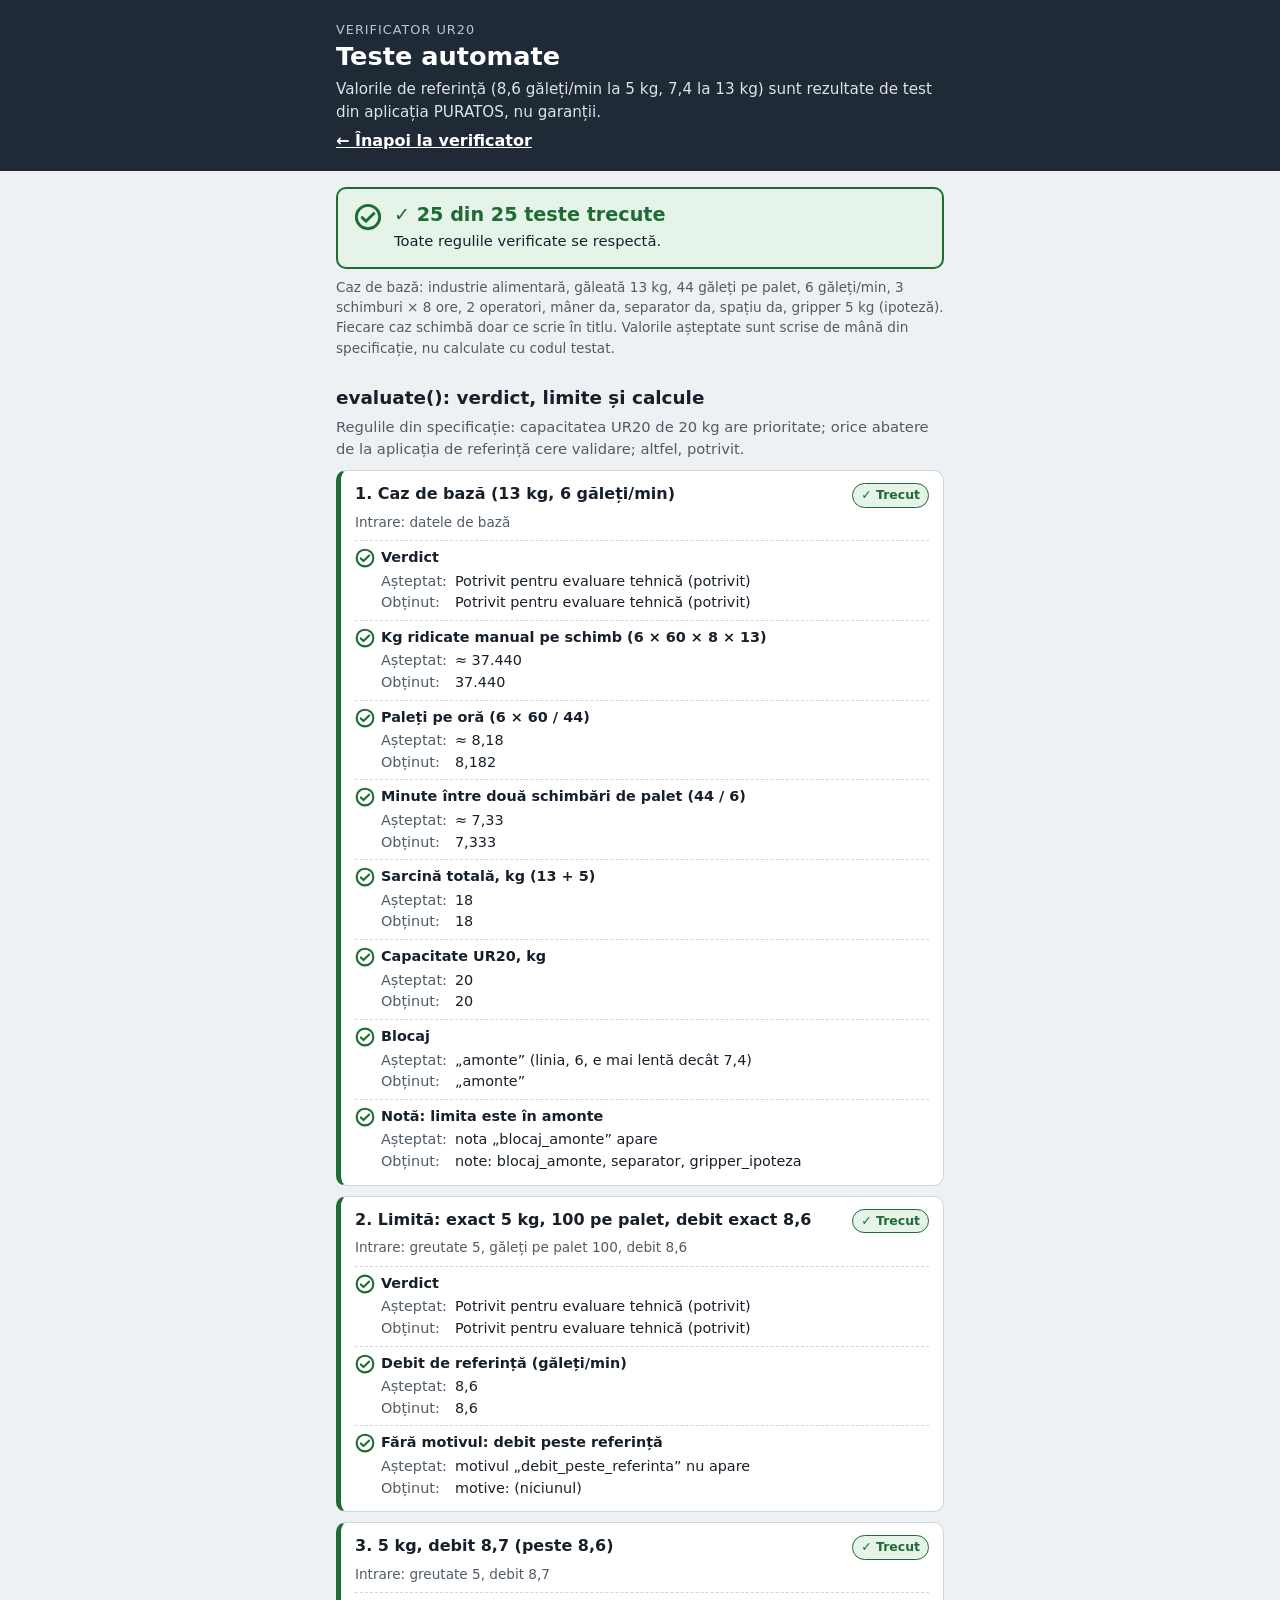
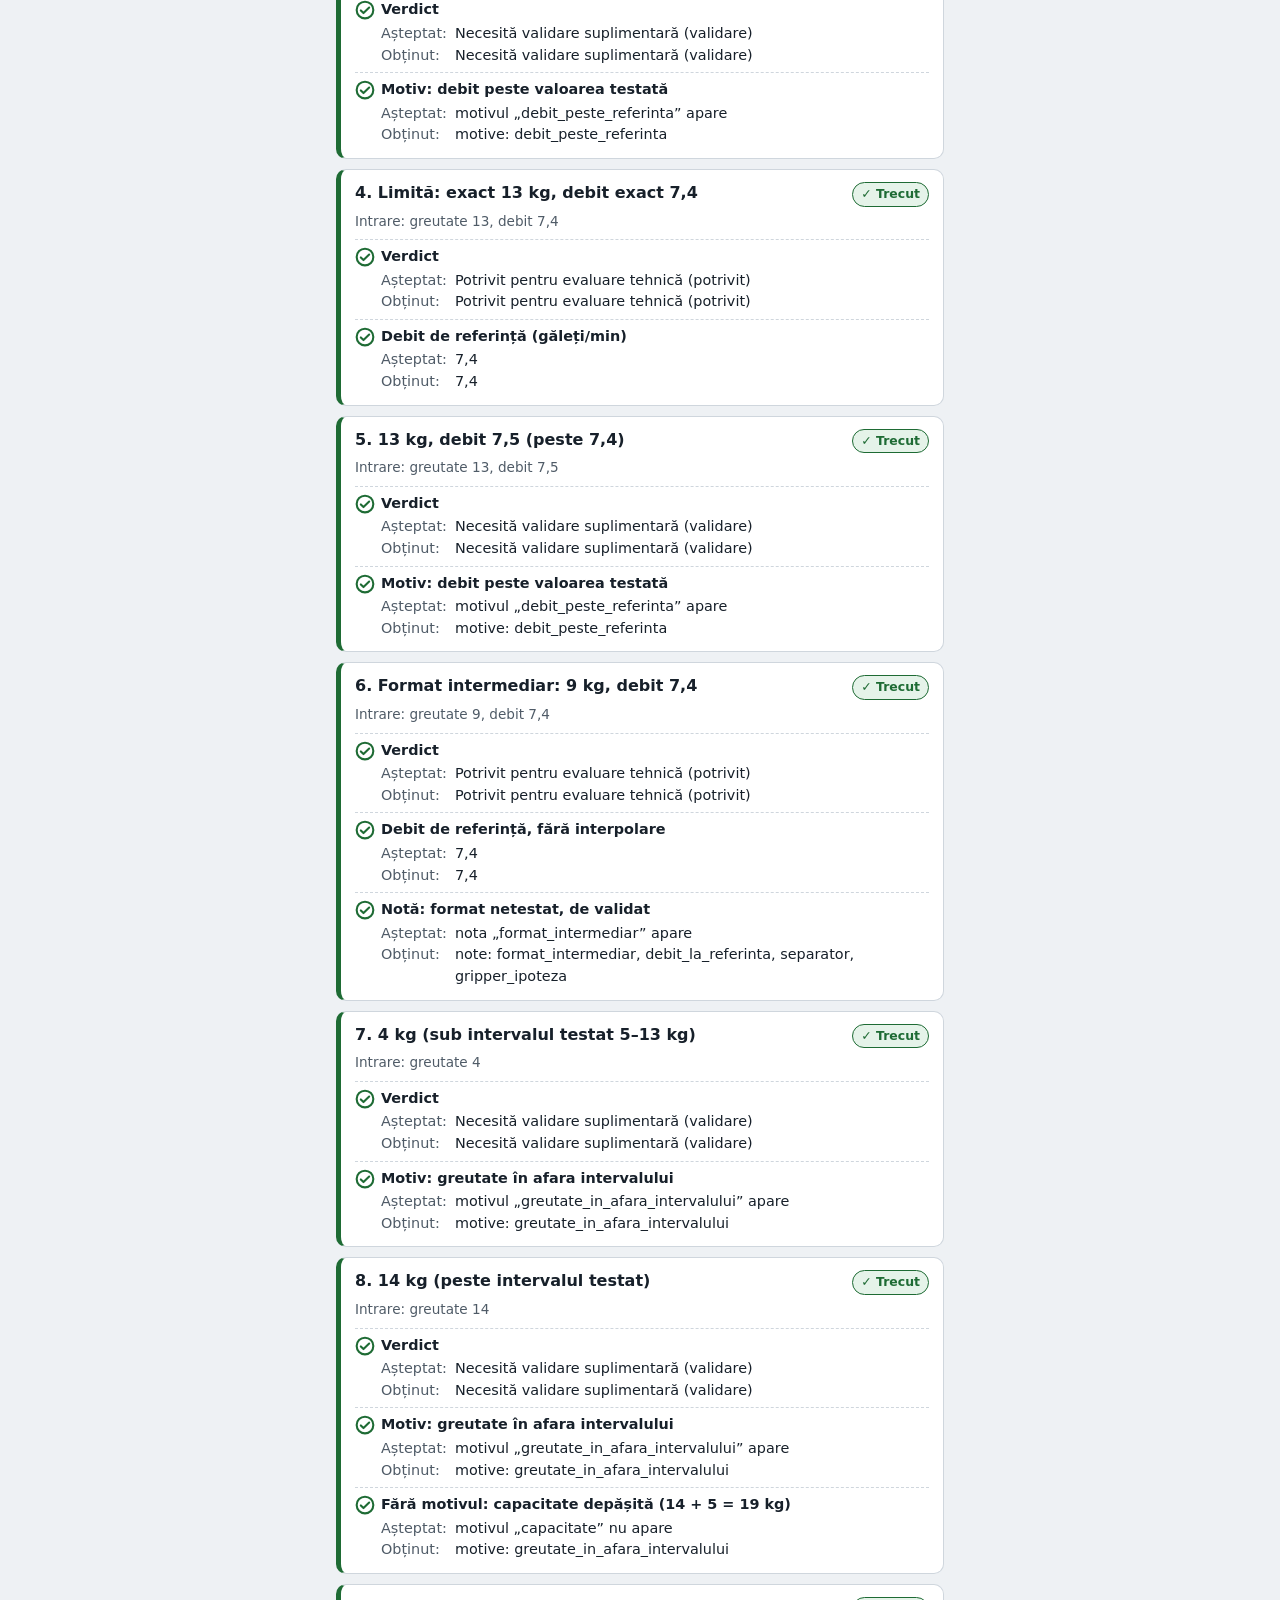
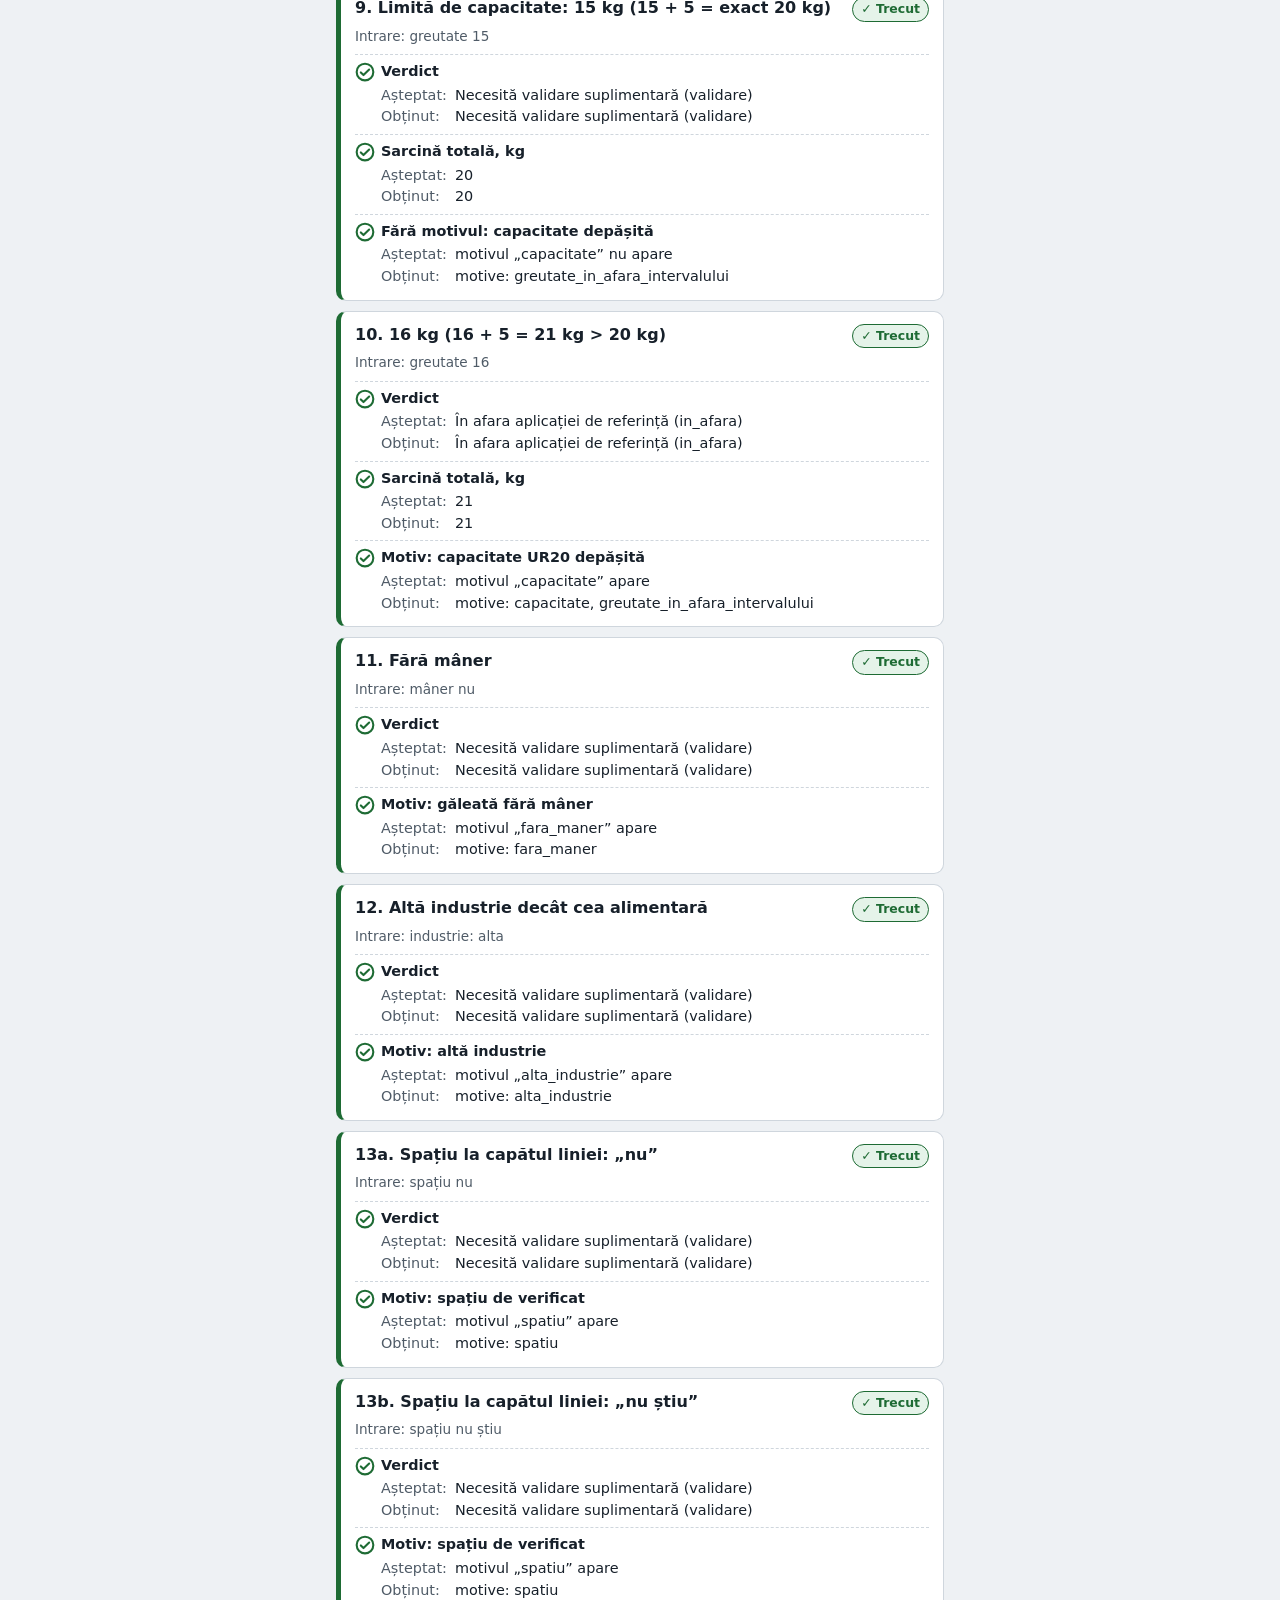
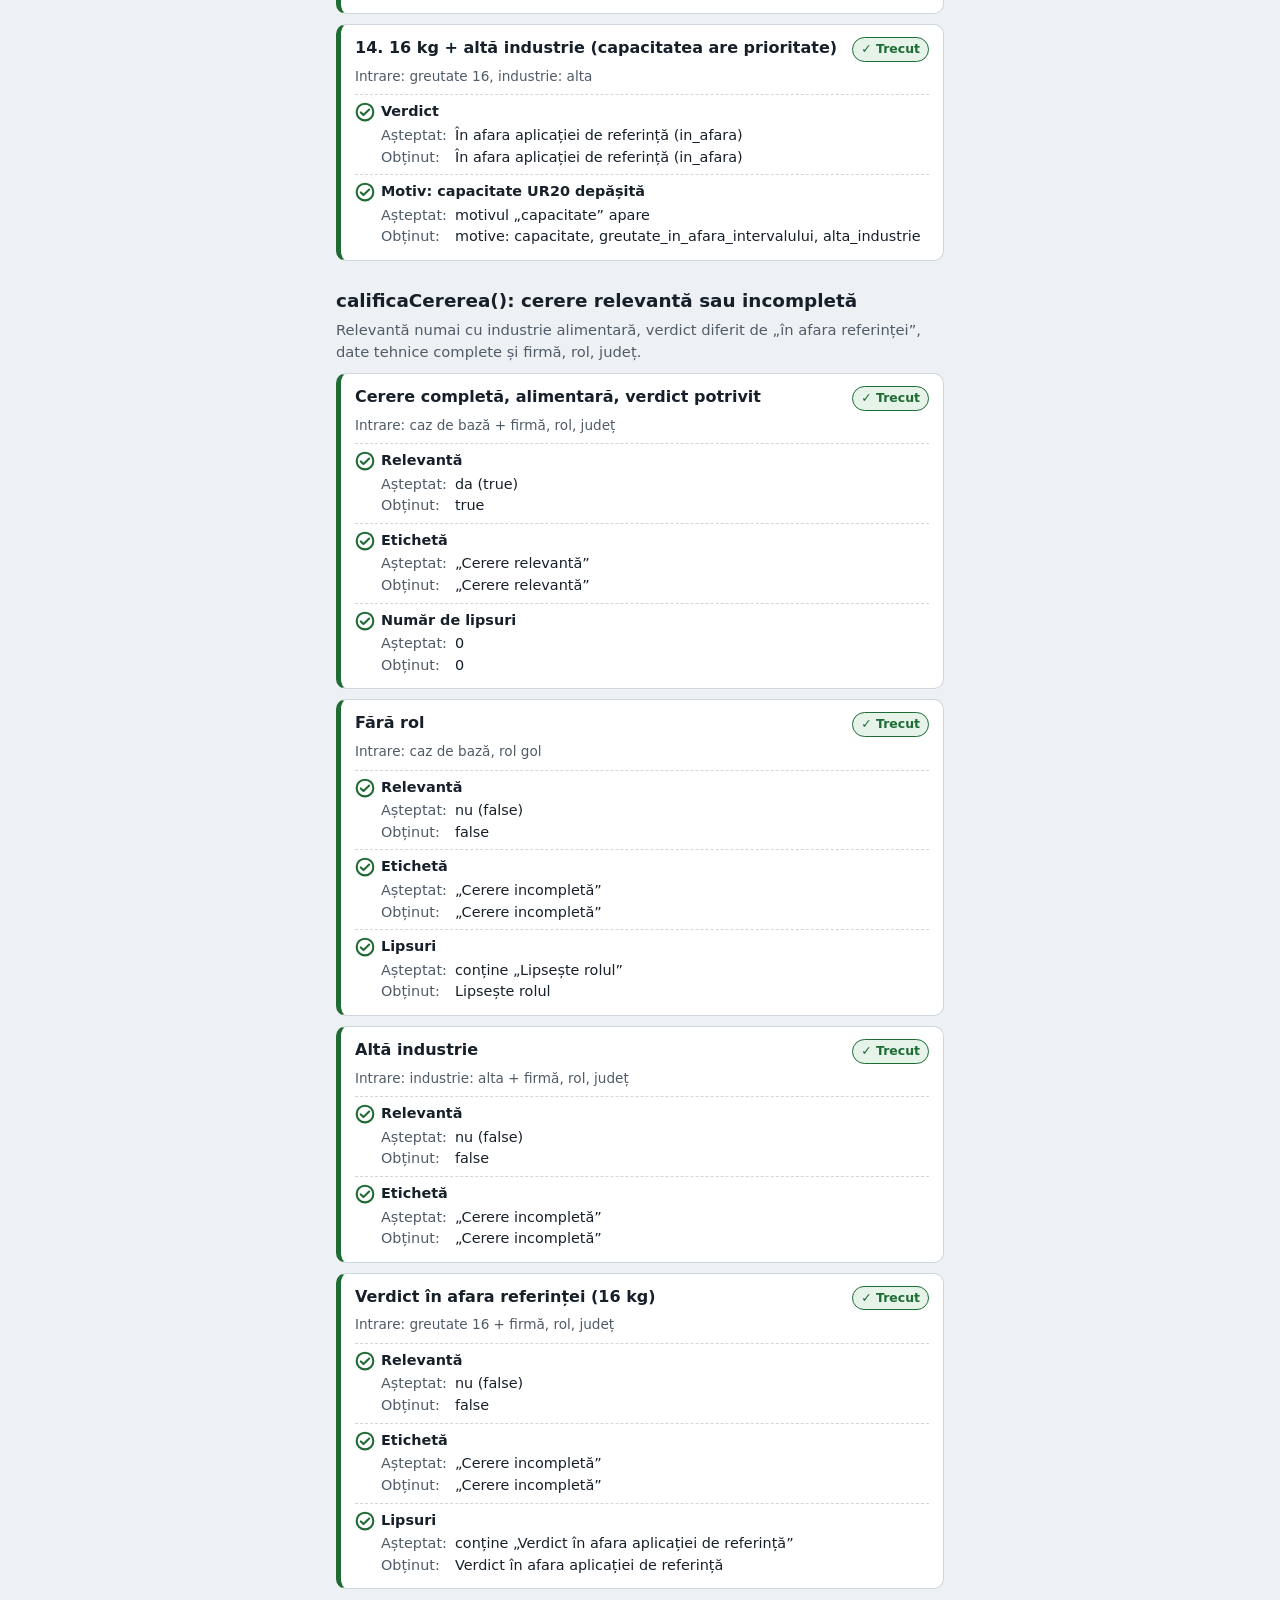
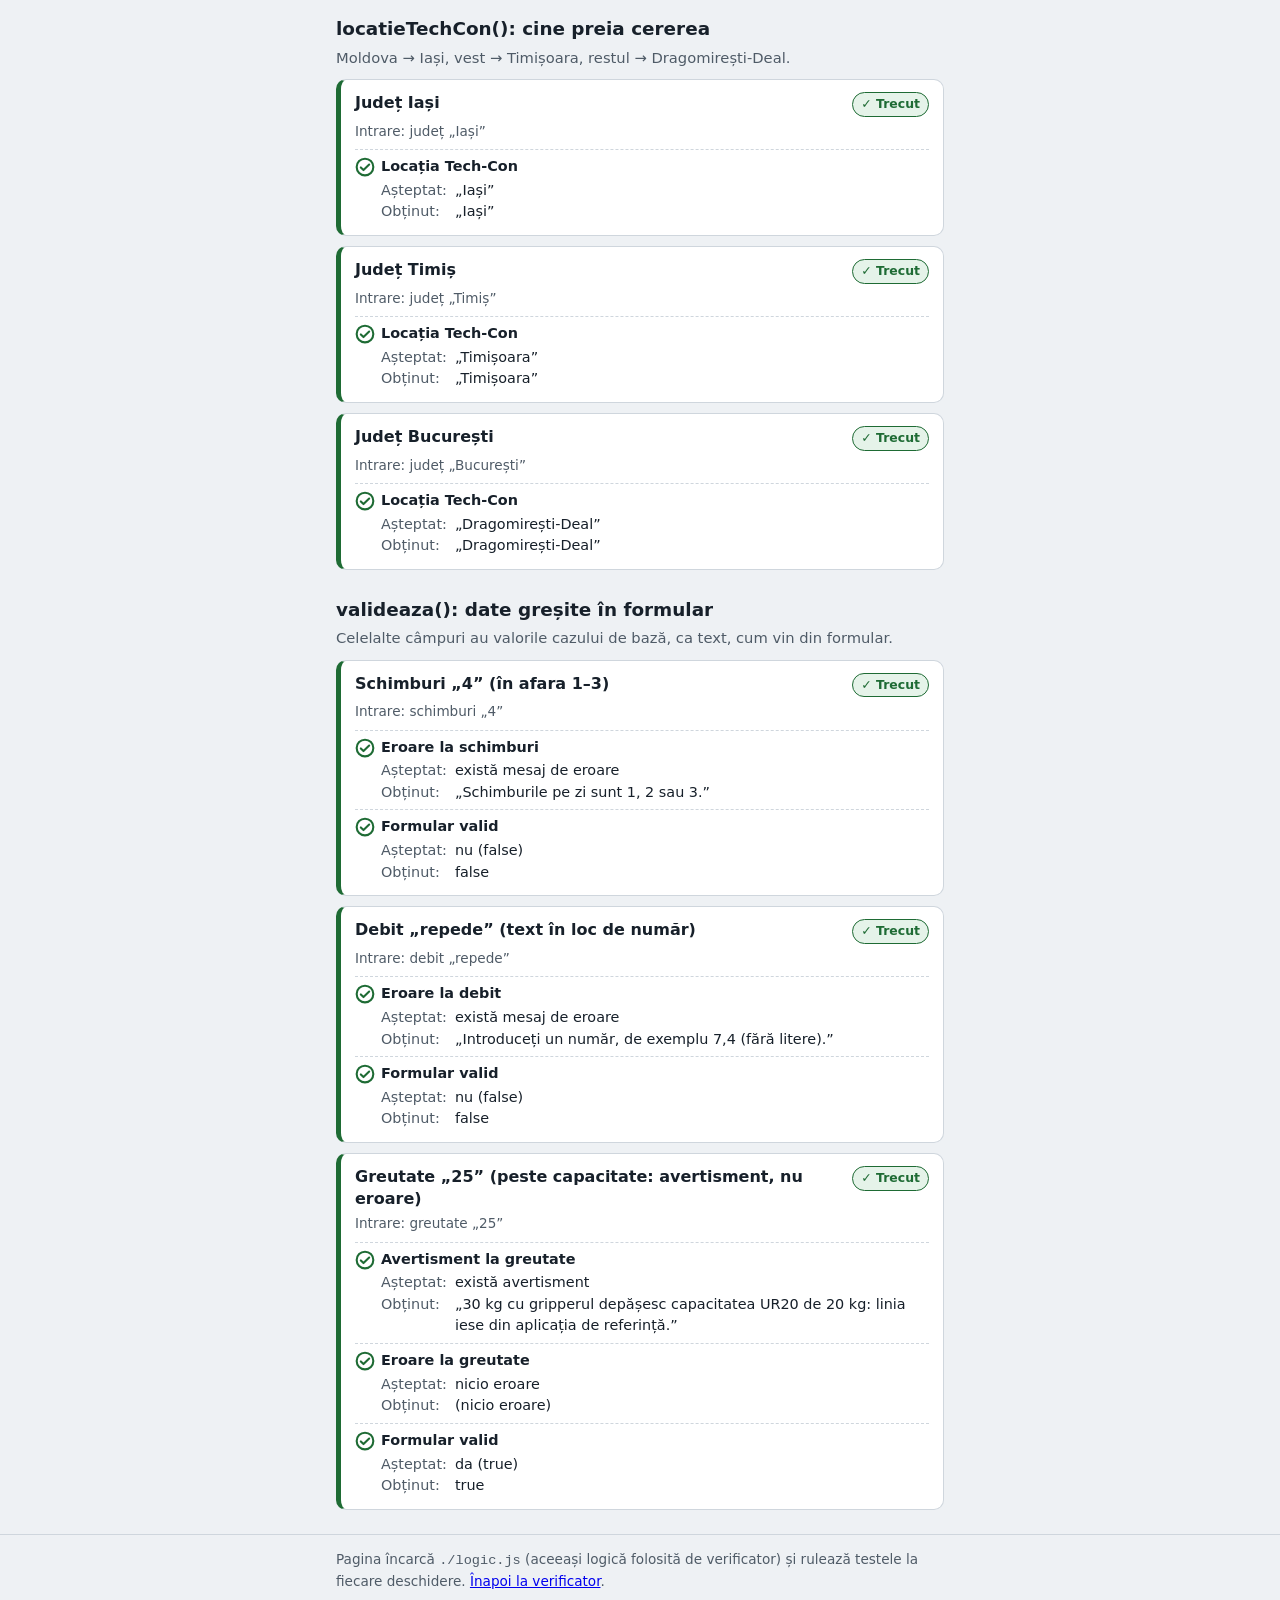
==== test.html @ 5fadcc6b "B5: pagina de teste Co-Authored-By: Claude Fable 5.2 <noreply@anthropic.com> Claude-Session: https:/" ====
<!doctype html>
<html lang="ro">
<head>
<meta charset="utf-8">
<meta name="viewport" content="width=device-width, initial-scale=1, viewport-fit=cover">
<meta name="theme-color" content="#1f2a36">
<meta name="description" content="Teste automate pentru logica Verificatorului UR20: verdicte, limite, calcule, cerere, validare.">
<title>Teste automate — Verificator UR20</title>
<link rel="stylesheet" href="./style.css">
<style>
  .rezumat {
    display: flex; align-items: flex-start; gap: 12px; margin: 16px 0 8px;
    padding: 14px 16px; border-radius: var(--raza, 10px); border: 2px solid var(--linie);
    background: var(--suprafata); font-size: 1.05rem;
  }
  .rezumat strong { display: block; font-size: 1.2rem; line-height: 1.3; }
  .rezumat.ok { border-color: var(--ok); background: var(--ok-fundal); color: var(--ok); }
  .rezumat.picat { border-color: var(--stop); background: var(--stop-fundal); color: var(--stop); }
  .rezumat .detaliu { color: var(--text); font-size: .92rem; margin: 2px 0 0; }
  .ico { flex: none; width: 28px; height: 28px; }
  .ico-mic { flex: none; width: 20px; height: 20px; }
  .grup { margin: 26px 0 0; }
  .grup > h2 { font-size: 1.15rem; margin: 0 0 4px; }
  .grup > p { margin: 0 0 10px; color: var(--text-slab); font-size: .92rem; }
  .teste { list-style: none; margin: 0; padding: 0; display: grid; gap: 10px; }
  .test {
    background: var(--suprafata); border: 1px solid var(--linie); border-left: 5px solid var(--ok);
    border-radius: var(--raza, 10px); padding: 12px 14px; min-width: 0;
  }
  .test.picat { border-left-color: var(--stop); background: var(--stop-fundal); }
  .test-cap { display: flex; gap: 8px; align-items: flex-start; }
  .test-cap h3 { margin: 0; font-size: 1rem; line-height: 1.35; flex: 1; min-width: 0; }
  .stare { flex: none; font-size: .78rem; font-weight: 700; padding: 2px 8px; border-radius: 99px; white-space: nowrap; }
  .stare.ok { background: var(--ok-fundal); color: var(--ok); border: 1px solid var(--ok); }
  .stare.picat { background: var(--stop); color: #fff; }
  .intrare { margin: 4px 0 8px; font-size: .85rem; color: var(--text-slab); }
  .verificari { list-style: none; margin: 0; padding: 0; display: grid; gap: 6px; }
  .verificare { border-top: 1px dashed var(--linie); padding-top: 6px; font-size: .9rem; display: flex; gap: 6px; }
  .verificare .ico-mic { margin-top: 1px; }
  .verificare.ok .ico-mic { color: var(--ok); }
  .verificare.picat .ico-mic { color: var(--stop); }
  .verificare dl { margin: 0; flex: 1; min-width: 0; display: grid; grid-template-columns: auto 1fr; column-gap: 8px; }
  .verificare .ce { grid-column: 1 / -1; font-weight: 600; margin-bottom: 2px; }
  .verificare dt { color: var(--text-slab); }
  .verificare dd { margin: 0; min-width: 0; overflow-wrap: anywhere; }
  .verificare.picat dd.obtinut { color: var(--stop); font-weight: 700; }
  .inapoi { display: inline-block; margin: 6px 0 0; color: #fff; font-weight: 600; }
  .antet a.inapoi:focus-visible { outline: 3px solid #fff; outline-offset: 2px; }
  .avertizare { margin: 0; color: #dbe2e9; font-size: .95rem; }
  main.continut { padding-bottom: 24px; }
</style>
</head>
<body>
<header class="antet">
  <div class="continut">
    <p class="supratitlu">Verificator UR20</p>
    <h1>Teste automate</h1>
    <p class="avertizare">Valorile de referință (8,6 găleți/min la 5 kg, 7,4 la 13 kg) sunt rezultate de test din aplicația PURATOS, nu garanții.</p>
    <a class="inapoi" href="./index.html">← Înapoi la verificator</a>
  </div>
</header>

<main class="continut">
  <div id="rezumat" class="rezumat" role="status" aria-live="polite">
    <strong>Testele rulează…</strong>
  </div>
  <p class="intrare">Caz de bază: industrie alimentară, găleată 13 kg, 44 găleți pe palet, 6 găleți/min, 3 schimburi × 8 ore, 2 operatori, mâner da, separator da, spațiu da, gripper 5 kg (ipoteză). Fiecare caz schimbă doar ce scrie în titlu. Valorile așteptate sunt scrise de mână din specificație, nu calculate cu codul testat.</p>
  <div id="grupuri"></div>
</main>

<footer class="subsol">
  <div class="continut">
    <p>Pagina încarcă <code>./logic.js</code> (aceeași logică folosită de verificator) și rulează testele la fiecare deschidere. <a href="./index.html">Înapoi la verificator</a>.</p>
  </div>
</footer>

<script src="./logic.js"></script>
<script>
(function () {
  'use strict';

  var ICO_OK = '<svg viewBox="0 0 24 24" aria-hidden="true" fill="none" stroke="currentColor" stroke-width="2.5" stroke-linecap="round" stroke-linejoin="round"><circle cx="12" cy="12" r="10"/><path d="M7 12.5l3.2 3.2L17 9"/></svg>';
  var ICO_PICAT = '<svg viewBox="0 0 24 24" aria-hidden="true" fill="none" stroke="currentColor" stroke-width="2.5" stroke-linecap="round" stroke-linejoin="round"><circle cx="12" cy="12" r="10"/><path d="M8.5 8.5l7 7M15.5 8.5l-7 7"/></svg>';

  /* Texte de verdict, scrise de mână din specificație (PLAN.md, B3). */
  var VERDICTE = {
    potrivit: 'Potrivit pentru evaluare tehnică',
    validare: 'Necesită validare suplimentară',
    in_afara: 'În afara aplicației de referință'
  };

  function baza() {
    return {
      industrie: 'alimentar', greutateKg: 13, galetiPePalet: 44, debitGaletiMin: 6,
      schimburiPeZi: 3, orePeSchimb: 8, operatori: 2,
      maner: true, separator: true, spatiu: 'da', greutateGripperKg: 5
    };
  }
  function cu(schimbari) {
    var o = baza();
    for (var k in schimbari) if (Object.prototype.hasOwnProperty.call(schimbari, k)) o[k] = schimbari[k];
    return o;
  }
  function brutBaza(schimbari) {
    var o = {
      industrie: 'alimentar', greutate: '13', 'galeti-palet': '44', debit: '6', schimburi: '3', ore: '8',
      operatori: '2', maner: 'da', separator: 'da', spatiu: 'da', gripper: '5'
    };
    for (var k in schimbari || {}) o[k] = schimbari[k];
    return o;
  }
  function areCod(lista, cod) {
    return (lista || []).some(function (x) { return x && x.cod === cod; });
  }

  /* ---------- tipuri de verificări ---------- */
  function verdict(cod) {
    return {
      ce: 'Verdict', asteptat: VERDICTE[cod] + ' (' + cod + ')',
      obtine: function (r) { return r.verdictText + ' (' + r.verdict + ')'; },
      trece: function (r) { return r.verdict === cod && r.verdictText === VERDICTE[cod]; }
    };
  }
  function aprox(ce, asteptat, cale, toleranta) {
    var t = toleranta == null ? 0.01 : toleranta;
    return {
      ce: ce, asteptat: '≈ ' + nr(asteptat),
      obtine: function (r) { var v = cale(r); return typeof v === 'number' ? nr(v) : String(v); },
      trece: function (r) { var v = cale(r); return typeof v === 'number' && Math.abs(v - asteptat) <= t; }
    };
  }
  function exact(ce, asteptat, cale, afisare) {
    return {
      ce: ce, asteptat: afisare || afis(asteptat),
      obtine: function (r) { return afis(cale(r)); },
      trece: function (r) { return cale(r) === asteptat; }
    };
  }
  function adevarat(ce, asteptatText, obtinutText, conditie) {
    return {
      ce: ce, asteptat: asteptatText,
      obtine: function (r) { return obtinutText(r); },
      trece: conditie
    };
  }
  function cuMotiv(cod, descriere) {
    return adevarat('Motiv: ' + descriere, 'motivul „' + cod + '” apare',
      function (r) { return 'motive: ' + coduri(r.motive); },
      function (r) { return areCod(r.motive, cod); });
  }
  function faraMotiv(cod, descriere) {
    return adevarat('Fără motivul: ' + descriere, 'motivul „' + cod + '” nu apare',
      function (r) { return 'motive: ' + coduri(r.motive); },
      function (r) { return !areCod(r.motive, cod); });
  }
  function cuNota(cod, descriere) {
    return adevarat('Notă: ' + descriere, 'nota „' + cod + '” apare',
      function (r) { return 'note: ' + coduri(r.note); },
      function (r) { return areCod(r.note, cod); });
  }
  function coduri(lista) {
    var c = (lista || []).map(function (x) { return x.cod; });
    return c.length ? c.join(', ') : '(niciunul)';
  }
  function nr(n) { return Number(n).toLocaleString('ro-RO', { maximumFractionDigits: 3 }); }
  function afis(v) {
    if (v === undefined) return '(lipsă)';
    if (typeof v === 'number') return nr(v);
    if (typeof v === 'string') return '„' + v + '”';
    return JSON.stringify(v);
  }

  /* ---------- cazurile ---------- */
  var L = window.UR20Logic;
  var ev = function (input) { return function () { return L.evaluate(input); }; };

  var GRUPURI = [
    {
      titlu: 'evaluate(): verdict, limite și calcule',
      text: 'Regulile din specificație: capacitatea UR20 de 20 kg are prioritate; orice abatere de la aplicația de referință cere validare; altfel, potrivit.',
      teste: [
        { nume: '1. Caz de bază (13 kg, 6 găleți/min)', intrare: 'datele de bază', ruleaza: ev(baza()), verificari: [
          verdict('potrivit'),
          aprox('Kg ridicate manual pe schimb (6 × 60 × 8 × 13)', 37440, function (r) { return r.calcule.kgPeSchimb; }, 0.001),
          aprox('Paleți pe oră (6 × 60 / 44)', 8.18, function (r) { return r.calcule.paletiPeOra; }),
          aprox('Minute între două schimbări de palet (44 / 6)', 7.33, function (r) { return r.calcule.minuteIntrePaleti; }),
          exact('Sarcină totală, kg (13 + 5)', 18, function (r) { return r.calcule.sarcinaTotalaKg; }),
          exact('Capacitate UR20, kg', 20, function (r) { return r.calcule.capacitateKg; }),
          exact('Blocaj', 'amonte', function (r) { return r.blocaj; }, '„amonte” (linia, 6, e mai lentă decât 7,4)'),
          cuNota('blocaj_amonte', 'limita este în amonte')
        ] },
        { nume: '2. Limită: exact 5 kg, 100 pe palet, debit exact 8,6', intrare: 'greutate 5, găleți pe palet 100, debit 8,6',
          ruleaza: ev(cu({ greutateKg: 5, galetiPePalet: 100, debitGaletiMin: 8.6 })), verificari: [
          verdict('potrivit'),
          exact('Debit de referință (găleți/min)', 8.6, function (r) { return r.calcule.debitReferinta; }),
          faraMotiv('debit_peste_referinta', 'debit peste referință')
        ] },
        { nume: '3. 5 kg, debit 8,7 (peste 8,6)', intrare: 'greutate 5, debit 8,7',
          ruleaza: ev(cu({ greutateKg: 5, debitGaletiMin: 8.7 })), verificari: [
          verdict('validare'), cuMotiv('debit_peste_referinta', 'debit peste valoarea testată')
        ] },
        { nume: '4. Limită: exact 13 kg, debit exact 7,4', intrare: 'greutate 13, debit 7,4',
          ruleaza: ev(cu({ greutateKg: 13, debitGaletiMin: 7.4 })), verificari: [
          verdict('potrivit'),
          exact('Debit de referință (găleți/min)', 7.4, function (r) { return r.calcule.debitReferinta; })
        ] },
        { nume: '5. 13 kg, debit 7,5 (peste 7,4)', intrare: 'greutate 13, debit 7,5',
          ruleaza: ev(cu({ debitGaletiMin: 7.5 })), verificari: [
          verdict('validare'), cuMotiv('debit_peste_referinta', 'debit peste valoarea testată')
        ] },
        { nume: '6. Format intermediar: 9 kg, debit 7,4', intrare: 'greutate 9, debit 7,4',
          ruleaza: ev(cu({ greutateKg: 9, debitGaletiMin: 7.4 })), verificari: [
          verdict('potrivit'),
          exact('Debit de referință, fără interpolare', 7.4, function (r) { return r.calcule.debitReferinta; }),
          cuNota('format_intermediar', 'format netestat, de validat')
        ] },
        { nume: '7. 4 kg (sub intervalul testat 5–13 kg)', intrare: 'greutate 4',
          ruleaza: ev(cu({ greutateKg: 4 })), verificari: [
          verdict('validare'), cuMotiv('greutate_in_afara_intervalului', 'greutate în afara intervalului')
        ] },
        { nume: '8. 14 kg (peste intervalul testat)', intrare: 'greutate 14',
          ruleaza: ev(cu({ greutateKg: 14 })), verificari: [
          verdict('validare'), cuMotiv('greutate_in_afara_intervalului', 'greutate în afara intervalului'),
          faraMotiv('capacitate', 'capacitate depășită (14 + 5 = 19 kg)')
        ] },
        { nume: '9. Limită de capacitate: 15 kg (15 + 5 = exact 20 kg)', intrare: 'greutate 15',
          ruleaza: ev(cu({ greutateKg: 15 })), verificari: [
          verdict('validare'),
          exact('Sarcină totală, kg', 20, function (r) { return r.calcule.sarcinaTotalaKg; }),
          faraMotiv('capacitate', 'capacitate depășită')
        ] },
        { nume: '10. 16 kg (16 + 5 = 21 kg > 20 kg)', intrare: 'greutate 16',
          ruleaza: ev(cu({ greutateKg: 16 })), verificari: [
          verdict('in_afara'),
          exact('Sarcină totală, kg', 21, function (r) { return r.calcule.sarcinaTotalaKg; }),
          cuMotiv('capacitate', 'capacitate UR20 depășită')
        ] },
        { nume: '11. Fără mâner', intrare: 'mâner nu',
          ruleaza: ev(cu({ maner: false })), verificari: [
          verdict('validare'), cuMotiv('fara_maner', 'găleată fără mâner')
        ] },
        { nume: '12. Altă industrie decât cea alimentară', intrare: 'industrie: alta',
          ruleaza: ev(cu({ industrie: 'alta' })), verificari: [
          verdict('validare'), cuMotiv('alta_industrie', 'altă industrie')
        ] },
        { nume: '13a. Spațiu la capătul liniei: „nu”', intrare: 'spațiu nu',
          ruleaza: ev(cu({ spatiu: 'nu' })), verificari: [
          verdict('validare'), cuMotiv('spatiu', 'spațiu de verificat')
        ] },
        { nume: '13b. Spațiu la capătul liniei: „nu știu”', intrare: 'spațiu nu știu',
          ruleaza: ev(cu({ spatiu: 'nu_stiu' })), verificari: [
          verdict('validare'), cuMotiv('spatiu', 'spațiu de verificat')
        ] },
        { nume: '14. 16 kg + altă industrie (capacitatea are prioritate)', intrare: 'greutate 16, industrie: alta',
          ruleaza: ev(cu({ greutateKg: 16, industrie: 'alta' })), verificari: [
          verdict('in_afara'), cuMotiv('capacitate', 'capacitate UR20 depășită')
        ] }
      ]
    },
    {
      titlu: 'calificaCererea(): cerere relevantă sau incompletă',
      text: 'Relevantă numai cu industrie alimentară, verdict diferit de „în afara referinței”, date tehnice complete și firmă, rol, județ.',
      teste: (function () {
        var contact = { firma: 'Firma Demo SRL', rol: 'Director de producție', judet: 'Ilfov' };
        function cc(input, c) { return function () { return L.calificaCererea(input, L.evaluate(input), c); }; }
        function eticheta(t) { return exact('Etichetă', t, function (r) { return r.eticheta; }); }
        function lipsa(text) {
          return adevarat('Lipsuri', 'conține „' + text + '”',
            function (r) { return r.lipsuri.length ? r.lipsuri.join('; ') : '(nicio lipsă)'; },
            function (r) { return r.lipsuri.indexOf(text) !== -1; });
        }
        return [
          { nume: 'Cerere completă, alimentară, verdict potrivit', intrare: 'caz de bază + firmă, rol, județ', ruleaza: cc(baza(), contact), verificari: [
            exact('Relevantă', true, function (r) { return r.relevanta; }, 'da (true)'),
            eticheta('Cerere relevantă'),
            exact('Număr de lipsuri', 0, function (r) { return r.lipsuri.length; })
          ] },
          { nume: 'Fără rol', intrare: 'caz de bază, rol gol', ruleaza: cc(baza(), { firma: contact.firma, rol: '', judet: contact.judet }), verificari: [
            exact('Relevantă', false, function (r) { return r.relevanta; }, 'nu (false)'),
            eticheta('Cerere incompletă'), lipsa('Lipsește rolul')
          ] },
          { nume: 'Altă industrie', intrare: 'industrie: alta + firmă, rol, județ', ruleaza: cc(cu({ industrie: 'alta' }), contact), verificari: [
            exact('Relevantă', false, function (r) { return r.relevanta; }, 'nu (false)'),
            eticheta('Cerere incompletă')
          ] },
          { nume: 'Verdict în afara referinței (16 kg)', intrare: 'greutate 16 + firmă, rol, județ', ruleaza: cc(cu({ greutateKg: 16 }), contact), verificari: [
            exact('Relevantă', false, function (r) { return r.relevanta; }, 'nu (false)'),
            eticheta('Cerere incompletă'), lipsa('Verdict în afara aplicației de referință')
          ] }
        ];
      })()
    },
    {
      titlu: 'locatieTechCon(): cine preia cererea',
      text: 'Moldova → Iași, vest → Timișoara, restul → Dragomirești-Deal.',
      teste: [
        ['Iași', 'Iași'], ['Timiș', 'Timișoara'], ['București', 'Dragomirești-Deal']
      ].map(function (p) {
        return { nume: 'Județ ' + p[0], intrare: 'județ „' + p[0] + '”',
          ruleaza: function () { return L.locatieTechCon(p[0]); },
          verificari: [exact('Locația Tech-Con', p[1], function (r) { return r; })] };
      })
    },
    {
      titlu: 'valideaza(): date greșite în formular',
      text: 'Celelalte câmpuri au valorile cazului de bază, ca text, cum vin din formular.',
      teste: [
        { nume: 'Schimburi „4” (în afara 1–3)', intrare: 'schimburi „4”', ruleaza: function () { return L.valideaza(brutBaza({ schimburi: '4' })); }, verificari: [
          adevarat('Eroare la schimburi', 'există mesaj de eroare', function (r) { return r.erori.schimburi ? '„' + r.erori.schimburi + '”' : '(fără eroare)'; }, function (r) { return !!r.erori.schimburi; }),
          exact('Formular valid', false, function (r) { return r.ok; }, 'nu (false)')
        ] },
        { nume: 'Debit „repede” (text în loc de număr)', intrare: 'debit „repede”', ruleaza: function () { return L.valideaza(brutBaza({ debit: 'repede' })); }, verificari: [
          adevarat('Eroare la debit', 'există mesaj de eroare', function (r) { return r.erori.debit ? '„' + r.erori.debit + '”' : '(fără eroare)'; }, function (r) { return !!r.erori.debit; }),
          exact('Formular valid', false, function (r) { return r.ok; }, 'nu (false)')
        ] },
        { nume: 'Greutate „25” (peste capacitate: avertisment, nu eroare)', intrare: 'greutate „25”', ruleaza: function () { return L.valideaza(brutBaza({ greutate: '25' })); }, verificari: [
          adevarat('Avertisment la greutate', 'există avertisment', function (r) { return r.avertismente.greutate ? '„' + r.avertismente.greutate + '”' : '(fără avertisment)'; }, function (r) { return !!r.avertismente.greutate; }),
          adevarat('Eroare la greutate', 'nicio eroare', function (r) { return r.erori.greutate ? '„' + r.erori.greutate + '”' : '(nicio eroare)'; }, function (r) { return !r.erori.greutate; }),
          exact('Formular valid', true, function (r) { return r.ok; }, 'da (true)')
        ] }
      ]
    }
  ];

  /* ---------- rulare ---------- */
  function ruleazaTest(t) {
    var rez = { nume: t.nume, trecut: true, verificari: [] };
    var r, eroare = null;
    try { r = t.ruleaza(); } catch (e) { eroare = e; }
    t.verificari.forEach(function (v) {
      var linie = { ce: v.ce, asteptat: v.asteptat, obtinut: '', trecut: false };
      if (eroare) {
        linie.obtinut = 'Eroare la rulare: ' + (eroare && eroare.message ? eroare.message : String(eroare));
      } else {
        try { linie.obtinut = v.obtine(r); } catch (e) { linie.obtinut = 'Eroare: ' + e.message; }
        try { linie.trecut = v.trece(r) === true; } catch (e2) { linie.trecut = false; linie.obtinut += ' (eroare: ' + e2.message + ')'; }
      }
      if (!linie.trecut) rez.trecut = false;
      rez.verificari.push(linie);
    });
    return rez;
  }

  function el(tag, cls, text) {
    var e = document.createElement(tag);
    if (cls) e.className = cls;
    if (text != null) e.textContent = text;
    return e;
  }

  var rezumat = document.getElementById('rezumat');
  var container = document.getElementById('grupuri');

  if (!L || typeof L.evaluate !== 'function') {
    rezumat.className = 'rezumat picat';
    rezumat.innerHTML = '<span class="ico">' + ICO_PICAT + '</span><div><strong>Logica nu s-a încărcat</strong><p class="detaliu">Fișierul ./logic.js lipsește sau are o eroare. Niciun test nu a rulat.</p></div>';
    document.title = '0 teste rulate — Verificator UR20';
    window.UR20Teste = { total: 0, trecute: 0, picate: [{ nume: 'Încărcare logic.js', motiv: 'UR20Logic lipsește' }] };
    return;
  }

  var total = 0, trecute = 0, picate = [];
  GRUPURI.forEach(function (g) {
    var sec = el('section', 'grup');
    sec.appendChild(el('h2', null, g.titlu));
    sec.appendChild(el('p', null, g.text));
    var ul = el('ul', 'teste');
    g.teste.forEach(function (t) {
      var rez = ruleazaTest(t);
      total++;
      if (rez.trecut) trecute++;
      else picate.push({
        grup: g.titlu, nume: t.nume,
        verificari: rez.verificari.filter(function (v) { return !v.trecut; })
          .map(function (v) { return { ce: v.ce, asteptat: v.asteptat, obtinut: v.obtinut }; })
      });

      var li = el('li', 'test' + (rez.trecut ? '' : ' picat'));
      var cap = el('div', 'test-cap');
      cap.appendChild(el('h3', null, t.nume));
      cap.appendChild(el('span', 'stare ' + (rez.trecut ? 'ok' : 'picat'), rez.trecut ? '✓ Trecut' : '✗ Picat'));
      li.appendChild(cap);
      li.appendChild(el('p', 'intrare', 'Intrare: ' + t.intrare));
      var vl = el('ul', 'verificari');
      rez.verificari.forEach(function (v) {
        var vi = el('li', 'verificare ' + (v.trecut ? 'ok' : 'picat'));
        var ico = el('span', 'ico-mic');
        ico.innerHTML = v.trecut ? ICO_OK : ICO_PICAT;
        ico.setAttribute('role', 'img');
        ico.setAttribute('aria-label', v.trecut ? 'trecut' : 'picat');
        vi.appendChild(ico);
        var dl = el('dl');
        dl.appendChild(el('div', 'ce', v.ce));
        dl.appendChild(el('dt', null, 'Așteptat:'));
        dl.appendChild(el('dd', null, v.asteptat));
        dl.appendChild(el('dt', null, 'Obținut:'));
        dl.appendChild(el('dd', 'obtinut', v.obtinut));
        vi.appendChild(dl);
        vl.appendChild(vi);
      });
      li.appendChild(vl);
      ul.appendChild(li);
    });
    sec.appendChild(ul);
    container.appendChild(sec);
  });

  var toateOk = picate.length === 0;
  rezumat.className = 'rezumat ' + (toateOk ? 'ok' : 'picat');
  rezumat.innerHTML = '';
  var ic = el('span', 'ico');
  ic.innerHTML = toateOk ? ICO_OK : ICO_PICAT;
  rezumat.appendChild(ic);
  var txt = el('div');
  txt.appendChild(el('strong', null, (toateOk ? '✓ ' : '✗ ') + trecute + ' din ' + total + ' teste trecute'));
  txt.appendChild(el('p', 'detaliu', toateOk
    ? 'Toate regulile verificate se respectă.'
    : picate.length + (picate.length === 1 ? ' test a picat: ' : ' teste au picat: ') +
      picate.map(function (p) { return p.nume; }).join('; ') + '. Detaliile sunt mai jos, marcate cu roșu.'));
  rezumat.appendChild(txt);

  document.title = trecute + '/' + total + ' teste trecute — Verificator UR20';
  window.UR20Teste = { total: total, trecute: trecute, picate: picate };
})();
</script>
</body>
</html>
---- style.css ----
:root {
  --fundal: #eef1f4;
  --suprafata: #ffffff;
  --text: #17202a;
  --text-slab: #4f5b67;
  --linie: #cfd6dd;
  --accent: #1f2a36;
  --accent-text: #ffffff;
  --actiune: #0b5cad;
  --actiune-hover: #094a8b;
  --eroare: #b3261e;
  --ok: #1e6b34;
  --ok-fundal: #e5f3e9;
  --atentie: #8a5300;
  --atentie-fundal: #fff2d9;
  --stop: #a3221a;
  --stop-fundal: #fbe7e5;
  --demo-fundal: #fff4d6;
  --demo-linie: #d9a400;
  --raza: 10px;
  color-scheme: light;
}

* { box-sizing: border-box; }
html { -webkit-text-size-adjust: 100%; }
body {
  margin: 0;
  font-family: system-ui, -apple-system, "Segoe UI", Roboto, "Helvetica Neue", Arial, sans-serif;
  font-size: 16px;
  line-height: 1.5;
  color: var(--text);
  background: var(--fundal);
  overflow-wrap: break-word;
}
[hidden] { display: none !important; }

.continut { max-width: 640px; margin: 0 auto; padding-left: 16px; padding-right: 16px; }

/* Antet */
.antet { background: var(--accent); color: var(--accent-text); padding: 20px 0 18px; padding-top: max(20px, env(safe-area-inset-top)); }
.supratitlu { margin: 0; font-size: .8rem; letter-spacing: .08em; text-transform: uppercase; color: #b9c4cf; }
.antet h1 { margin: 2px 0 6px; font-size: 1.6rem; line-height: 1.2; }
.subtitlu { margin: 0 0 12px; color: #dbe2e9; font-size: .98rem; }
.demo {
  display: inline-flex; align-items: center; gap: 8px; margin: 0;
  background: var(--demo-fundal); color: #3d2d00; border: 1px solid var(--demo-linie);
  border-radius: 8px; padding: 6px 10px; font-weight: 600; font-size: .95rem;
}
.demo-semn {
  display: inline-grid; place-items: center; width: 20px; height: 20px; border-radius: 50%;
  background: #3d2d00; color: var(--demo-fundal); font-size: .8rem; font-weight: 800; flex: none;
}
.demo-mic { margin-bottom: 8px; }

/* Indicator pași */
.pasi ol { list-style: none; display: flex; gap: 6px; margin: 14px auto 4px; padding: 0; }
.pasi li {
  flex: 1; display: flex; align-items: center; gap: 6px; min-width: 0;
  font-size: .85rem; color: var(--text-slab); padding: 6px 4px; border-bottom: 3px solid var(--linie);
  white-space: nowrap;
}
.pasi .nr {
  display: inline-grid; place-items: center; width: 22px; height: 22px; border-radius: 50%; flex: none;
  background: var(--linie); color: var(--text); font-size: .78rem; font-weight: 700;
}
.pasi li.activ { color: var(--text); font-weight: 700; border-color: var(--actiune); }
.pasi li.activ .nr { background: var(--actiune); color: #fff; }
.pasi li.gata { border-color: var(--ok); }
.pasi li.gata .nr { background: var(--ok); color: #fff; }

main { padding-bottom: 24px; }
.ecran { background: var(--suprafata); border: 1px solid var(--linie); border-radius: var(--raza); padding: 18px 16px 20px; margin-top: 12px; }
.ecran h2 { margin: 0 0 4px; font-size: 1.3rem; line-height: 1.25; }
.ecran h2:focus { outline: none; }
.indicatie { margin: 0 0 14px; color: var(--text-slab); font-size: .95rem; }

/* Câmpuri */
fieldset { border: 0; margin: 0; padding: 0; min-width: 0; }
.camp { margin: 0 0 18px; padding: 0; }
.camp > label, legend { display: block; font-weight: 650; margin-bottom: 6px; padding: 0; }
.sub { display: block; font-weight: 500; margin: 0 0 6px; font-size: .95rem; }

input[type="text"], select {
  width: 100%; min-height: 48px; padding: 10px 12px;
  font: inherit; font-size: 16px; color: var(--text);
  background: #fff; border: 1px solid #8c98a4; border-radius: 8px;
  -webkit-appearance: none; appearance: none;
}
select {
  background-image: linear-gradient(45deg, transparent 50%, var(--text-slab) 50%), linear-gradient(135deg, var(--text-slab) 50%, transparent 50%);
  background-position: calc(100% - 20px) 50%, calc(100% - 14px) 50%;
  background-size: 6px 6px; background-repeat: no-repeat; padding-right: 36px;
}
input[type="text"]:focus, select:focus { outline: 3px solid rgba(11, 92, 173, .35); outline-offset: 0; border-color: var(--actiune); }
input[aria-invalid="true"] { border-color: var(--eroare); border-width: 2px; }

.cu-unitate { display: flex; align-items: stretch; }
.cu-unitate input { border-top-right-radius: 0; border-bottom-right-radius: 0; flex: 1; min-width: 0; }
.unitate {
  display: flex; align-items: center; padding: 0 12px; background: #f1f4f7; color: var(--text-slab);
  border: 1px solid #8c98a4; border-left: 0; border-radius: 0 8px 8px 0; font-size: .95rem; white-space: nowrap;
}
.doua { display: grid; grid-template-columns: 1fr 1fr; gap: 12px; }

.optiune, .camp > label.optiune {
  display: flex; align-items: flex-start; gap: 10px; min-height: 48px; padding: 12px;
  border: 1px solid #8c98a4; border-radius: 8px; margin-bottom: 8px; cursor: pointer; font-weight: 400;
}
.optiune input { width: 20px; height: 20px; margin: 2px 0 0; flex: none; accent-color: var(--actiune); }
.optiune:has(input:checked) { border-color: var(--actiune); background: #eaf2fb; box-shadow: inset 0 0 0 1px var(--actiune); }

.intrebare { margin-bottom: 10px; }
.segmente { display: grid; grid-template-columns: 1fr 1fr; gap: 8px; }
.segmente.trei { grid-template-columns: 1fr 1fr 1fr; }
.segment { position: relative; display: block; cursor: pointer; }
.segment input { position: absolute; opacity: 0; width: 1px; height: 1px; }
.segment span {
  display: flex; align-items: center; justify-content: center; min-height: 48px; padding: 8px;
  border: 1px solid #8c98a4; border-radius: 8px; font-weight: 600; background: #fff; text-align: center;
}
.segment input:checked + span { background: var(--actiune); border-color: var(--actiune); color: #fff; }
.segment input:checked + span::before { content: "✓"; margin-right: 6px; }
.segment input:focus-visible + span { outline: 3px solid rgba(11, 92, 173, .45); outline-offset: 2px; }

.eroare { display: flex; align-items: flex-start; gap: 6px; margin: 6px 0 0; color: var(--eroare); font-size: .92rem; font-weight: 600; line-height: 1.35; }
.eroare:empty { display: none; }
.ico-mesaj { width: 18px; height: 18px; flex: none; margin-top: 1px; }
.eroare.avertisment {
  display: block; color: var(--atentie); background: var(--atentie-fundal); border: 1px solid #c98a1a;
  border-radius: 8px; padding: 8px 10px; font-weight: 500;
}
.eroare.avertisment .ico-mesaj { display: inline-block; vertical-align: -3px; margin-right: 4px; }
.eroare.avertisment strong { font-weight: 800; }
.are-eroare > .optiune, .are-eroare .segment span, .are-eroare > .cu-unitate .unitate { border-color: var(--eroare); }
.are-eroare > .optiune, .are-eroare .segment span { box-shadow: inset 0 0 0 1px var(--eroare); }
.are-eroare > .cu-unitate .unitate { border-width: 2px; border-left: 0; }
.rezumat-erori {
  display: flex; align-items: flex-start; gap: 8px; margin: 0 0 14px; padding: 10px 12px; border-radius: 8px;
  background: var(--stop-fundal); border: 2px solid var(--eroare); color: var(--eroare); font-weight: 700;
}
.rezumat-erori .ico-mesaj { width: 20px; height: 20px; }

/* Exemple pentru juriu */
.zona-exemple { border: 1px dashed #8c98a4; border-radius: 8px; background: #f8fafb; padding: 10px 12px 12px; margin: 0 0 16px; }
.exemple-text { margin: 0 0 8px; font-size: .9rem; color: var(--text-slab); }
.exemple-butoane { display: grid; grid-template-columns: 1fr 1fr; gap: 8px; }
.btn.btn-mic {
  min-height: 48px; padding: 8px 10px; font-size: .95rem; font-weight: 650;
  background: #fff; color: var(--actiune); border: 1px solid var(--actiune);
}
@media (hover: hover) { .btn.btn-mic:hover { background: #eaf2fb; } }
.btn.btn-fictive { width: auto; margin: 0 0 14px; }
.eroare-form { margin-bottom: 8px; }

.ipoteze { border: 1px dashed #8c98a4; border-radius: 8px; padding: 0 12px; margin: 0 0 18px; background: #f8fafb; }
.ipoteze summary { min-height: 48px; display: flex; align-items: center; cursor: pointer; font-weight: 600; }
.ipoteze[open] { padding-bottom: 4px; }
.mic { margin: 6px 0 0; font-size: .88rem; color: var(--text-slab); }

/* Butoane */
.btn {
  display: block; width: 100%; min-height: 52px; padding: 12px 16px; margin: 0;
  font: inherit; font-weight: 700; font-size: 1.05rem; border-radius: 8px; cursor: pointer;
  -webkit-tap-highlight-color: transparent; touch-action: manipulation;
}
.btn-principal { background: var(--actiune); color: #fff; border: 0; }
.btn-principal:active { background: var(--actiune-hover); }
.btn-secundar { background: #fff; color: var(--actiune); border: 2px solid var(--actiune); }
.btn:focus-visible { outline: 3px solid rgba(11, 92, 173, .45); outline-offset: 2px; }
@media (hover: hover) { .btn-principal:hover { background: var(--actiune-hover); } .btn-secundar:hover { background: #eaf2fb; } }
.actiuni { display: grid; gap: 10px; margin-top: 18px; }

/* Rezultat */
.verdict {
  display: flex; gap: 12px; align-items: flex-start; padding: 14px; border-radius: var(--raza);
  border: 2px solid; margin: 12px 0 4px;
}
.verdict .pictograma { flex: none; width: 36px; height: 36px; }
.verdict .eticheta { margin: 0; font-size: .8rem; text-transform: uppercase; letter-spacing: .06em; font-weight: 700; }
.verdict .text { margin: 0; font-size: 1.2rem; font-weight: 800; line-height: 1.25; }
.verdict-potrivit { background: var(--ok-fundal); border-color: var(--ok); color: var(--ok); }
.verdict-validare { background: var(--atentie-fundal); border-color: #c98a1a; color: var(--atentie); }
.verdict-in_afara { background: var(--stop-fundal); border-color: var(--stop); color: var(--stop); }

.bloc { margin-top: 18px; }
.bloc h3 { margin: 0 0 8px; font-size: 1.05rem; }
.lista-motive, .lista-note, .lista-ref { margin: 0; padding-left: 20px; }
.lista-motive li, .lista-note li, .lista-ref li { margin-bottom: 6px; }
.lista-note { color: var(--text-slab); }

.eticheta-ipoteza, .eticheta-fapt {
  display: inline-block; vertical-align: middle; margin-left: 4px; padding: 1px 8px; border-radius: 999px;
  font-size: .75rem; font-weight: 600;
}
.eticheta-ipoteza { background: #eef0f3; color: var(--text-slab); border: 1px dashed #8c98a4; }
.eticheta-fapt { background: #e3ecf6; color: #123f6b; border: 1px solid #9cb7d4; }

.calcule { display: grid; grid-template-columns: 1fr 1fr; gap: 8px; }
.card {
  background: #f6f8fa; border: 1px solid var(--linie); border-radius: 8px; padding: 10px 12px; min-width: 0;
}
.card.lat { grid-column: 1 / -1; }
.card .val { display: block; font-size: 1.35rem; font-weight: 800; line-height: 1.2; font-variant-numeric: tabular-nums; }
.card .val small { font-size: .85rem; font-weight: 600; color: var(--text-slab); }
.card .desc { display: block; font-size: .85rem; color: var(--text-slab); line-height: 1.35; margin-top: 2px; }
.bara { height: 8px; background: #dde3e9; border-radius: 4px; margin-top: 8px; overflow: hidden; }
.bara span { display: block; height: 100%; background: var(--actiune); border-radius: 4px; }
.bara.peste span { background: var(--stop); }

.referinta { background: #f3f7fb; border: 1px solid #c9d8e8; border-radius: 8px; padding: 12px; }
.fix { margin: 8px 0 0; font-size: .95rem; padding-left: 10px; border-left: 3px solid #9cb7d4; }

/* Fișa */
.fisa { margin-top: 10px; }
.fisa-antet { display: flex; justify-content: space-between; gap: 8px; flex-wrap: wrap; font-size: .9rem; color: var(--text-slab); margin-bottom: 10px; }
.fisa-antet strong { color: var(--text); }
.calificare { border-radius: 8px; padding: 12px; margin: 10px 0; border: 2px solid; }
.calificare .titlu { margin: 0; font-weight: 800; font-size: 1.1rem; display: flex; align-items: center; gap: 8px; }
.calificare .titlu svg { width: 24px; height: 24px; flex: none; }
.calificare ul { margin: 8px 0 0; padding-left: 20px; }
.calificare-relevanta { background: var(--ok-fundal); border-color: var(--ok); color: var(--ok); }
.calificare-incompleta { background: var(--atentie-fundal); border-color: #c98a1a; color: var(--atentie); }
.calificare-incompleta ul { color: var(--text); }
.alocare { background: #f6f8fa; border: 1px solid var(--linie); border-radius: 8px; padding: 10px 12px; margin: 10px 0; }
.alocare p { margin: 0; }
.tabel-date { width: 100%; border-collapse: collapse; font-size: .95rem; margin-top: 6px; }
.tabel-date th, .tabel-date td { text-align: left; padding: 7px 4px; border-bottom: 1px solid var(--linie); vertical-align: top; }
.tabel-date th { font-weight: 500; color: var(--text-slab); width: 55%; }
.tabel-date td { font-weight: 650; }

/* Subsol */
.subsol { border-top: 1px solid var(--linie); padding: 14px 0 28px; padding-bottom: max(28px, env(safe-area-inset-bottom)); color: var(--text-slab); font-size: .85rem; }
.subsol p { margin: 0; }

@media (min-width: 560px) {
  .ecran { padding: 24px; }
}
@media (max-width: 370px) {
  .pasi li { font-size: .78rem; gap: 4px; }
  .doua .sub { font-size: .88rem; }
}
@media (prefers-reduced-motion: no-preference) {
  .ecran:not([hidden]) { animation: intra .18s ease-out; }
  @keyframes intra { from { opacity: 0; transform: translateY(6px); } to { opacity: 1; transform: none; } }
}
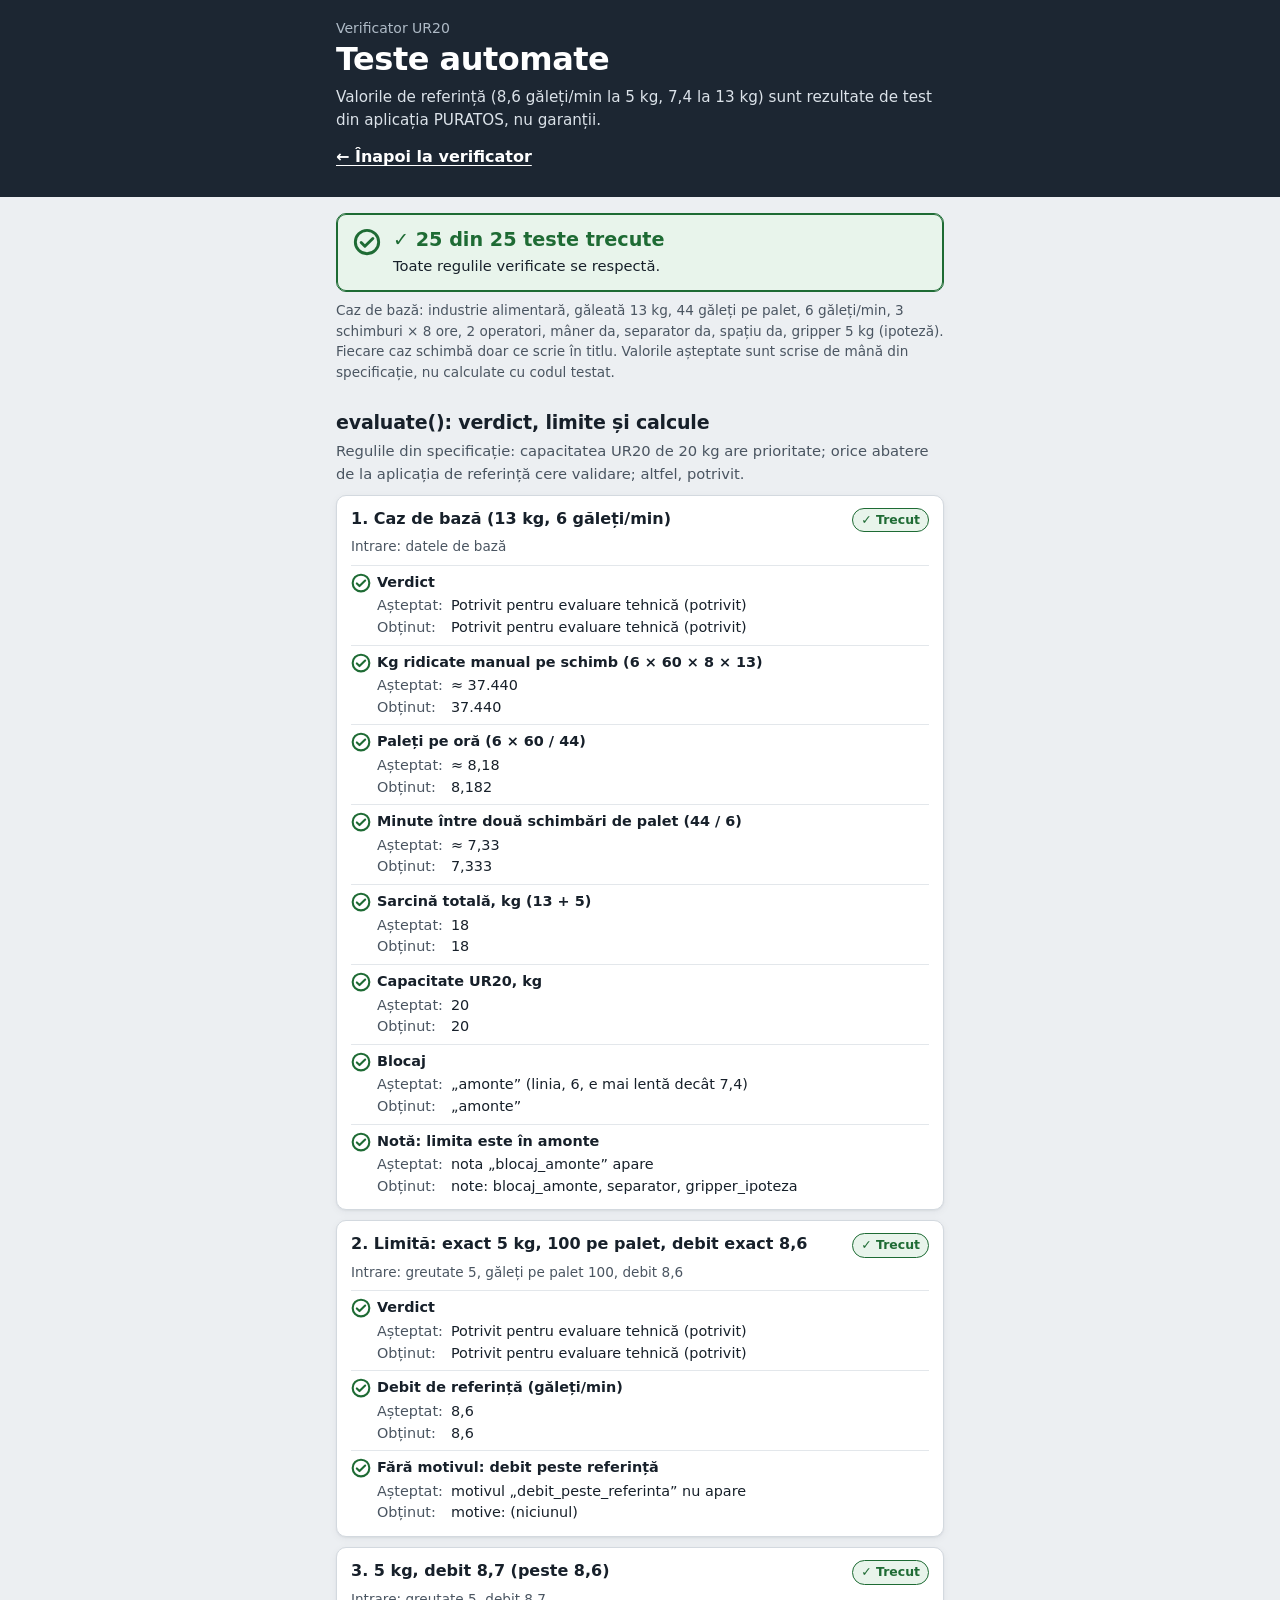
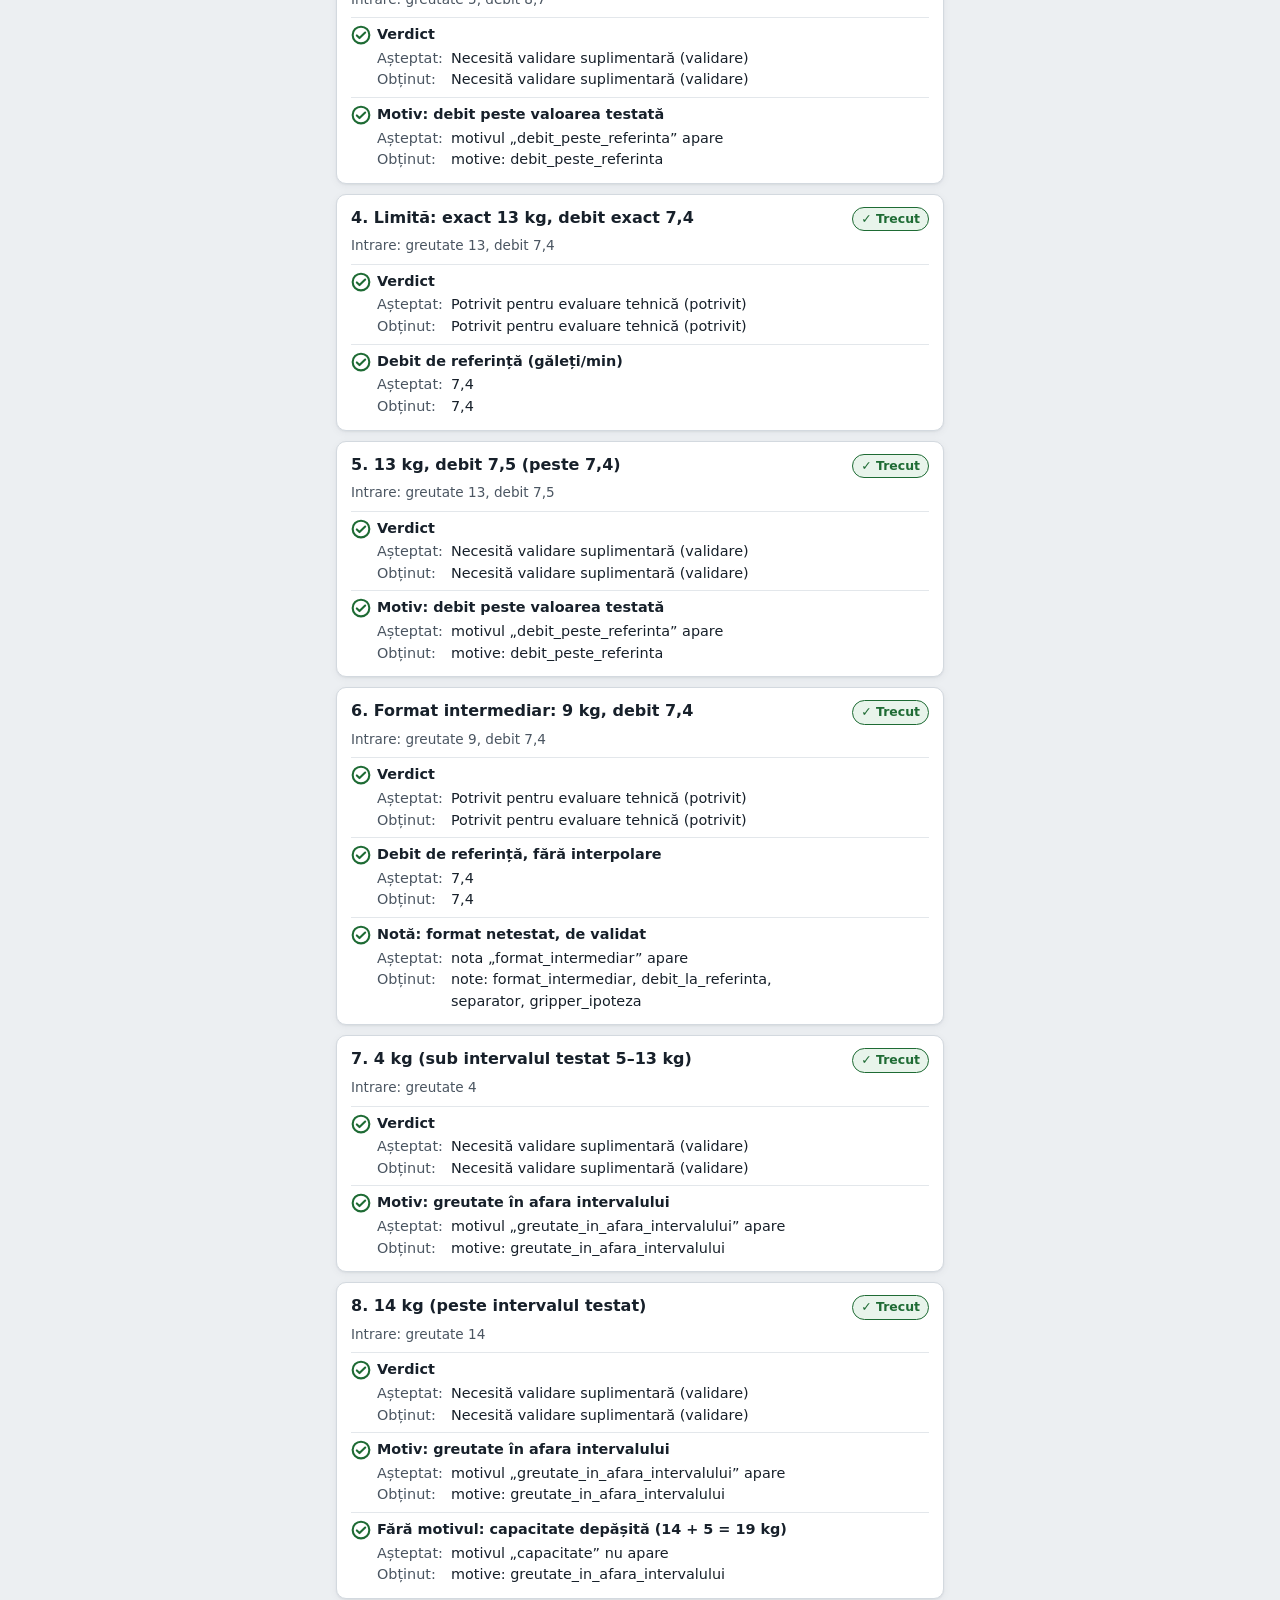
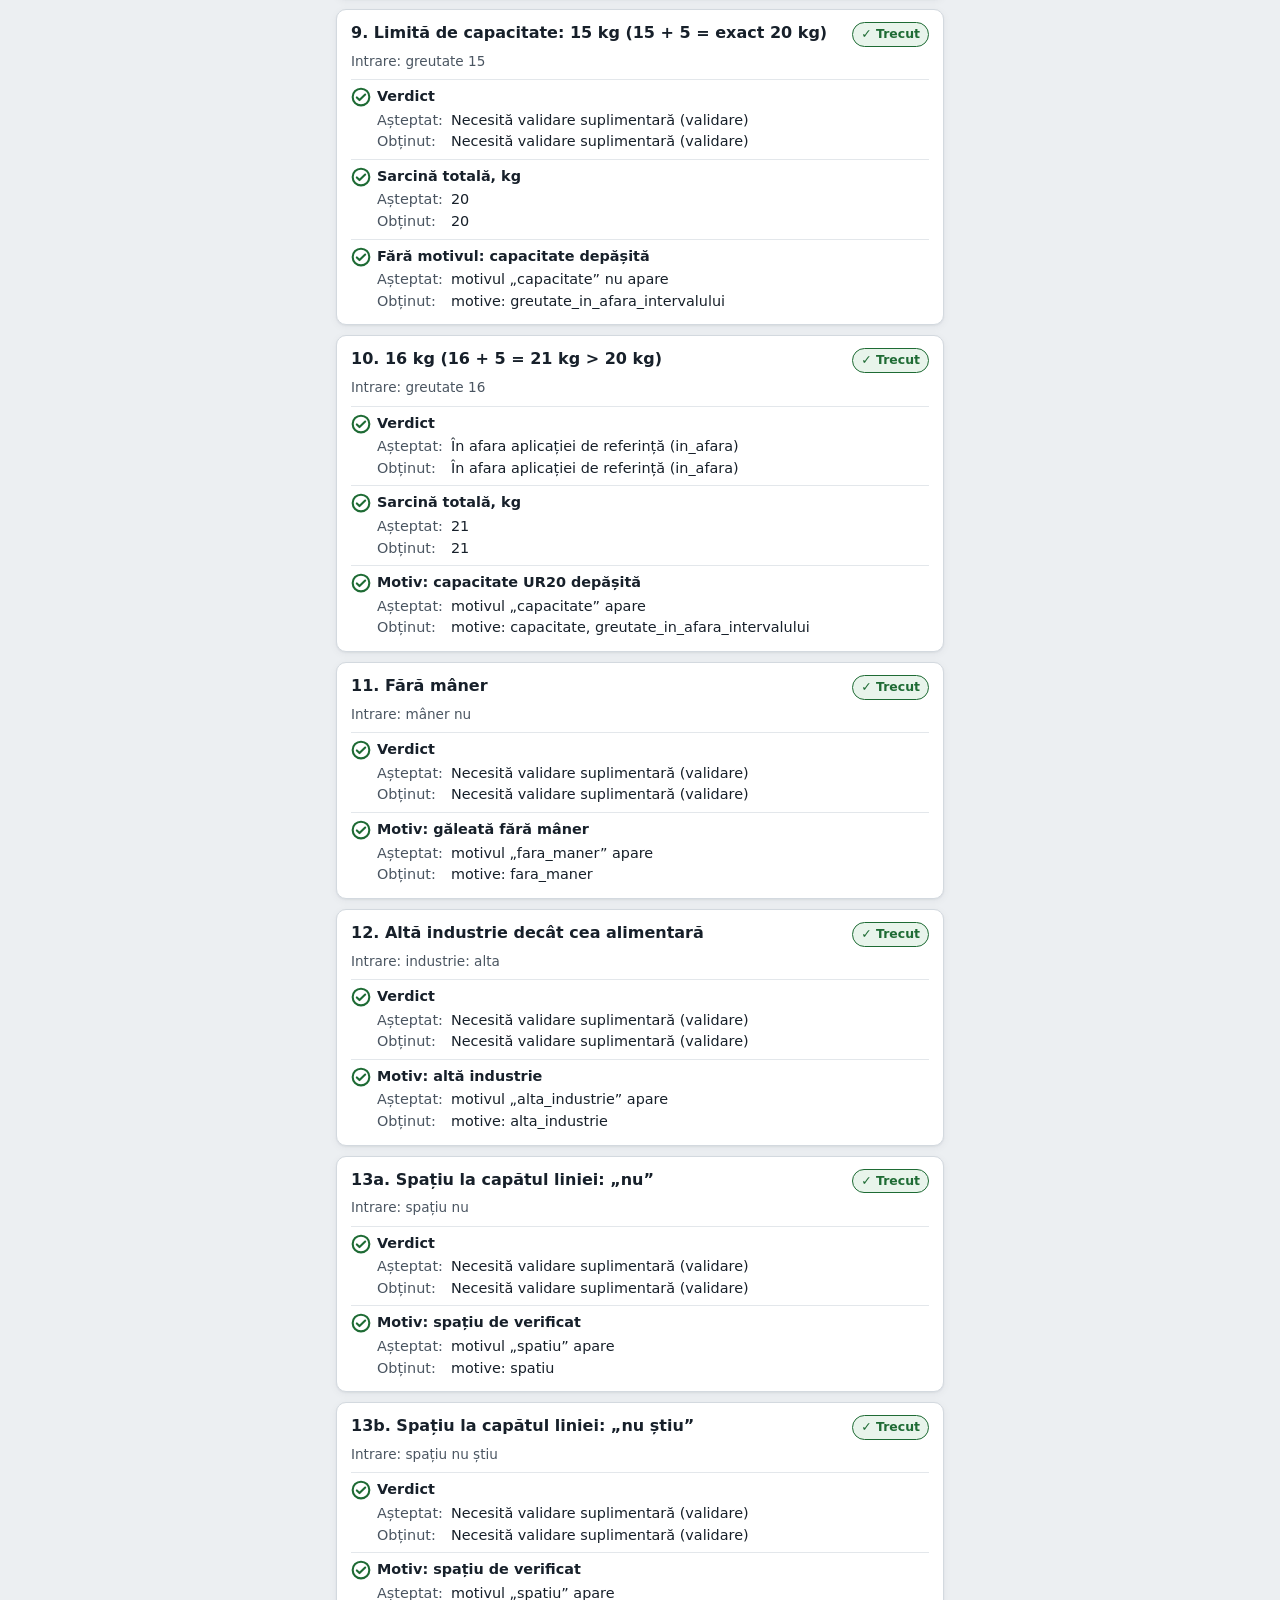
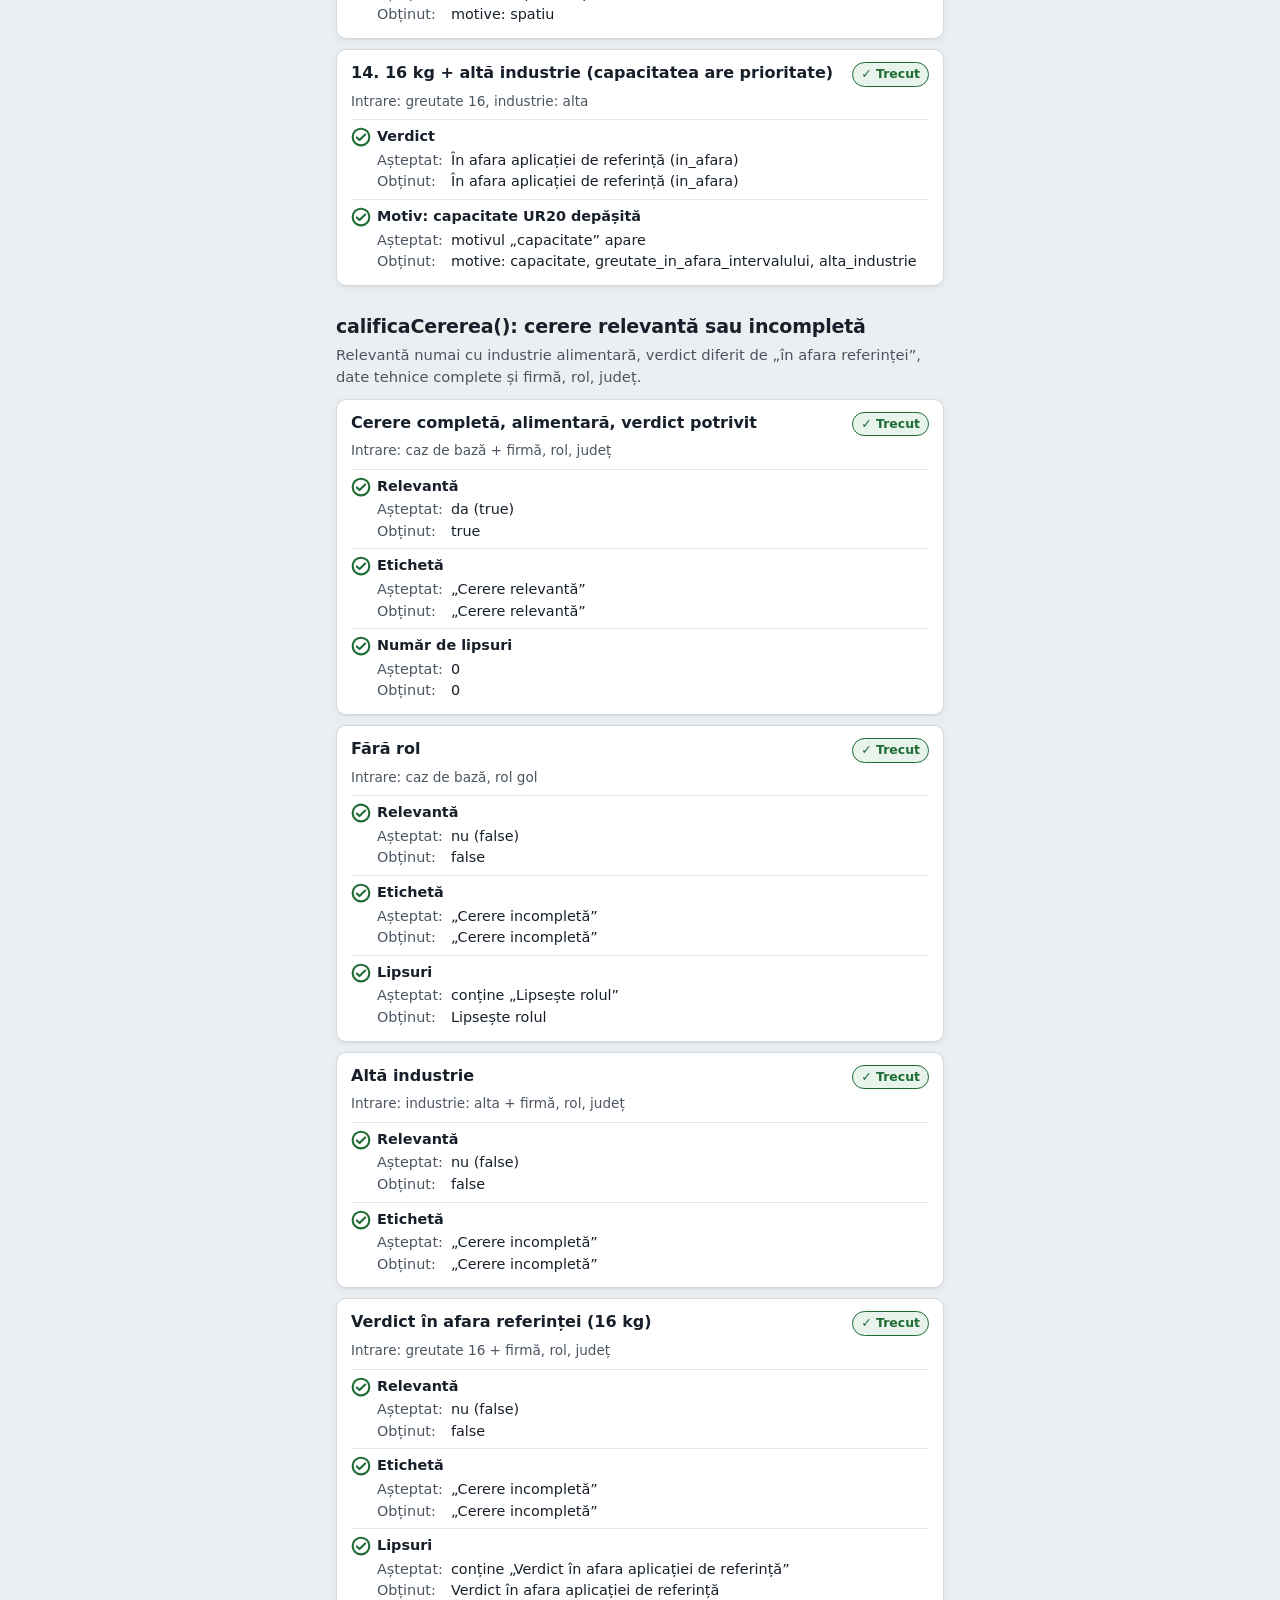
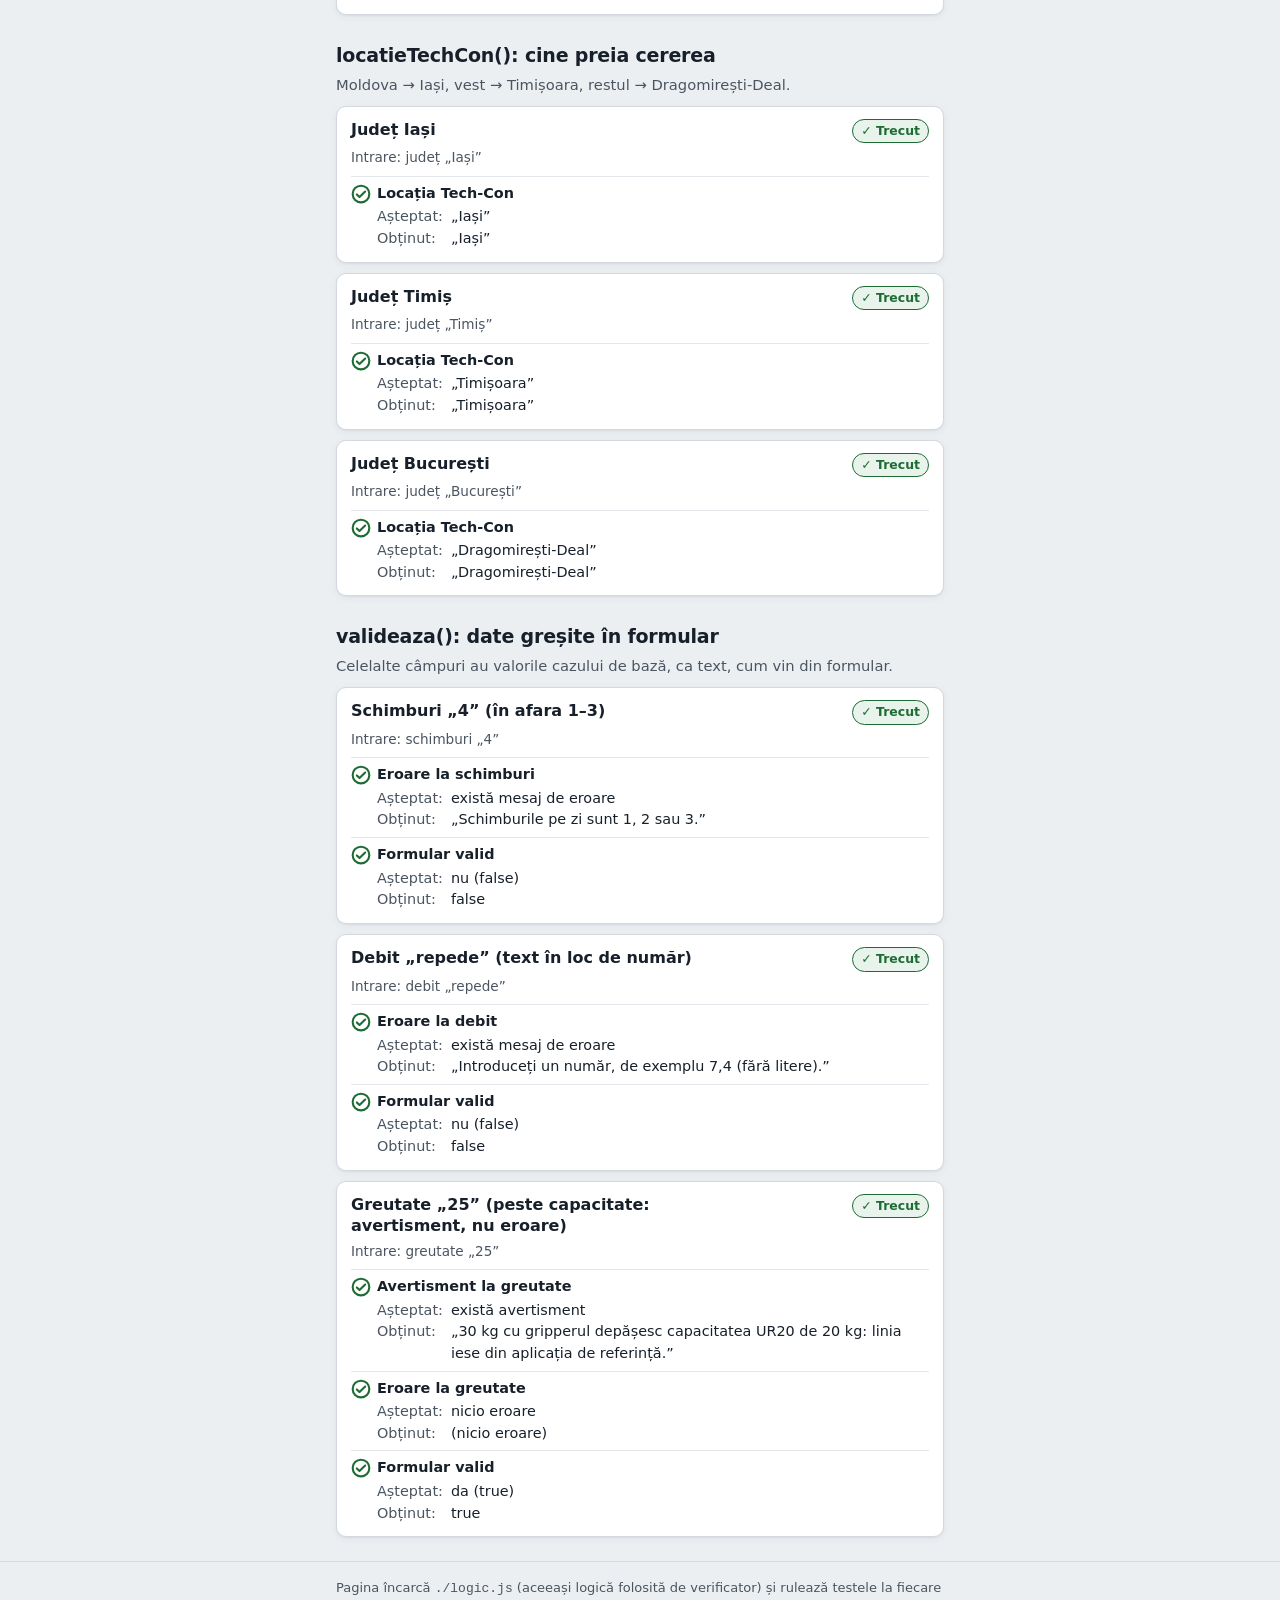
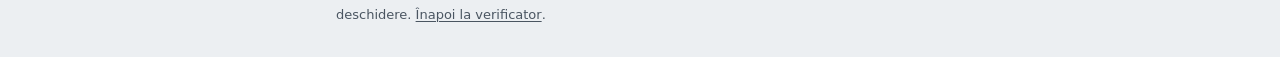
==== commit 91994d6a: "Design final + manifest si pictograma Co-Authored-By: Claude Fable 5.2 <noreply@anthropic.com> Claud" ====
--- a/test.html
+++ b/test.html
@@ -14,28 +14,30 @@
     background: var(--suprafata); font-size: 1.05rem;
   }
   .rezumat strong { display: block; font-size: 1.2rem; line-height: 1.3; }
-  .rezumat.ok { border-color: var(--ok); background: var(--ok-fundal); color: var(--ok); }
-  .rezumat.picat { border-color: var(--stop); background: var(--stop-fundal); color: var(--stop); }
+  .rezumat { border-width: 1px; }
+  .rezumat.ok { box-shadow: inset 0 0 0 1px var(--ok); border-color: var(--ok); background: var(--ok-fundal); color: var(--ok); }
+  .rezumat.picat { box-shadow: inset 0 0 0 1px var(--stop); border-color: var(--stop); background: var(--stop-fundal); color: var(--stop); }
   .rezumat .detaliu { color: var(--text); font-size: .92rem; margin: 2px 0 0; }
   .ico { flex: none; width: 28px; height: 28px; }
   .ico-mic { flex: none; width: 20px; height: 20px; }
   .grup { margin: 26px 0 0; }
-  .grup > h2 { font-size: 1.15rem; margin: 0 0 4px; }
+  .grup > h2 { font-size: 1.1875rem; margin: 0 0 4px; letter-spacing: -0.01em; }
   .grup > p { margin: 0 0 10px; color: var(--text-slab); font-size: .92rem; }
   .teste { list-style: none; margin: 0; padding: 0; display: grid; gap: 10px; }
   .test {
-    background: var(--suprafata); border: 1px solid var(--linie); border-left: 5px solid var(--ok);
-    border-radius: var(--raza, 10px); padding: 12px 14px; min-width: 0;
-  }
-  .test.picat { border-left-color: var(--stop); background: var(--stop-fundal); }
+    background: var(--suprafata); border: 1px solid var(--linie);
+    border-radius: var(--raza, 10px); padding: 12px 14px; min-width: 0; box-shadow: var(--umbra);
+  }
+  .test.picat { border-color: var(--stop); box-shadow: inset 0 0 0 1px var(--stop); background: var(--stop-fundal); }
   .test-cap { display: flex; gap: 8px; align-items: flex-start; }
-  .test-cap h3 { margin: 0; font-size: 1rem; line-height: 1.35; flex: 1; min-width: 0; }
+  .test-cap h3 { margin: 0; font-size: 1rem; line-height: 1.35; flex: 1; min-width: 0; font-variant-numeric: tabular-nums; }
+  .verificare dd { font-variant-numeric: tabular-nums; }
   .stare { flex: none; font-size: .78rem; font-weight: 700; padding: 2px 8px; border-radius: 99px; white-space: nowrap; }
   .stare.ok { background: var(--ok-fundal); color: var(--ok); border: 1px solid var(--ok); }
   .stare.picat { background: var(--stop); color: #fff; }
   .intrare { margin: 4px 0 8px; font-size: .85rem; color: var(--text-slab); }
   .verificari { list-style: none; margin: 0; padding: 0; display: grid; gap: 6px; }
-  .verificare { border-top: 1px dashed var(--linie); padding-top: 6px; font-size: .9rem; display: flex; gap: 6px; }
+  .verificare { border-top: 1px solid #e3e7eb; padding-top: 6px; font-size: .9rem; display: flex; gap: 6px; }
   .verificare .ico-mic { margin-top: 1px; }
   .verificare.ok .ico-mic { color: var(--ok); }
   .verificare.picat .ico-mic { color: var(--stop); }
@@ -44,7 +46,7 @@
   .verificare dt { color: var(--text-slab); }
   .verificare dd { margin: 0; min-width: 0; overflow-wrap: anywhere; }
   .verificare.picat dd.obtinut { color: var(--stop); font-weight: 700; }
-  .inapoi { display: inline-block; margin: 6px 0 0; color: #fff; font-weight: 600; }
+  .inapoi { display: inline-block; margin: 6px 0 0; padding: 8px 0; color: #fff; font-weight: 600; }
   .antet a.inapoi:focus-visible { outline: 3px solid #fff; outline-offset: 2px; }
   .avertizare { margin: 0; color: #dbe2e9; font-size: .95rem; }
   main.continut { padding-bottom: 24px; }
--- a/style.css
+++ b/style.css
@@ -1,23 +1,31 @@
 :root {
-  --fundal: #eef1f4;
+  --fundal: #eceff2;
   --suprafata: #ffffff;
+  --suprafata-2: #f5f7f9;
   --text: #17202a;
-  --text-slab: #4f5b67;
-  --linie: #cfd6dd;
-  --accent: #1f2a36;
+  --text-slab: #4a5561;
+  --linie: #d3d9df;
+  --linie-tare: #8a96a2;
+  --accent: #1c2632;
   --accent-text: #ffffff;
   --actiune: #0b5cad;
   --actiune-hover: #094a8b;
+  --actiune-fundal: #eaf2fb;
+  --focus: rgba(11, 92, 173, .45);
   --eroare: #b3261e;
   --ok: #1e6b34;
-  --ok-fundal: #e5f3e9;
-  --atentie: #8a5300;
-  --atentie-fundal: #fff2d9;
+  --ok-fundal: #e8f4eb;
+  --atentie: #7f4c00;
+  --atentie-linie: #c98a1a;
+  --atentie-fundal: #fff3dc;
   --stop: #a3221a;
-  --stop-fundal: #fbe7e5;
+  --stop-fundal: #fbe9e7;
   --demo-fundal: #fff4d6;
   --demo-linie: #d9a400;
   --raza: 10px;
+  --raza-mica: 8px;
+  --umbra: 0 1px 2px rgba(28, 38, 50, .06), 0 2px 8px rgba(28, 38, 50, .05);
+  --ease-out: cubic-bezier(0.23, 1, 0.32, 1);
   color-scheme: light;
 }
 
@@ -31,215 +39,285 @@
   color: var(--text);
   background: var(--fundal);
   overflow-wrap: break-word;
+  -webkit-font-smoothing: antialiased;
+  text-rendering: optimizeLegibility;
 }
 [hidden] { display: none !important; }
+::selection { background: #cfe0f3; color: var(--text); }
+h1, h2, h3 { text-wrap: balance; }
+p, li { text-wrap: pretty; }
+a { color: var(--actiune); text-underline-offset: .18em; text-decoration-thickness: 1px; }
+a:focus-visible { outline: 3px solid var(--focus); outline-offset: 2px; border-radius: 2px; }
 
 .continut { max-width: 640px; margin: 0 auto; padding-left: 16px; padding-right: 16px; }
 
 /* Antet */
-.antet { background: var(--accent); color: var(--accent-text); padding: 20px 0 18px; padding-top: max(20px, env(safe-area-inset-top)); }
-.supratitlu { margin: 0; font-size: .8rem; letter-spacing: .08em; text-transform: uppercase; color: #b9c4cf; }
-.antet h1 { margin: 2px 0 6px; font-size: 1.6rem; line-height: 1.2; }
-.subtitlu { margin: 0 0 12px; color: #dbe2e9; font-size: .98rem; }
+.antet { background: var(--accent); color: var(--accent-text); padding: 18px 0 20px; padding-top: max(18px, env(safe-area-inset-top)); }
+.supratitlu { margin: 0; font-size: .875rem; font-weight: 500; color: #aebac6; }
+.antet h1 { margin: 2px 0 8px; font-size: 1.75rem; line-height: 1.15; font-weight: 750; letter-spacing: -0.015em; }
+.subtitlu { margin: 0 0 14px; color: #d5dde5; font-size: .975rem; line-height: 1.45; max-width: 52ch; }
 .demo {
   display: inline-flex; align-items: center; gap: 8px; margin: 0;
   background: var(--demo-fundal); color: #3d2d00; border: 1px solid var(--demo-linie);
-  border-radius: 8px; padding: 6px 10px; font-weight: 600; font-size: .95rem;
+  border-radius: var(--raza-mica); padding: 6px 10px 6px 8px; font-weight: 600; font-size: .9375rem; line-height: 1.3;
 }
 .demo-semn {
   display: inline-grid; place-items: center; width: 20px; height: 20px; border-radius: 50%;
   background: #3d2d00; color: var(--demo-fundal); font-size: .8rem; font-weight: 800; flex: none;
 }
-.demo-mic { margin-bottom: 8px; }
+.demo-mic { margin-bottom: 10px; }
 
 /* Indicator pași */
-.pasi ol { list-style: none; display: flex; gap: 6px; margin: 14px auto 4px; padding: 0; }
+.pasi ol { list-style: none; display: flex; gap: 6px; margin: 14px auto 2px; padding: 0; }
 .pasi li {
   flex: 1; display: flex; align-items: center; gap: 6px; min-width: 0;
-  font-size: .85rem; color: var(--text-slab); padding: 6px 4px; border-bottom: 3px solid var(--linie);
+  font-size: .85rem; color: var(--text-slab); padding: 6px 2px 8px; border-bottom: 3px solid var(--linie);
   white-space: nowrap;
 }
 .pasi .nr {
   display: inline-grid; place-items: center; width: 22px; height: 22px; border-radius: 50%; flex: none;
-  background: var(--linie); color: var(--text); font-size: .78rem; font-weight: 700;
+  background: #dde2e7; color: var(--text); font-size: .75rem; font-weight: 700; font-variant-numeric: tabular-nums;
 }
 .pasi li.activ { color: var(--text); font-weight: 700; border-color: var(--actiune); }
 .pasi li.activ .nr { background: var(--actiune); color: #fff; }
-.pasi li.gata { border-color: var(--ok); }
+.pasi li.gata { border-color: var(--ok); color: var(--text); }
 .pasi li.gata .nr { background: var(--ok); color: #fff; }
 
-main { padding-bottom: 24px; }
-.ecran { background: var(--suprafata); border: 1px solid var(--linie); border-radius: var(--raza); padding: 18px 16px 20px; margin-top: 12px; }
-.ecran h2 { margin: 0 0 4px; font-size: 1.3rem; line-height: 1.25; }
+main { padding-bottom: 28px; }
+/* Pe telefon, ecranul e o foaie albă pe toată lățimea (fără card în card); de la 560 px devine card. */
+.ecran {
+  background: var(--suprafata); border-top: 1px solid var(--linie); border-bottom: 1px solid var(--linie);
+  margin: 12px -16px 0; padding: 20px 16px 24px;
+}
+.ecran h2 { margin: 0 0 6px; font-size: 1.375rem; line-height: 1.2; font-weight: 750; letter-spacing: -0.01em; }
 .ecran h2:focus { outline: none; }
-.indicatie { margin: 0 0 14px; color: var(--text-slab); font-size: .95rem; }
+.indicatie { margin: 0 0 16px; color: var(--text-slab); font-size: .9375rem; line-height: 1.45; }
 
 /* Câmpuri */
 fieldset { border: 0; margin: 0; padding: 0; min-width: 0; }
-.camp { margin: 0 0 18px; padding: 0; }
-.camp > label, legend { display: block; font-weight: 650; margin-bottom: 6px; padding: 0; }
-.sub { display: block; font-weight: 500; margin: 0 0 6px; font-size: .95rem; }
+.camp { margin: 0 0 22px; padding: 0; }
+.camp > label, legend { display: block; font-weight: 650; margin-bottom: 8px; padding: 0; line-height: 1.35; }
+.sub { display: block; font-weight: 500; margin: 0 0 6px; font-size: .9375rem; color: var(--text); }
 
 input[type="text"], select {
   width: 100%; min-height: 48px; padding: 10px 12px;
-  font: inherit; font-size: 16px; color: var(--text);
-  background: #fff; border: 1px solid #8c98a4; border-radius: 8px;
+  font: inherit; font-size: 16px; color: var(--text); caret-color: var(--actiune);
+  font-variant-numeric: tabular-nums;
+  background: #fff; border: 1px solid var(--linie-tare); border-radius: var(--raza-mica);
   -webkit-appearance: none; appearance: none;
 }
+input[type="text"]::placeholder { color: #6b7782; opacity: 1; }
 select {
   background-image: linear-gradient(45deg, transparent 50%, var(--text-slab) 50%), linear-gradient(135deg, var(--text-slab) 50%, transparent 50%);
   background-position: calc(100% - 20px) 50%, calc(100% - 14px) 50%;
   background-size: 6px 6px; background-repeat: no-repeat; padding-right: 36px;
 }
-input[type="text"]:focus, select:focus { outline: 3px solid rgba(11, 92, 173, .35); outline-offset: 0; border-color: var(--actiune); }
-input[aria-invalid="true"] { border-color: var(--eroare); border-width: 2px; }
+input[type="text"]:focus, select:focus { outline: 3px solid rgba(11, 92, 173, .3); outline-offset: 0; border-color: var(--actiune); }
+input[aria-invalid="true"] { border-color: var(--eroare); box-shadow: inset 0 0 0 1px var(--eroare); }
+input[aria-invalid="true"]:focus { outline-color: rgba(179, 38, 30, .25); }
 
 .cu-unitate { display: flex; align-items: stretch; }
+.cu-unitate input:focus { position: relative; z-index: 1; }
 .cu-unitate input { border-top-right-radius: 0; border-bottom-right-radius: 0; flex: 1; min-width: 0; }
 .unitate {
-  display: flex; align-items: center; padding: 0 12px; background: #f1f4f7; color: var(--text-slab);
-  border: 1px solid #8c98a4; border-left: 0; border-radius: 0 8px 8px 0; font-size: .95rem; white-space: nowrap;
+  display: flex; align-items: center; padding: 0 12px; background: var(--suprafata-2); color: var(--text-slab);
+  border: 1px solid var(--linie-tare); border-left: 0; border-radius: 0 var(--raza-mica) var(--raza-mica) 0;
+  font-size: .9375rem; white-space: nowrap;
 }
 .doua { display: grid; grid-template-columns: 1fr 1fr; gap: 12px; }
 
 .optiune, .camp > label.optiune {
-  display: flex; align-items: flex-start; gap: 10px; min-height: 48px; padding: 12px;
-  border: 1px solid #8c98a4; border-radius: 8px; margin-bottom: 8px; cursor: pointer; font-weight: 400;
-}
-.optiune input { width: 20px; height: 20px; margin: 2px 0 0; flex: none; accent-color: var(--actiune); }
-.optiune:has(input:checked) { border-color: var(--actiune); background: #eaf2fb; box-shadow: inset 0 0 0 1px var(--actiune); }
-
-.intrebare { margin-bottom: 10px; }
+  display: flex; align-items: flex-start; gap: 12px; min-height: 48px; padding: 12px;
+  border: 1px solid var(--linie-tare); border-radius: var(--raza-mica); margin-bottom: 8px; cursor: pointer;
+  font-weight: 400; line-height: 1.4; background: #fff;
+  -webkit-tap-highlight-color: transparent;
+}
+.optiune input { width: 20px; height: 20px; margin: 1px 0 0; flex: none; accent-color: var(--actiune); }
+.optiune:has(input:checked) { border-color: var(--actiune); background: var(--actiune-fundal); box-shadow: inset 0 0 0 1px var(--actiune); }
+.optiune:has(input:focus-visible) { outline: 3px solid var(--focus); outline-offset: 2px; }
+@media (hover: hover) and (pointer: fine) { .optiune:hover { border-color: var(--actiune); } }
+
+.intrebare { margin-bottom: 14px; }
+.intrebare:last-child { margin-bottom: 0; }
 .segmente { display: grid; grid-template-columns: 1fr 1fr; gap: 8px; }
 .segmente.trei { grid-template-columns: 1fr 1fr 1fr; }
-.segment { position: relative; display: block; cursor: pointer; }
-.segment input { position: absolute; opacity: 0; width: 1px; height: 1px; }
+.segment { position: relative; display: block; cursor: pointer; -webkit-tap-highlight-color: transparent; }
+.segment input { position: absolute; z-index: 1; opacity: 0; width: 1px; height: 1px; }
 .segment span {
-  display: flex; align-items: center; justify-content: center; min-height: 48px; padding: 8px;
-  border: 1px solid #8c98a4; border-radius: 8px; font-weight: 600; background: #fff; text-align: center;
-}
+  display: flex; align-items: center; justify-content: center; gap: 6px; min-height: 48px; padding: 8px;
+  border: 1px solid var(--linie-tare); border-radius: var(--raza-mica); font-weight: 600; background: #fff; text-align: center;
+}
+@media (hover: hover) and (pointer: fine) { .segment:hover span { border-color: var(--actiune); } }
 .segment input:checked + span { background: var(--actiune); border-color: var(--actiune); color: #fff; }
-.segment input:checked + span::before { content: "✓"; margin-right: 6px; }
-.segment input:focus-visible + span { outline: 3px solid rgba(11, 92, 173, .45); outline-offset: 2px; }
-
-.eroare { display: flex; align-items: flex-start; gap: 6px; margin: 6px 0 0; color: var(--eroare); font-size: .92rem; font-weight: 600; line-height: 1.35; }
+/* Bifă desenată (formă, nu doar culoare, marchează varianta aleasă). */
+.segment input:checked + span::before {
+  content: ""; width: 14px; height: 14px; flex: none; background: currentColor;
+  -webkit-mask: url("data:image/svg+xml,%3Csvg xmlns='http://www.w3.org/2000/svg' viewBox='0 0 16 16'%3E%3Cpath d='M2.5 8.5l3.5 3.5 7.5-8' fill='none' stroke='%23000' stroke-width='2.4' stroke-linecap='round' stroke-linejoin='round'/%3E%3C/svg%3E") center / contain no-repeat;
+  mask: url("data:image/svg+xml,%3Csvg xmlns='http://www.w3.org/2000/svg' viewBox='0 0 16 16'%3E%3Cpath d='M2.5 8.5l3.5 3.5 7.5-8' fill='none' stroke='%23000' stroke-width='2.4' stroke-linecap='round' stroke-linejoin='round'/%3E%3C/svg%3E") center / contain no-repeat;
+}
+.segment input:focus-visible + span { outline: 3px solid var(--focus); outline-offset: 2px; }
+
+.eroare { display: flex; align-items: flex-start; gap: 6px; margin: 8px 0 0; color: var(--eroare); font-size: .9rem; font-weight: 600; line-height: 1.35; }
 .eroare:empty { display: none; }
-.ico-mesaj { width: 18px; height: 18px; flex: none; margin-top: 1px; }
+.ico-mesaj { width: 18px; height: 18px; flex: none; margin-top: 0; }
 .eroare.avertisment {
-  display: block; color: var(--atentie); background: var(--atentie-fundal); border: 1px solid #c98a1a;
-  border-radius: 8px; padding: 8px 10px; font-weight: 500;
+  display: block; color: var(--atentie); background: var(--atentie-fundal); border: 1px solid var(--atentie-linie);
+  border-radius: var(--raza-mica); padding: 10px 12px; font-weight: 500; line-height: 1.4;
 }
 .eroare.avertisment .ico-mesaj { display: inline-block; vertical-align: -3px; margin-right: 4px; }
-.eroare.avertisment strong { font-weight: 800; }
+.eroare.avertisment strong { font-weight: 750; }
 .are-eroare > .optiune, .are-eroare .segment span, .are-eroare > .cu-unitate .unitate { border-color: var(--eroare); }
 .are-eroare > .optiune, .are-eroare .segment span { box-shadow: inset 0 0 0 1px var(--eroare); }
-.are-eroare > .cu-unitate .unitate { border-width: 2px; border-left: 0; }
+.are-eroare > .cu-unitate .unitate { box-shadow: inset 0 1px 0 var(--eroare), inset 0 -1px 0 var(--eroare), inset -1px 0 0 var(--eroare); color: var(--eroare); }
 .rezumat-erori {
-  display: flex; align-items: flex-start; gap: 8px; margin: 0 0 14px; padding: 10px 12px; border-radius: 8px;
-  background: var(--stop-fundal); border: 2px solid var(--eroare); color: var(--eroare); font-weight: 700;
-}
-.rezumat-erori .ico-mesaj { width: 20px; height: 20px; }
+  display: flex; align-items: flex-start; gap: 10px; margin: 0 0 18px; padding: 12px; border-radius: var(--raza-mica);
+  background: var(--stop-fundal); border: 1px solid var(--eroare); box-shadow: inset 0 0 0 1px var(--eroare);
+  color: var(--eroare); font-weight: 700; line-height: 1.4;
+}
+.rezumat-erori .ico-mesaj { width: 20px; height: 20px; margin-top: 1px; }
 
 /* Exemple pentru juriu */
-.zona-exemple { border: 1px dashed #8c98a4; border-radius: 8px; background: #f8fafb; padding: 10px 12px 12px; margin: 0 0 16px; }
-.exemple-text { margin: 0 0 8px; font-size: .9rem; color: var(--text-slab); }
-.exemple-butoane { display: grid; grid-template-columns: 1fr 1fr; gap: 8px; }
+.zona-exemple { border: 1px dashed var(--linie-tare); border-radius: var(--raza-mica); background: var(--suprafata-2); padding: 12px; margin: 0 0 22px; }
+.exemple-text { margin: 0 0 10px; font-size: .875rem; color: var(--text-slab); line-height: 1.4; }
+.exemple-butoane { display: grid; grid-template-columns: repeat(auto-fit, minmax(176px, 1fr)); gap: 8px; }
 .btn.btn-mic {
-  min-height: 48px; padding: 8px 10px; font-size: .95rem; font-weight: 650;
+  min-height: 46px; padding: 8px 12px; font-size: .9375rem; font-weight: 650; white-space: nowrap;
   background: #fff; color: var(--actiune); border: 1px solid var(--actiune);
 }
-@media (hover: hover) { .btn.btn-mic:hover { background: #eaf2fb; } }
-.btn.btn-fictive { width: auto; margin: 0 0 14px; }
-.eroare-form { margin-bottom: 8px; }
-
-.ipoteze { border: 1px dashed #8c98a4; border-radius: 8px; padding: 0 12px; margin: 0 0 18px; background: #f8fafb; }
-.ipoteze summary { min-height: 48px; display: flex; align-items: center; cursor: pointer; font-weight: 600; }
-.ipoteze[open] { padding-bottom: 4px; }
-.mic { margin: 6px 0 0; font-size: .88rem; color: var(--text-slab); }
+@media (hover: hover) and (pointer: fine) { .btn.btn-mic:hover { background: var(--actiune-fundal); } }
+.btn.btn-fictive { width: auto; margin: 0 0 18px; }
+.eroare-form { margin: 0 0 10px; }
+
+.ipoteze { border: 1px dashed var(--linie-tare); border-radius: var(--raza-mica); padding: 0 12px; margin: 0 0 22px; background: var(--suprafata-2); }
+.ipoteze summary {
+  min-height: 48px; padding: 10px 0; display: flex; align-items: center; gap: 10px; cursor: pointer; font-weight: 600;
+  list-style: none; -webkit-tap-highlight-color: transparent;
+}
+.ipoteze summary::-webkit-details-marker { display: none; }
+.ipoteze summary::before {
+  content: ""; width: 8px; height: 8px; flex: none; margin-left: 2px;
+  border-right: 2px solid var(--text-slab); border-bottom: 2px solid var(--text-slab);
+  transform: rotate(-45deg); transition: transform 160ms var(--ease-out);
+}
+.ipoteze[open] summary::before { transform: rotate(45deg); }
+.ipoteze summary:focus-visible { outline: 3px solid var(--focus); outline-offset: 2px; border-radius: 4px; }
+.ipoteze[open] { padding-bottom: 12px; }
+.ipoteze[open] .camp { margin-bottom: 0; }
+.mic { margin: 8px 0 0; font-size: .875rem; color: var(--text-slab); line-height: 1.45; }
 
 /* Butoane */
 .btn {
   display: block; width: 100%; min-height: 52px; padding: 12px 16px; margin: 0;
-  font: inherit; font-weight: 700; font-size: 1.05rem; border-radius: 8px; cursor: pointer;
-  -webkit-tap-highlight-color: transparent; touch-action: manipulation;
-}
-.btn-principal { background: var(--actiune); color: #fff; border: 0; }
+  font: inherit; font-weight: 700; font-size: 1.0625rem; line-height: 1.25; border-radius: var(--raza-mica); cursor: pointer;
+  -webkit-tap-highlight-color: transparent; touch-action: manipulation; -webkit-user-select: none; user-select: none;
+}
+.btn-principal { background: var(--actiune); color: #fff; border: 0; box-shadow: 0 1px 2px rgba(11, 60, 110, .25); }
 .btn-principal:active { background: var(--actiune-hover); }
-.btn-secundar { background: #fff; color: var(--actiune); border: 2px solid var(--actiune); }
-.btn:focus-visible { outline: 3px solid rgba(11, 92, 173, .45); outline-offset: 2px; }
-@media (hover: hover) { .btn-principal:hover { background: var(--actiune-hover); } .btn-secundar:hover { background: #eaf2fb; } }
-.actiuni { display: grid; gap: 10px; margin-top: 18px; }
+.btn-secundar { background: #fff; color: var(--actiune); border: 1.5px solid var(--actiune); }
+.btn-secundar:active { background: var(--actiune-fundal); }
+.btn:focus-visible { outline: 3px solid var(--focus); outline-offset: 2px; }
+.btn:disabled { background: #e3e7eb; color: #5d6873; border-color: #c4cbd2; box-shadow: none; cursor: not-allowed; }
+@media (hover: hover) and (pointer: fine) {
+  .btn-principal:hover { background: var(--actiune-hover); }
+  .btn-secundar:hover { background: var(--actiune-fundal); }
+}
+.actiuni { display: grid; gap: 10px; margin-top: 24px; }
 
 /* Rezultat */
 .verdict {
-  display: flex; gap: 12px; align-items: flex-start; padding: 14px; border-radius: var(--raza);
-  border: 2px solid; margin: 12px 0 4px;
+  display: flex; gap: 12px; align-items: center; padding: 14px 16px 14px 14px; border-radius: var(--raza);
+  border: 1px solid; margin: 14px 0 4px;
 }
 .verdict .pictograma { flex: none; width: 36px; height: 36px; }
-.verdict .eticheta { margin: 0; font-size: .8rem; text-transform: uppercase; letter-spacing: .06em; font-weight: 700; }
-.verdict .text { margin: 0; font-size: 1.2rem; font-weight: 800; line-height: 1.25; }
-.verdict-potrivit { background: var(--ok-fundal); border-color: var(--ok); color: var(--ok); }
-.verdict-validare { background: var(--atentie-fundal); border-color: #c98a1a; color: var(--atentie); }
-.verdict-in_afara { background: var(--stop-fundal); border-color: var(--stop); color: var(--stop); }
-
-.bloc { margin-top: 18px; }
-.bloc h3 { margin: 0 0 8px; font-size: 1.05rem; }
+.verdict .eticheta { margin: 0 0 1px; font-size: .8125rem; font-weight: 600; opacity: .85; }
+.verdict .text { margin: 0; font-size: 1.25rem; font-weight: 750; line-height: 1.22; letter-spacing: -0.01em; }
+.verdict-potrivit { background: var(--ok-fundal); border-color: var(--ok); box-shadow: inset 0 0 0 1px var(--ok); color: var(--ok); }
+.verdict-validare { background: var(--atentie-fundal); border-color: var(--atentie-linie); box-shadow: inset 0 0 0 1px var(--atentie-linie); color: var(--atentie); }
+.verdict-in_afara { background: var(--stop-fundal); border-color: var(--stop); box-shadow: inset 0 0 0 1px var(--stop); color: var(--stop); }
+
+.bloc { margin-top: 24px; }
+.bloc h3 { margin: 0 0 10px; font-size: 1.0625rem; line-height: 1.3; font-weight: 700; }
 .lista-motive, .lista-note, .lista-ref { margin: 0; padding-left: 20px; }
-.lista-motive li, .lista-note li, .lista-ref li { margin-bottom: 6px; }
+.lista-motive li, .lista-note li, .lista-ref li { margin-bottom: 8px; line-height: 1.45; }
+.lista-motive li:last-child, .lista-note li:last-child, .lista-ref li:last-child { margin-bottom: 0; }
+.lista-motive li::marker, .lista-note li::marker, .lista-ref li::marker { color: var(--text-slab); }
 .lista-note { color: var(--text-slab); }
 
 .eticheta-ipoteza, .eticheta-fapt {
-  display: inline-block; vertical-align: middle; margin-left: 4px; padding: 1px 8px; border-radius: 999px;
-  font-size: .75rem; font-weight: 600;
-}
-.eticheta-ipoteza { background: #eef0f3; color: var(--text-slab); border: 1px dashed #8c98a4; }
-.eticheta-fapt { background: #e3ecf6; color: #123f6b; border: 1px solid #9cb7d4; }
+  display: inline-block; vertical-align: 2px; margin-left: 4px; padding: 1px 8px; border-radius: 999px;
+  font-size: .75rem; font-weight: 600; line-height: 1.45; letter-spacing: 0;
+}
+.eticheta-ipoteza { background: #f0f2f5; color: var(--text-slab); border: 1px dashed var(--linie-tare); }
+.eticheta-fapt { background: #e1ebf6; color: #123f6b; border: 1px solid #9cb7d4; }
 
 .calcule { display: grid; grid-template-columns: 1fr 1fr; gap: 8px; }
 .card {
-  background: #f6f8fa; border: 1px solid var(--linie); border-radius: 8px; padding: 10px 12px; min-width: 0;
+  background: var(--suprafata-2); border: 1px solid var(--linie); border-radius: var(--raza-mica); padding: 12px; min-width: 0;
 }
 .card.lat { grid-column: 1 / -1; }
-.card .val { display: block; font-size: 1.35rem; font-weight: 800; line-height: 1.2; font-variant-numeric: tabular-nums; }
-.card .val small { font-size: .85rem; font-weight: 600; color: var(--text-slab); }
-.card .desc { display: block; font-size: .85rem; color: var(--text-slab); line-height: 1.35; margin-top: 2px; }
-.bara { height: 8px; background: #dde3e9; border-radius: 4px; margin-top: 8px; overflow: hidden; }
-.bara span { display: block; height: 100%; background: var(--actiune); border-radius: 4px; }
+.card .val { display: block; font-size: 1.375rem; font-weight: 750; line-height: 1.15; letter-spacing: -0.01em; font-variant-numeric: tabular-nums; }
+.card .val small { font-size: .8125rem; font-weight: 600; color: var(--text-slab); letter-spacing: 0; }
+.card .desc { display: block; font-size: .8125rem; color: var(--text-slab); line-height: 1.4; margin-top: 4px; }
+.bara { height: 6px; background: #e1e6eb; border-radius: 3px; margin-top: 10px; overflow: hidden; }
+.bara span { display: block; height: 100%; background: var(--actiune); border-radius: 3px; transform-origin: left center; }
 .bara.peste span { background: var(--stop); }
 
-.referinta { background: #f3f7fb; border: 1px solid #c9d8e8; border-radius: 8px; padding: 12px; }
-.fix { margin: 8px 0 0; font-size: .95rem; padding-left: 10px; border-left: 3px solid #9cb7d4; }
+/* Faptele PURATOS: zonă separată, cu tentă albastră și chenar plin (calculele/ipotezele au chenar punctat). */
+.referinta { background: #f2f6fb; border: 1px solid #c3d4e6; border-radius: var(--raza); padding: 14px; }
+.fix { margin: 10px 0 0; padding-top: 10px; font-size: .9375rem; line-height: 1.45; border-top: 1px solid #d3e0ed; }
+.referinta .lista-ref + .fix { margin-top: 12px; }
 
 /* Fișa */
-.fisa { margin-top: 10px; }
-.fisa-antet { display: flex; justify-content: space-between; gap: 8px; flex-wrap: wrap; font-size: .9rem; color: var(--text-slab); margin-bottom: 10px; }
+.fisa { margin-top: 12px; }
+.fisa-antet {
+  display: flex; justify-content: space-between; gap: 4px 12px; flex-wrap: wrap; font-size: .875rem; color: var(--text-slab);
+  margin-bottom: 12px; padding-bottom: 10px; border-bottom: 1px solid var(--linie); font-variant-numeric: tabular-nums;
+}
 .fisa-antet strong { color: var(--text); }
-.calificare { border-radius: 8px; padding: 12px; margin: 10px 0; border: 2px solid; }
-.calificare .titlu { margin: 0; font-weight: 800; font-size: 1.1rem; display: flex; align-items: center; gap: 8px; }
+.calificare { border-radius: var(--raza); padding: 12px 14px; margin: 12px 0; border: 1px solid; }
+.calificare .titlu { margin: 0; font-weight: 750; font-size: 1.125rem; display: flex; align-items: center; gap: 8px; line-height: 1.25; }
 .calificare .titlu svg { width: 24px; height: 24px; flex: none; }
 .calificare ul { margin: 8px 0 0; padding-left: 20px; }
-.calificare-relevanta { background: var(--ok-fundal); border-color: var(--ok); color: var(--ok); }
-.calificare-incompleta { background: var(--atentie-fundal); border-color: #c98a1a; color: var(--atentie); }
+.calificare li { margin-bottom: 2px; }
+.calificare-relevanta { background: var(--ok-fundal); border-color: var(--ok); box-shadow: inset 0 0 0 1px var(--ok); color: var(--ok); }
+.calificare-incompleta { background: var(--atentie-fundal); border-color: var(--atentie-linie); box-shadow: inset 0 0 0 1px var(--atentie-linie); color: var(--atentie); }
 .calificare-incompleta ul { color: var(--text); }
-.alocare { background: #f6f8fa; border: 1px solid var(--linie); border-radius: 8px; padding: 10px 12px; margin: 10px 0; }
+.alocare { background: var(--suprafata-2); border: 1px solid var(--linie); border-radius: var(--raza-mica); padding: 12px; margin: 12px 0; line-height: 1.45; }
 .alocare p { margin: 0; }
-.tabel-date { width: 100%; border-collapse: collapse; font-size: .95rem; margin-top: 6px; }
-.tabel-date th, .tabel-date td { text-align: left; padding: 7px 4px; border-bottom: 1px solid var(--linie); vertical-align: top; }
-.tabel-date th { font-weight: 500; color: var(--text-slab); width: 55%; }
+.tabel-date { width: 100%; border-collapse: collapse; font-size: .9375rem; margin-top: 2px; font-variant-numeric: tabular-nums; }
+.tabel-date th, .tabel-date td { text-align: left; padding: 9px 4px; border-bottom: 1px solid #e3e7eb; vertical-align: top; line-height: 1.4; }
+.tabel-date tr:last-child th, .tabel-date tr:last-child td { border-bottom: 0; }
+.tabel-date th { font-weight: 500; color: var(--text-slab); width: 55%; padding-left: 0; }
 .tabel-date td { font-weight: 650; }
+.fisa > .fix { margin-top: 20px; padding: 12px 14px; background: #f2f6fb; border: 1px solid #c3d4e6; border-radius: var(--raza-mica); color: #123f6b; }
 
 /* Subsol */
-.subsol { border-top: 1px solid var(--linie); padding: 14px 0 28px; padding-bottom: max(28px, env(safe-area-inset-bottom)); color: var(--text-slab); font-size: .85rem; }
+.subsol { border-top: 1px solid var(--linie); padding: 16px 0 28px; padding-bottom: max(28px, env(safe-area-inset-bottom)); color: var(--text-slab); font-size: .8125rem; line-height: 1.5; }
 .subsol p { margin: 0; }
+.subsol p + p { margin-top: 6px; }
+.subsol a { color: var(--text-slab); display: inline-block; padding: 6px 0; }
 
 @media (min-width: 560px) {
-  .ecran { padding: 24px; }
+  .ecran { margin: 12px 0 0; padding: 26px 24px 28px; border: 1px solid var(--linie); border-radius: var(--raza); box-shadow: var(--umbra); }
+  .antet h1 { font-size: 2rem; }
 }
 @media (max-width: 370px) {
   .pasi li { font-size: .78rem; gap: 4px; }
-  .doua .sub { font-size: .88rem; }
-}
+  .doua .sub { font-size: .875rem; }
+  .doua { gap: 10px; }
+}
+
+/* Mișcare: scurtă, numai transform/opacity, dezactivată la reduce. */
 @media (prefers-reduced-motion: no-preference) {
-  .ecran:not([hidden]) { animation: intra .18s ease-out; }
-  @keyframes intra { from { opacity: 0; transform: translateY(6px); } to { opacity: 1; transform: none; } }
-}
+  .btn, .segment span, .optiune { transition: transform 140ms var(--ease-out); }
+  .btn:active:not(:disabled), .segment:active span { transform: scale(0.97); }
+  .optiune:active { transform: scale(0.985); }
+  .ecran:not([hidden]) { animation: intra 220ms var(--ease-out); }
+  #ecran-rezultat:not([hidden]) .verdict, .fisa .calificare { animation: verdict-intra 240ms var(--ease-out) 40ms both; }
+  .bara span { animation: bara-umple 240ms var(--ease-out) 80ms both; }
+  .eroare:not(:empty), .rezumat-erori:not([hidden]) { animation: apare 160ms var(--ease-out); }
+  @keyframes intra { from { opacity: 0; transform: translateY(8px); } to { opacity: 1; transform: none; } }
+  @keyframes verdict-intra { from { opacity: 0; transform: scale(0.97); } to { opacity: 1; transform: none; } }
+  @keyframes bara-umple { from { transform: scaleX(0); } to { transform: none; } }
+  @keyframes apare { from { opacity: 0; transform: translateY(-2px); } to { opacity: 1; transform: none; } }
+}
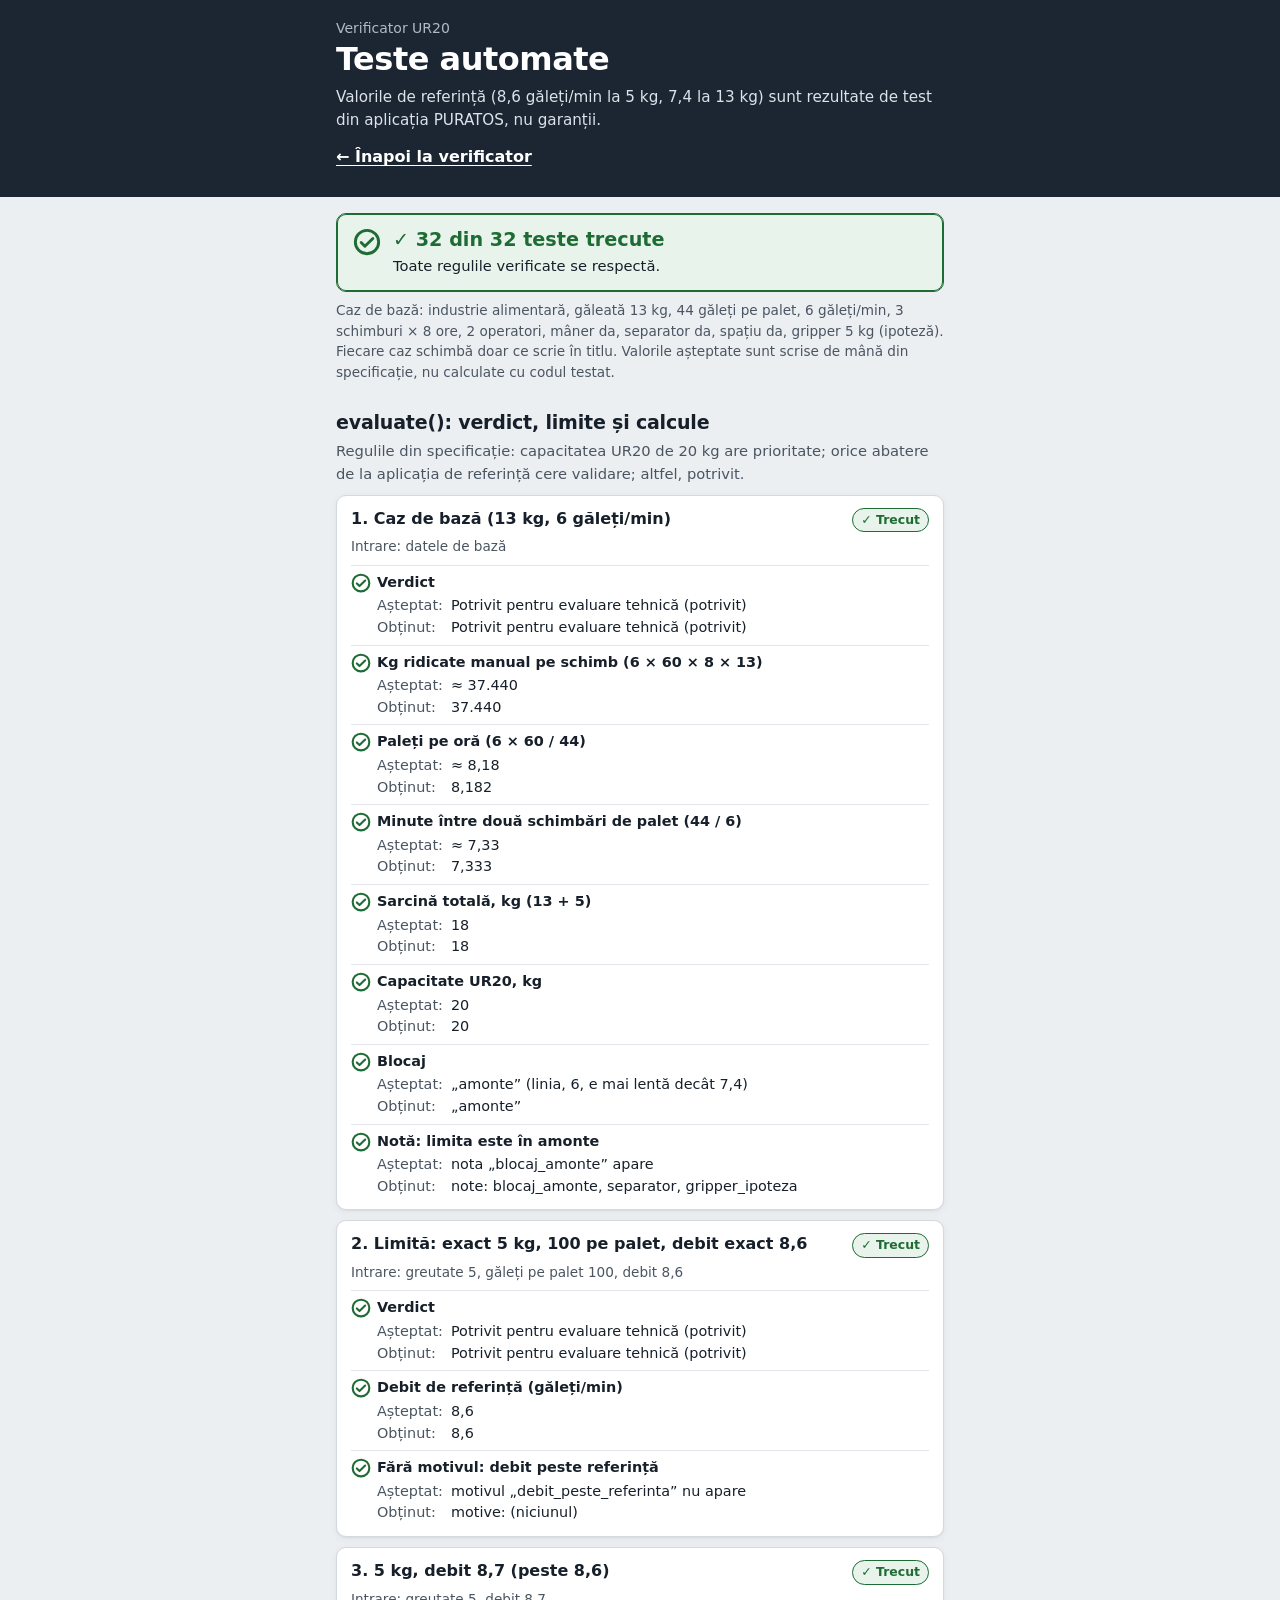
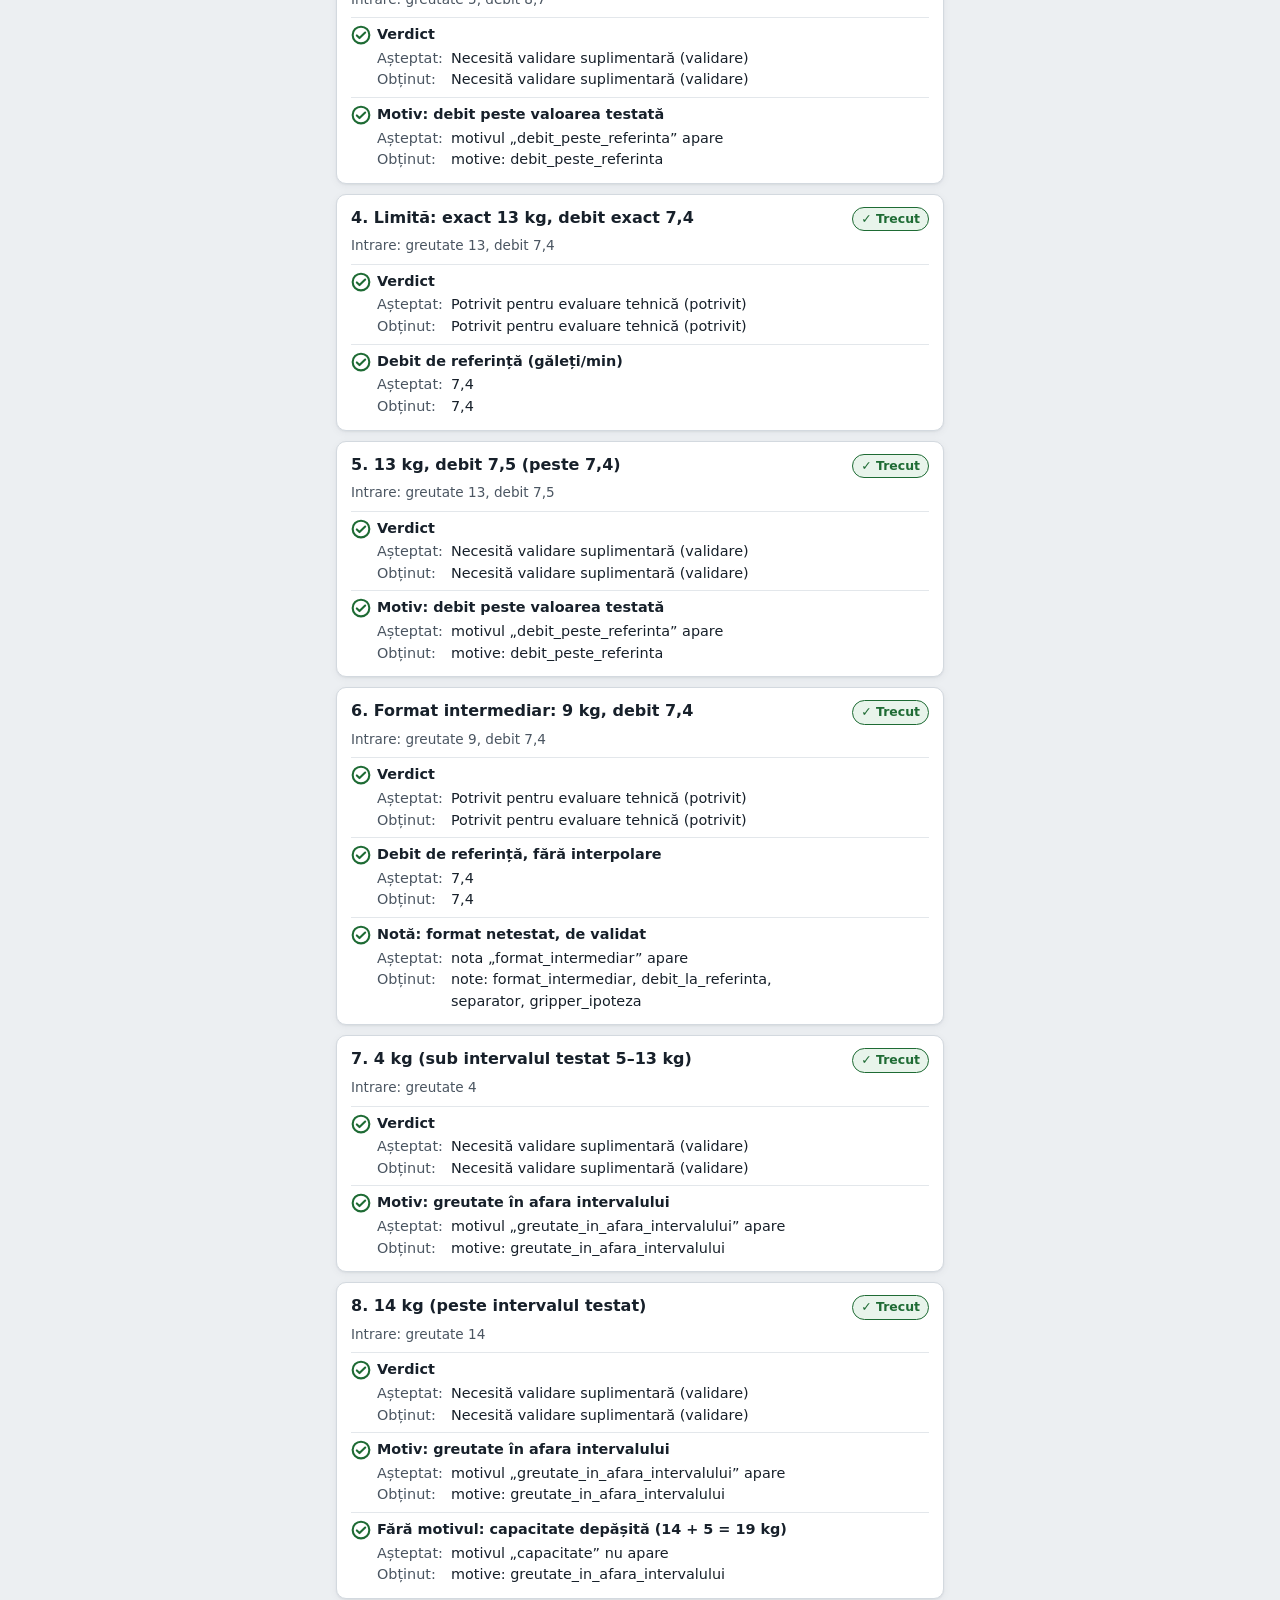
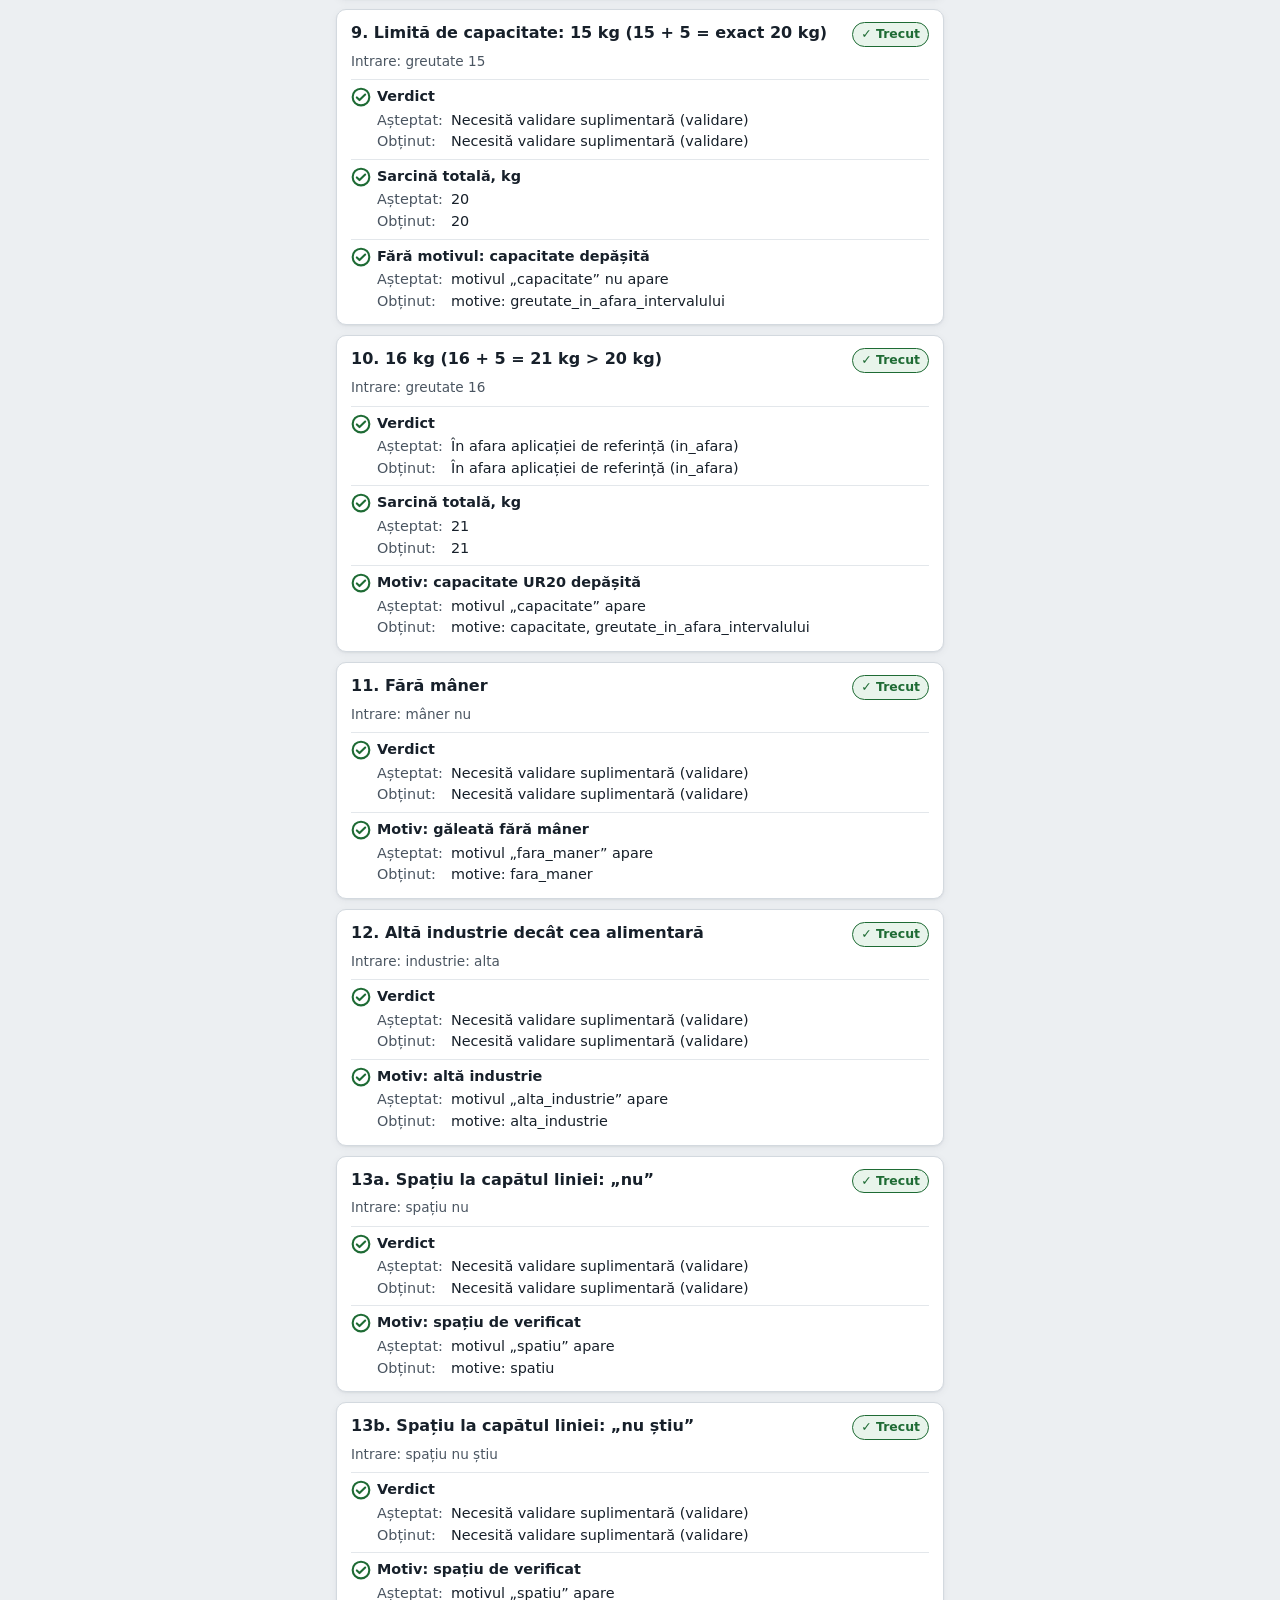
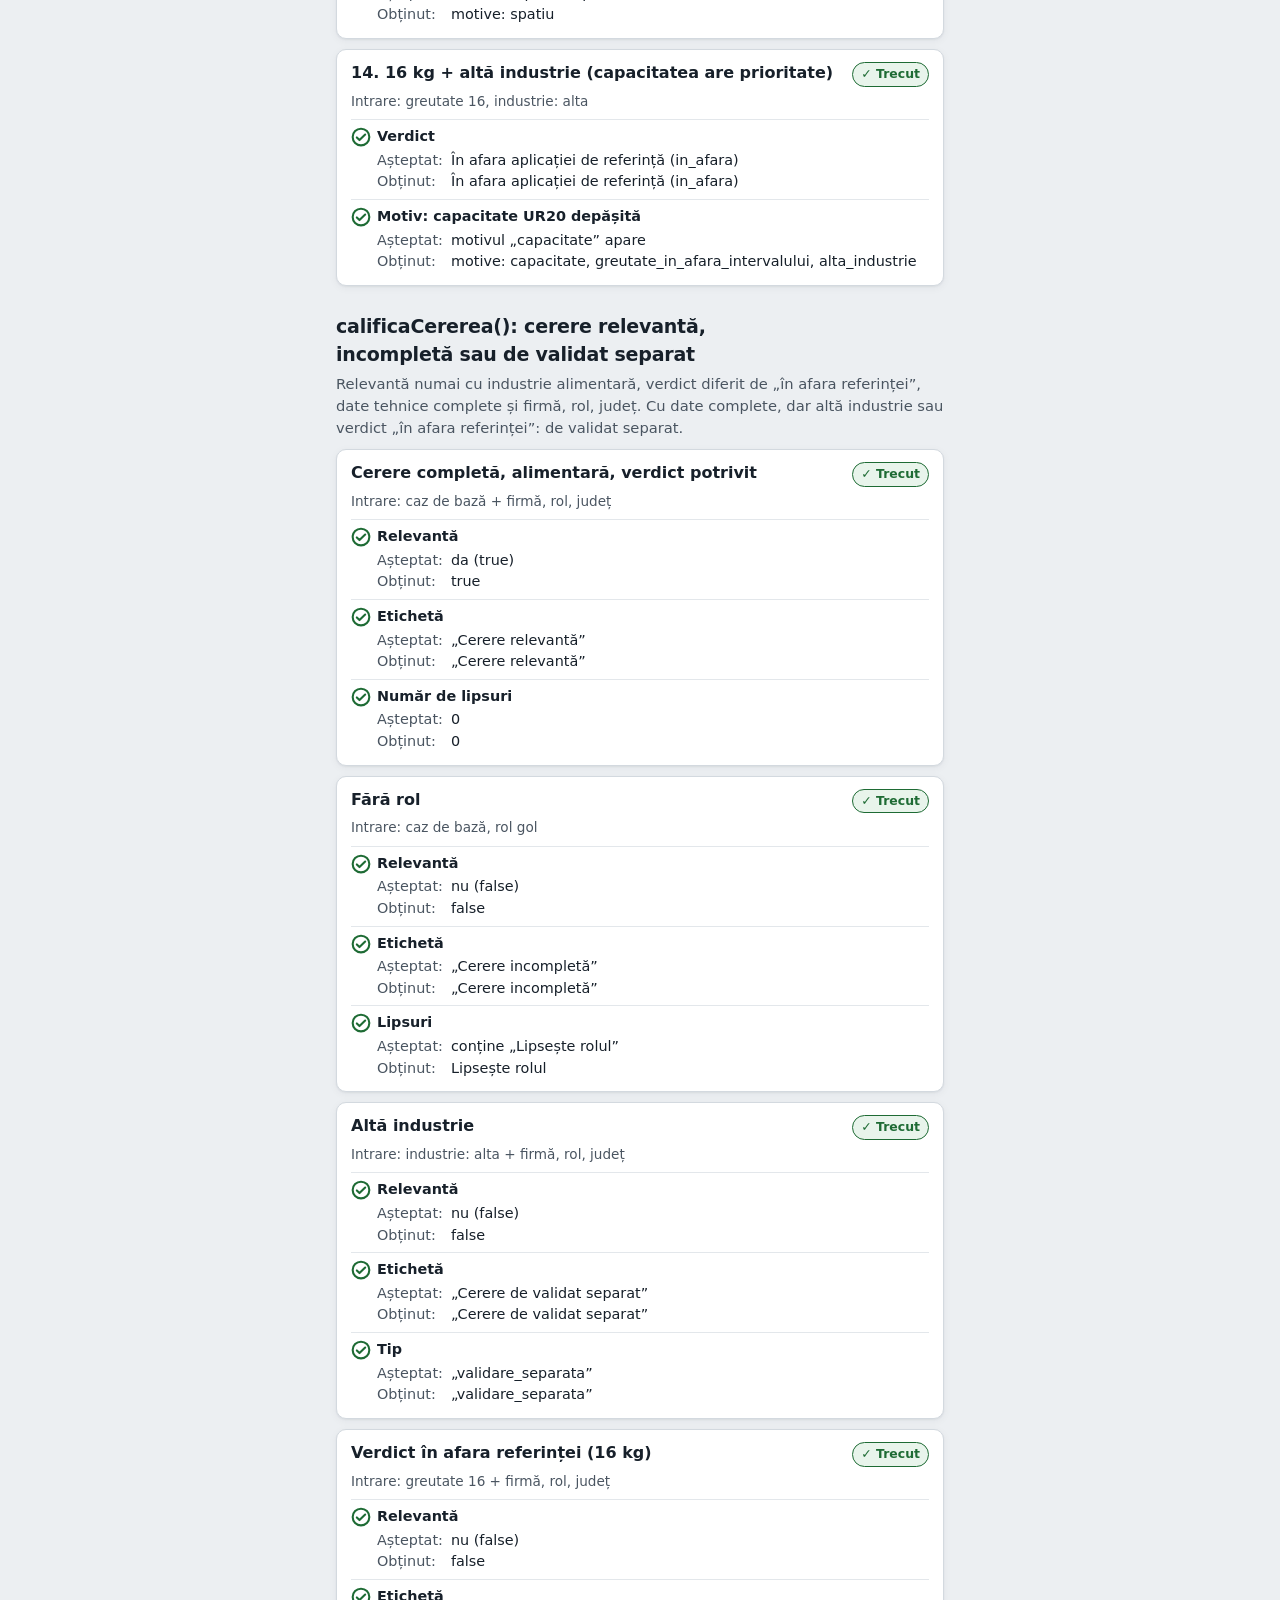
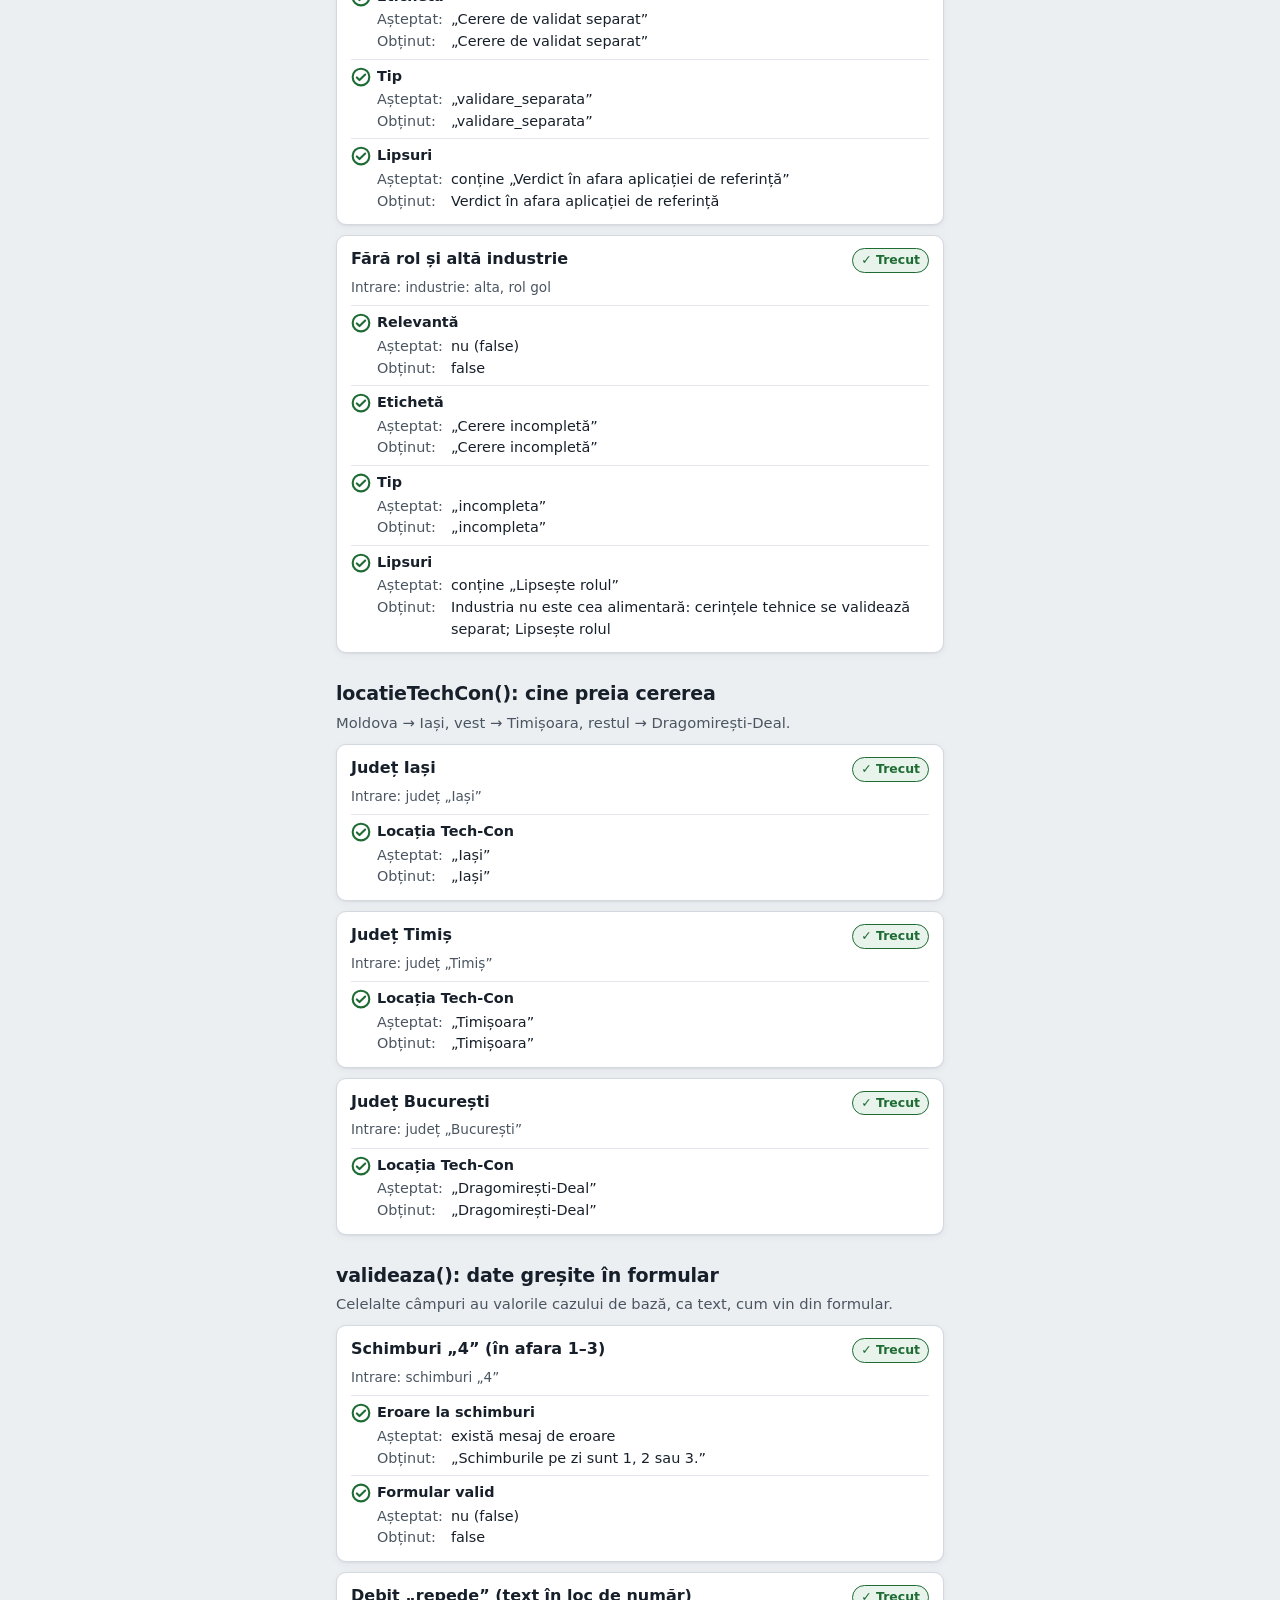
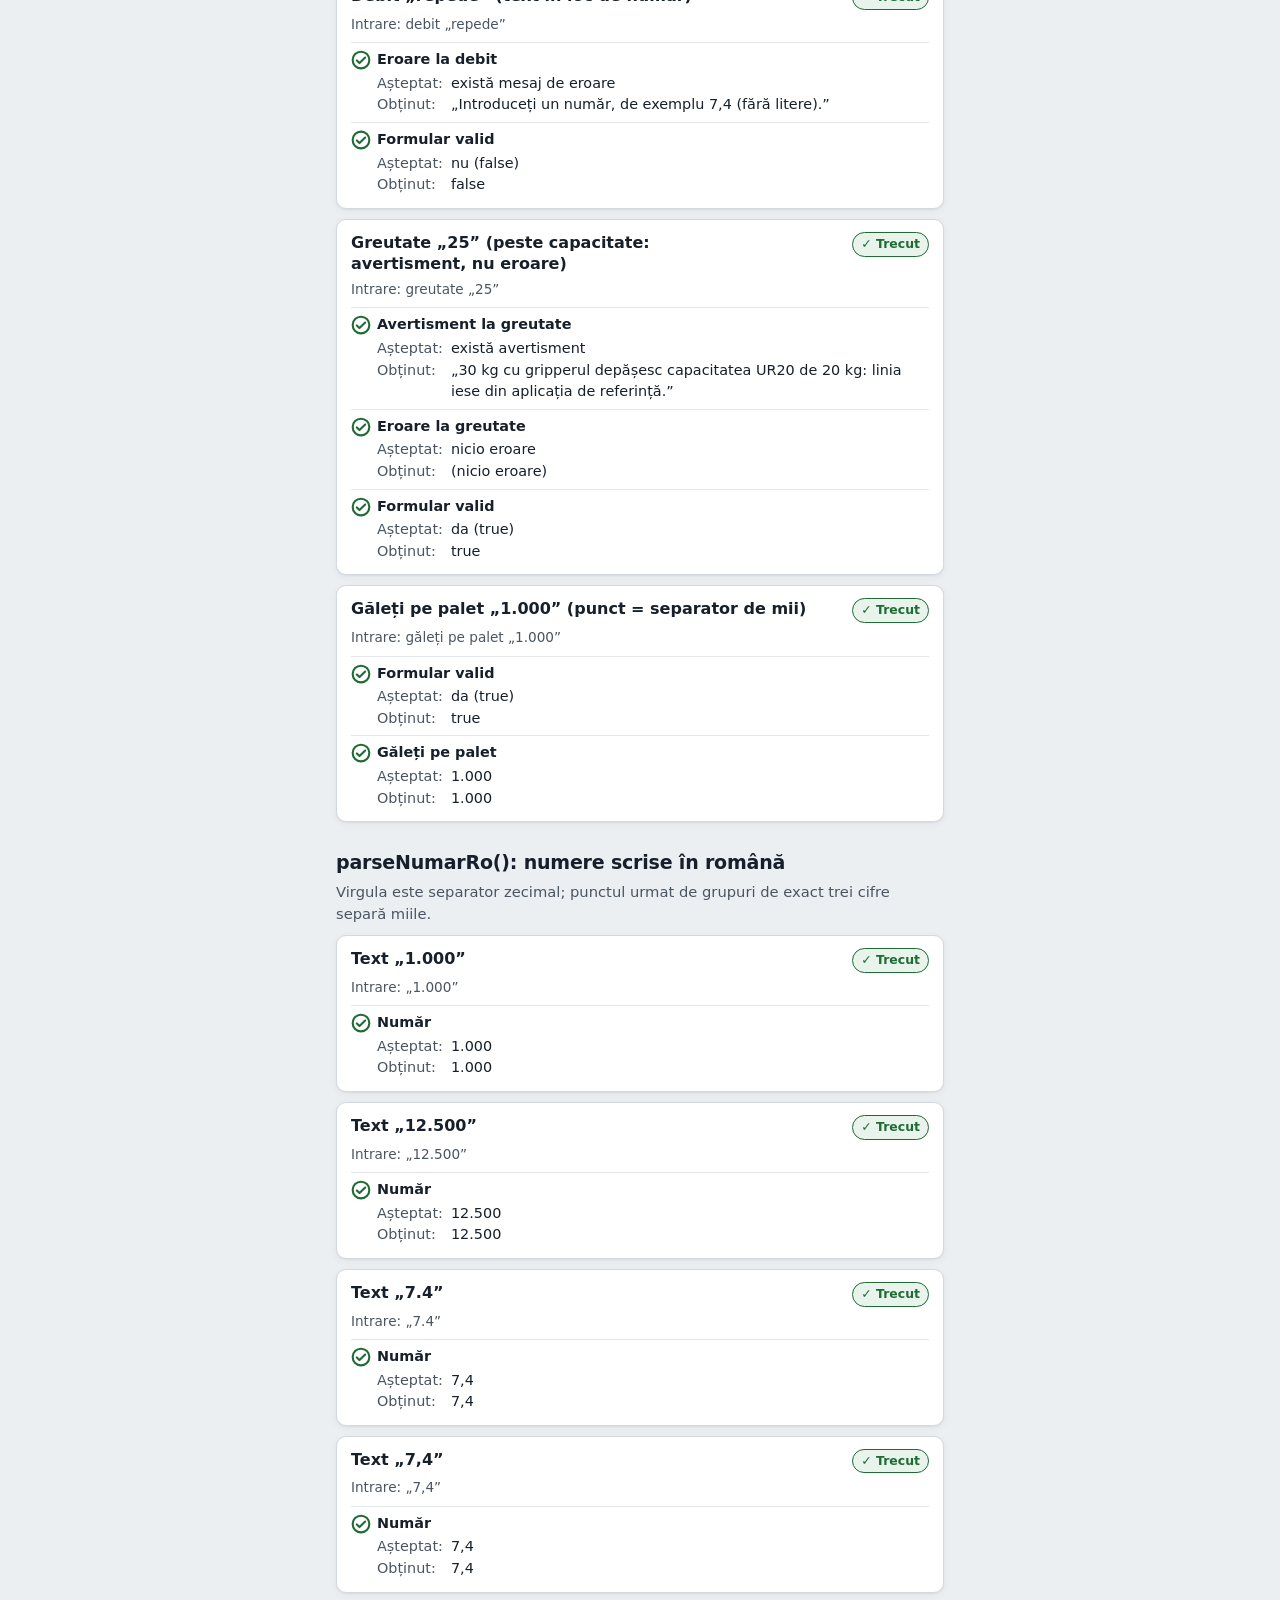
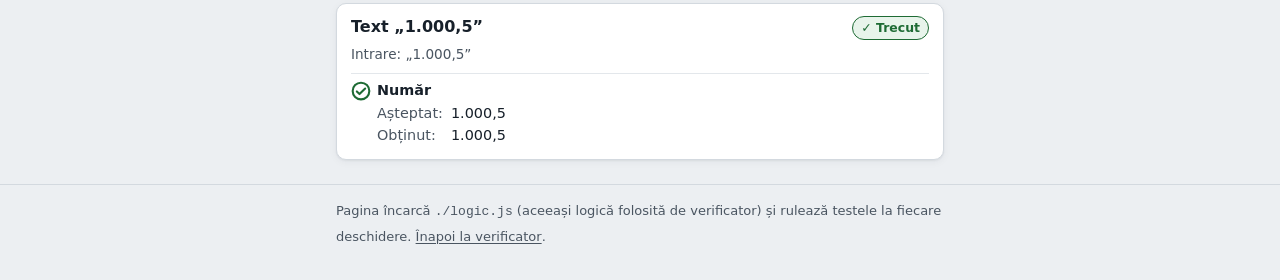
==== commit b1214b20: "Reparatii dupa testarea incrucisata (eticheta cerere, separator de mii, plural, nota de stocare) Co-" ====
--- a/test.html
+++ b/test.html
@@ -260,12 +260,13 @@
       ]
     },
     {
-      titlu: 'calificaCererea(): cerere relevantă sau incompletă',
-      text: 'Relevantă numai cu industrie alimentară, verdict diferit de „în afara referinței”, date tehnice complete și firmă, rol, județ.',
+      titlu: 'calificaCererea(): cerere relevantă, incompletă sau de validat separat',
+      text: 'Relevantă numai cu industrie alimentară, verdict diferit de „în afara referinței”, date tehnice complete și firmă, rol, județ. Cu date complete, dar altă industrie sau verdict „în afara referinței”: de validat separat.',
       teste: (function () {
         var contact = { firma: 'Firma Demo SRL', rol: 'Director de producție', judet: 'Ilfov' };
         function cc(input, c) { return function () { return L.calificaCererea(input, L.evaluate(input), c); }; }
         function eticheta(t) { return exact('Etichetă', t, function (r) { return r.eticheta; }); }
+        function tip(t) { return exact('Tip', t, function (r) { return r.tip; }); }
         function lipsa(text) {
           return adevarat('Lipsuri', 'conține „' + text + '”',
             function (r) { return r.lipsuri.length ? r.lipsuri.join('; ') : '(nicio lipsă)'; },
@@ -283,11 +284,15 @@
           ] },
           { nume: 'Altă industrie', intrare: 'industrie: alta + firmă, rol, județ', ruleaza: cc(cu({ industrie: 'alta' }), contact), verificari: [
             exact('Relevantă', false, function (r) { return r.relevanta; }, 'nu (false)'),
-            eticheta('Cerere incompletă')
+            eticheta('Cerere de validat separat'), tip('validare_separata')
           ] },
           { nume: 'Verdict în afara referinței (16 kg)', intrare: 'greutate 16 + firmă, rol, județ', ruleaza: cc(cu({ greutateKg: 16 }), contact), verificari: [
             exact('Relevantă', false, function (r) { return r.relevanta; }, 'nu (false)'),
-            eticheta('Cerere incompletă'), lipsa('Verdict în afara aplicației de referință')
+            eticheta('Cerere de validat separat'), tip('validare_separata'), lipsa('Verdict în afara aplicației de referință')
+          ] },
+          { nume: 'Fără rol și altă industrie', intrare: 'industrie: alta, rol gol', ruleaza: cc(cu({ industrie: 'alta' }), { firma: contact.firma, rol: '', judet: contact.judet }), verificari: [
+            exact('Relevantă', false, function (r) { return r.relevanta; }, 'nu (false)'),
+            eticheta('Cerere incompletă'), tip('incompleta'), lipsa('Lipsește rolul')
           ] }
         ];
       })()
@@ -319,8 +324,23 @@
           adevarat('Avertisment la greutate', 'există avertisment', function (r) { return r.avertismente.greutate ? '„' + r.avertismente.greutate + '”' : '(fără avertisment)'; }, function (r) { return !!r.avertismente.greutate; }),
           adevarat('Eroare la greutate', 'nicio eroare', function (r) { return r.erori.greutate ? '„' + r.erori.greutate + '”' : '(nicio eroare)'; }, function (r) { return !r.erori.greutate; }),
           exact('Formular valid', true, function (r) { return r.ok; }, 'da (true)')
+        ] },
+        { nume: 'Găleți pe palet „1.000” (punct = separator de mii)', intrare: 'găleți pe palet „1.000”', ruleaza: function () { return L.valideaza(brutBaza({ 'galeti-palet': '1.000' })); }, verificari: [
+          exact('Formular valid', true, function (r) { return r.ok; }, 'da (true)'),
+          exact('Găleți pe palet', 1000, function (r) { return r.valori.galetiPePalet; })
         ] }
       ]
+    },
+    {
+      titlu: 'parseNumarRo(): numere scrise în română',
+      text: 'Virgula este separator zecimal; punctul urmat de grupuri de exact trei cifre separă miile.',
+      teste: [
+        ['1.000', 1000], ['12.500', 12500], ['7.4', 7.4], ['7,4', 7.4], ['1.000,5', 1000.5]
+      ].map(function (p) {
+        return { nume: 'Text „' + p[0] + '”', intrare: '„' + p[0] + '”',
+          ruleaza: function () { return L.parseNumarRo(p[0]); },
+          verificari: [exact('Număr', p[1], function (r) { return r; })] };
+      })
     }
   ];
 
--- a/style.css
+++ b/style.css
@@ -282,6 +282,11 @@
 .calificare-relevanta { background: var(--ok-fundal); border-color: var(--ok); box-shadow: inset 0 0 0 1px var(--ok); color: var(--ok); }
 .calificare-incompleta { background: var(--atentie-fundal); border-color: var(--atentie-linie); box-shadow: inset 0 0 0 1px var(--atentie-linie); color: var(--atentie); }
 .calificare-incompleta ul { color: var(--text); }
+.calificare-separata { background: var(--actiune-fundal); border-color: var(--actiune); box-shadow: inset 0 0 0 1px var(--actiune); color: var(--actiune); }
+.calificare-separata ul { color: var(--text); }
+.nota-stocare { display: flex; gap: 8px; align-items: flex-start; margin: 12px 0; padding: 10px 12px; border-radius: var(--raza-mica); background: var(--atentie-fundal); border: 1px solid var(--atentie-linie); color: var(--atentie); font-weight: 600; line-height: 1.4; }
+.nota-stocare[hidden] { display: none; }
+.nota-stocare .ico-mesaj { margin-top: 1px; }
 .alocare { background: var(--suprafata-2); border: 1px solid var(--linie); border-radius: var(--raza-mica); padding: 12px; margin: 12px 0; line-height: 1.45; }
 .alocare p { margin: 0; }
 .tabel-date { width: 100%; border-collapse: collapse; font-size: .9375rem; margin-top: 2px; font-variant-numeric: tabular-nums; }
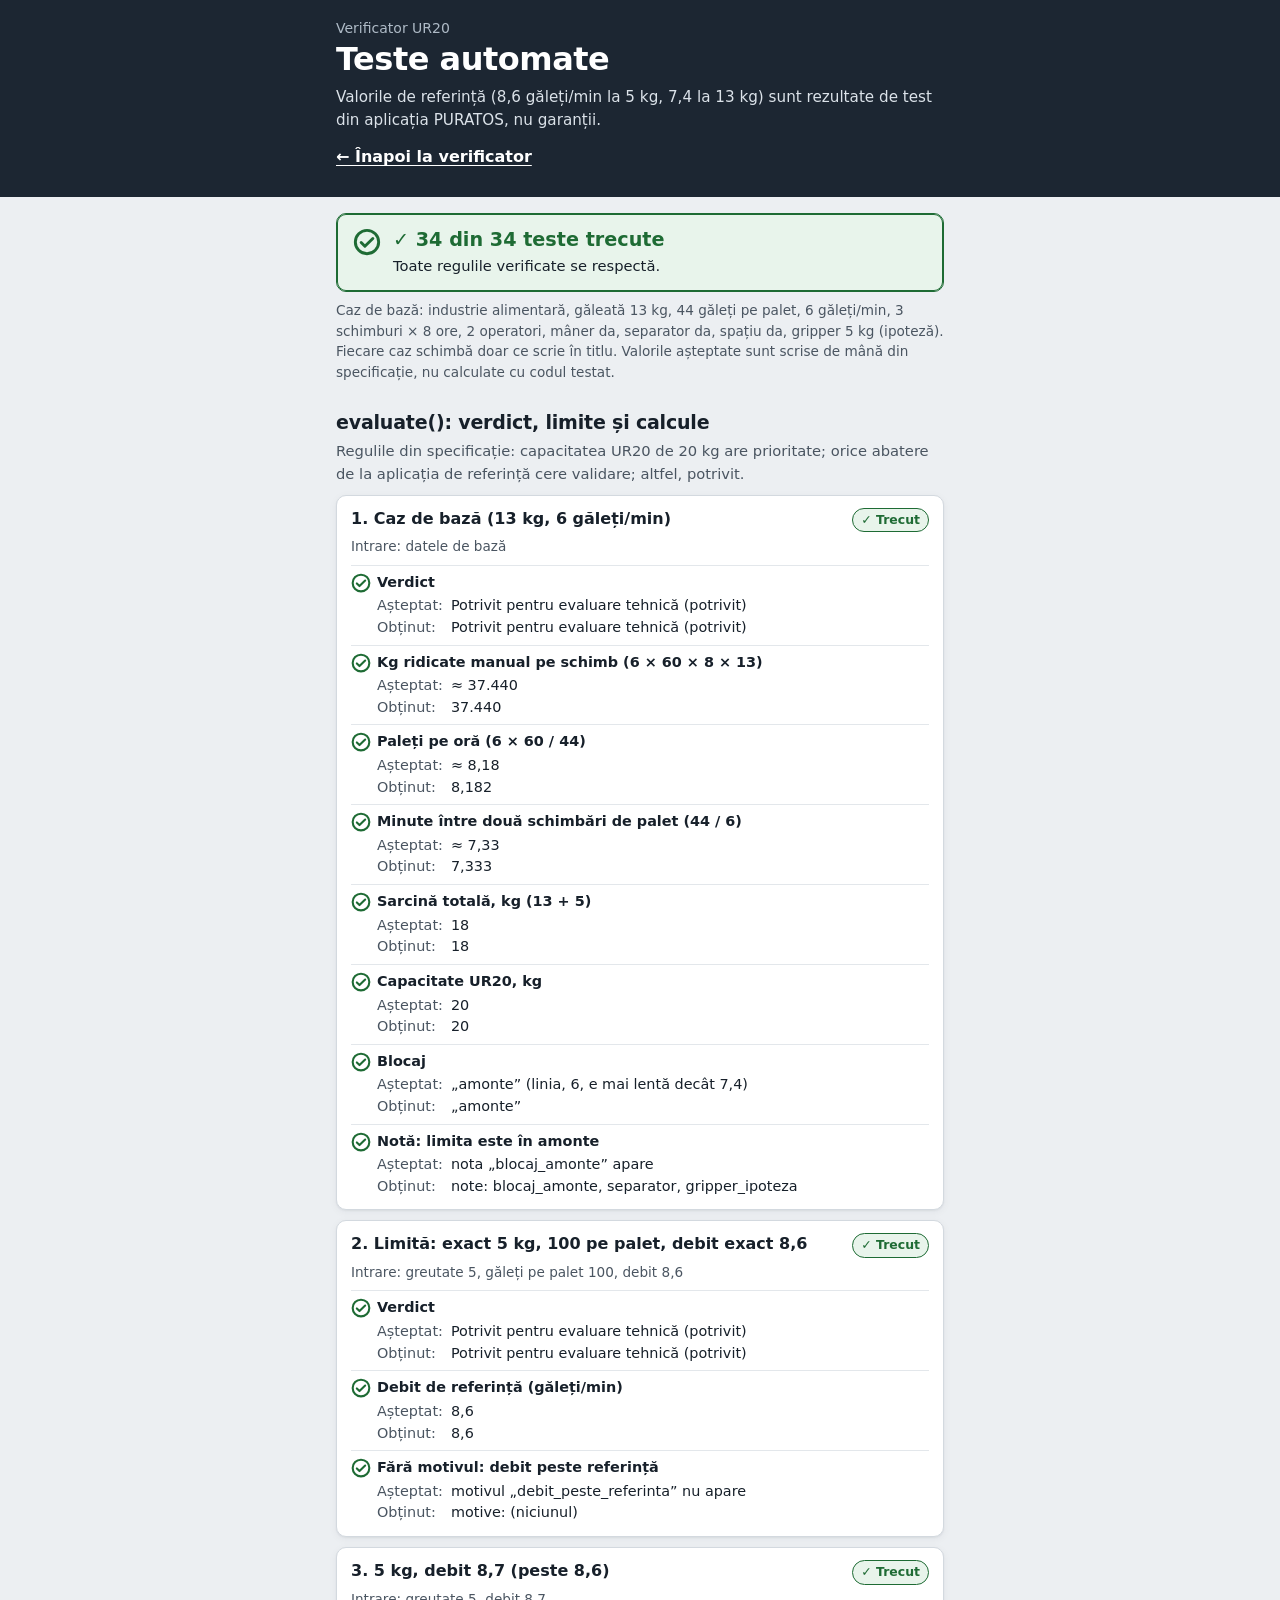
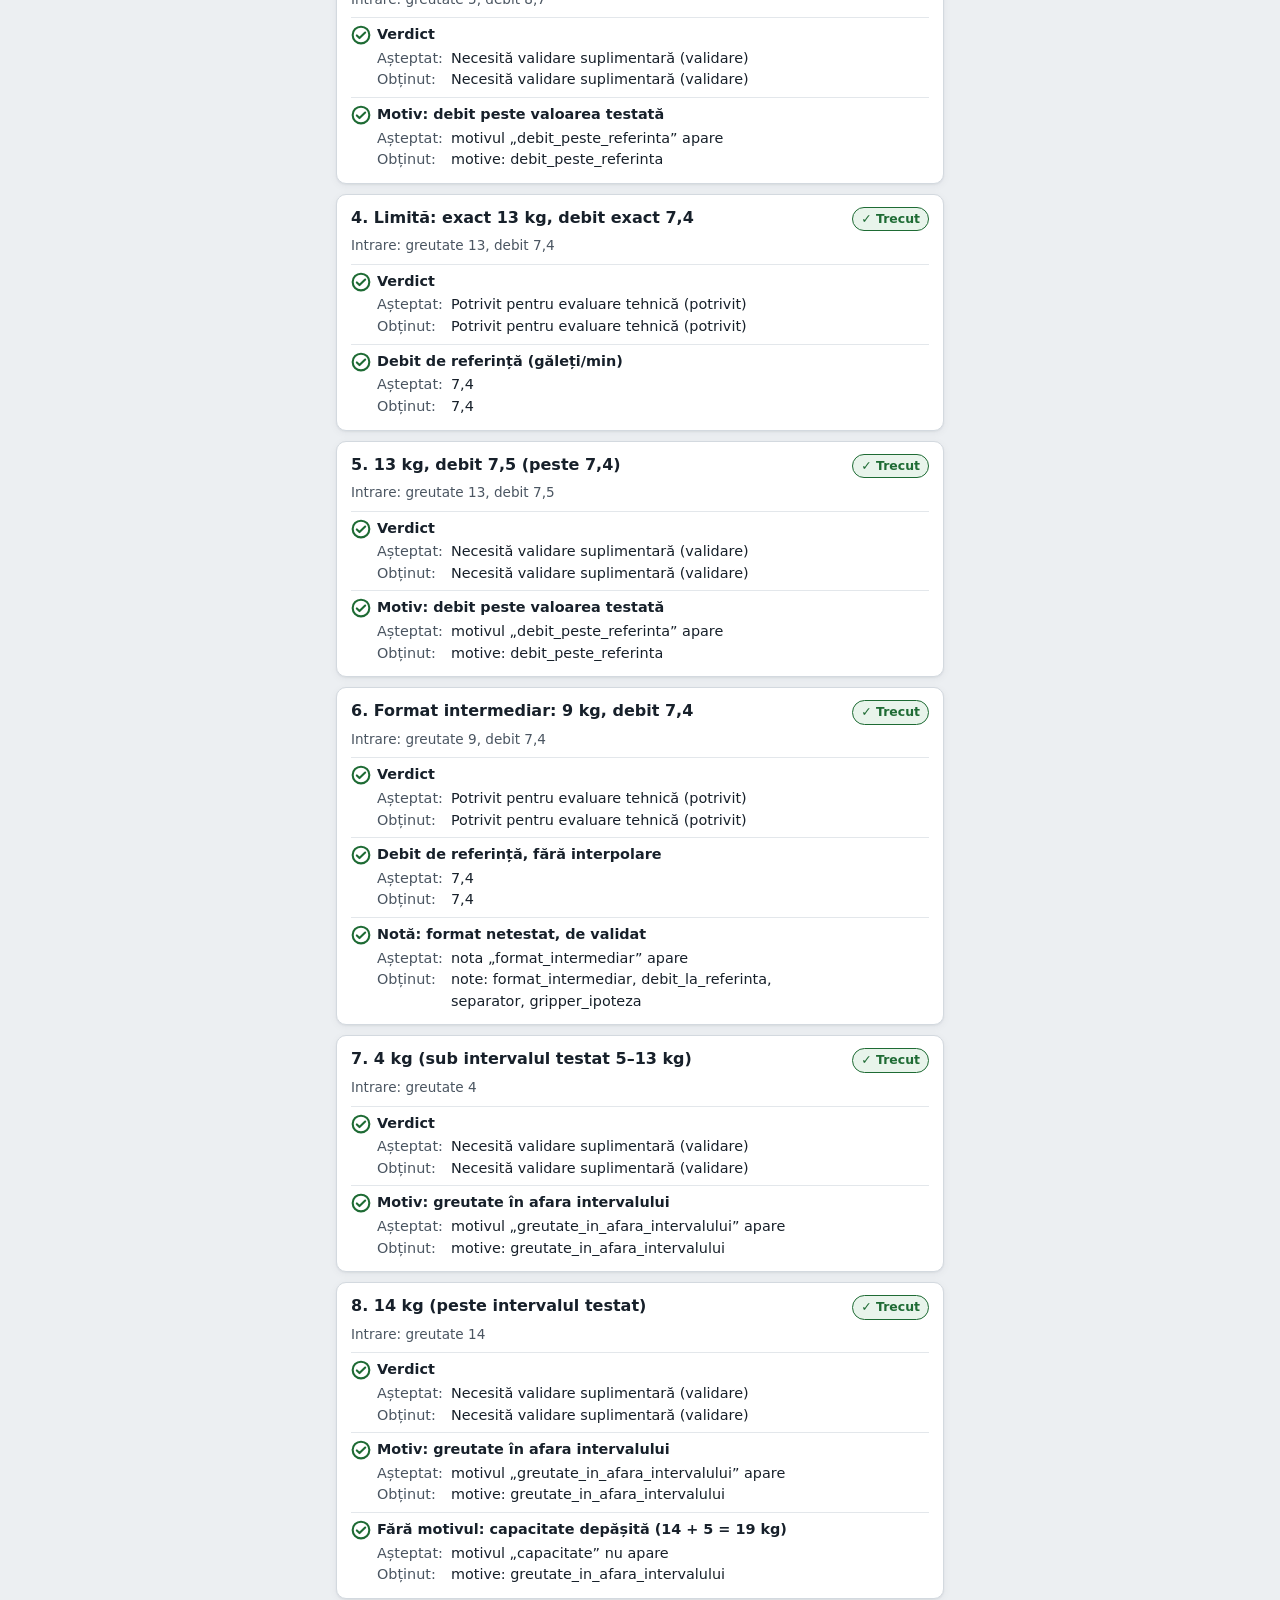
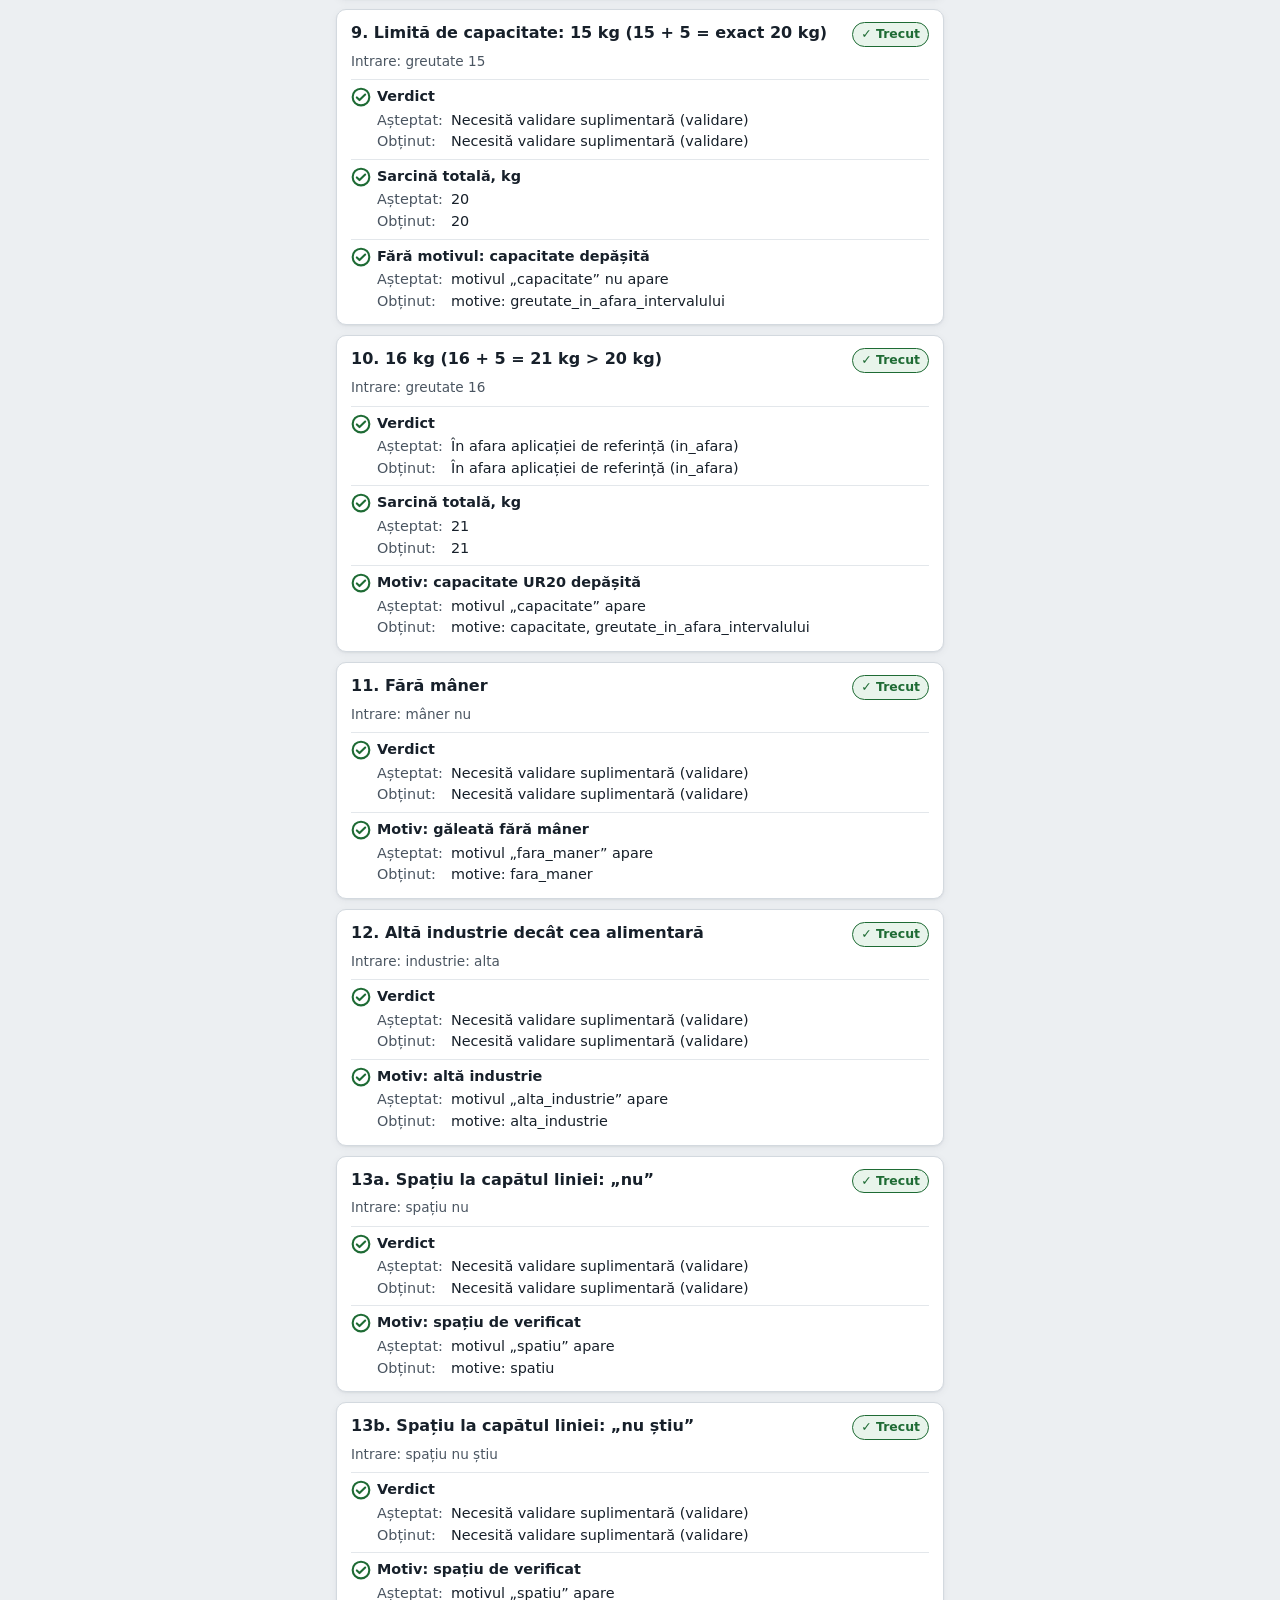
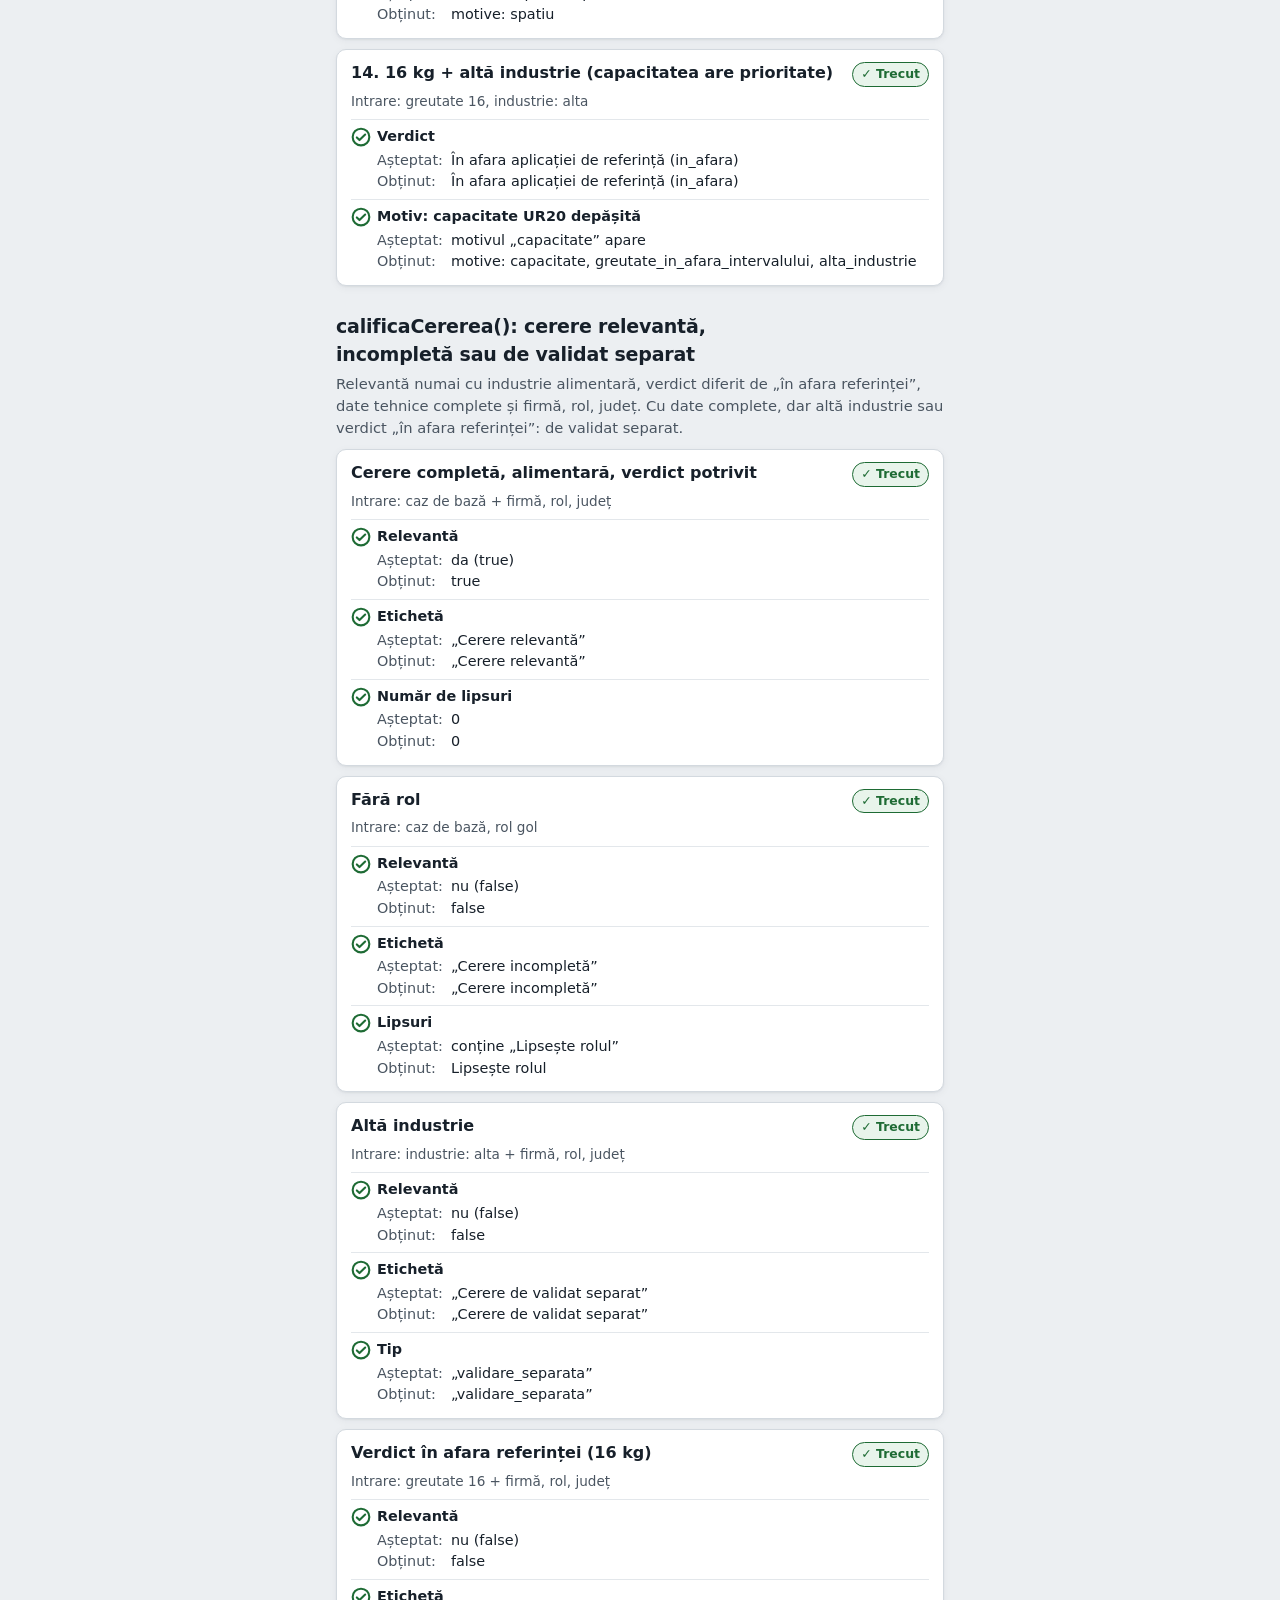
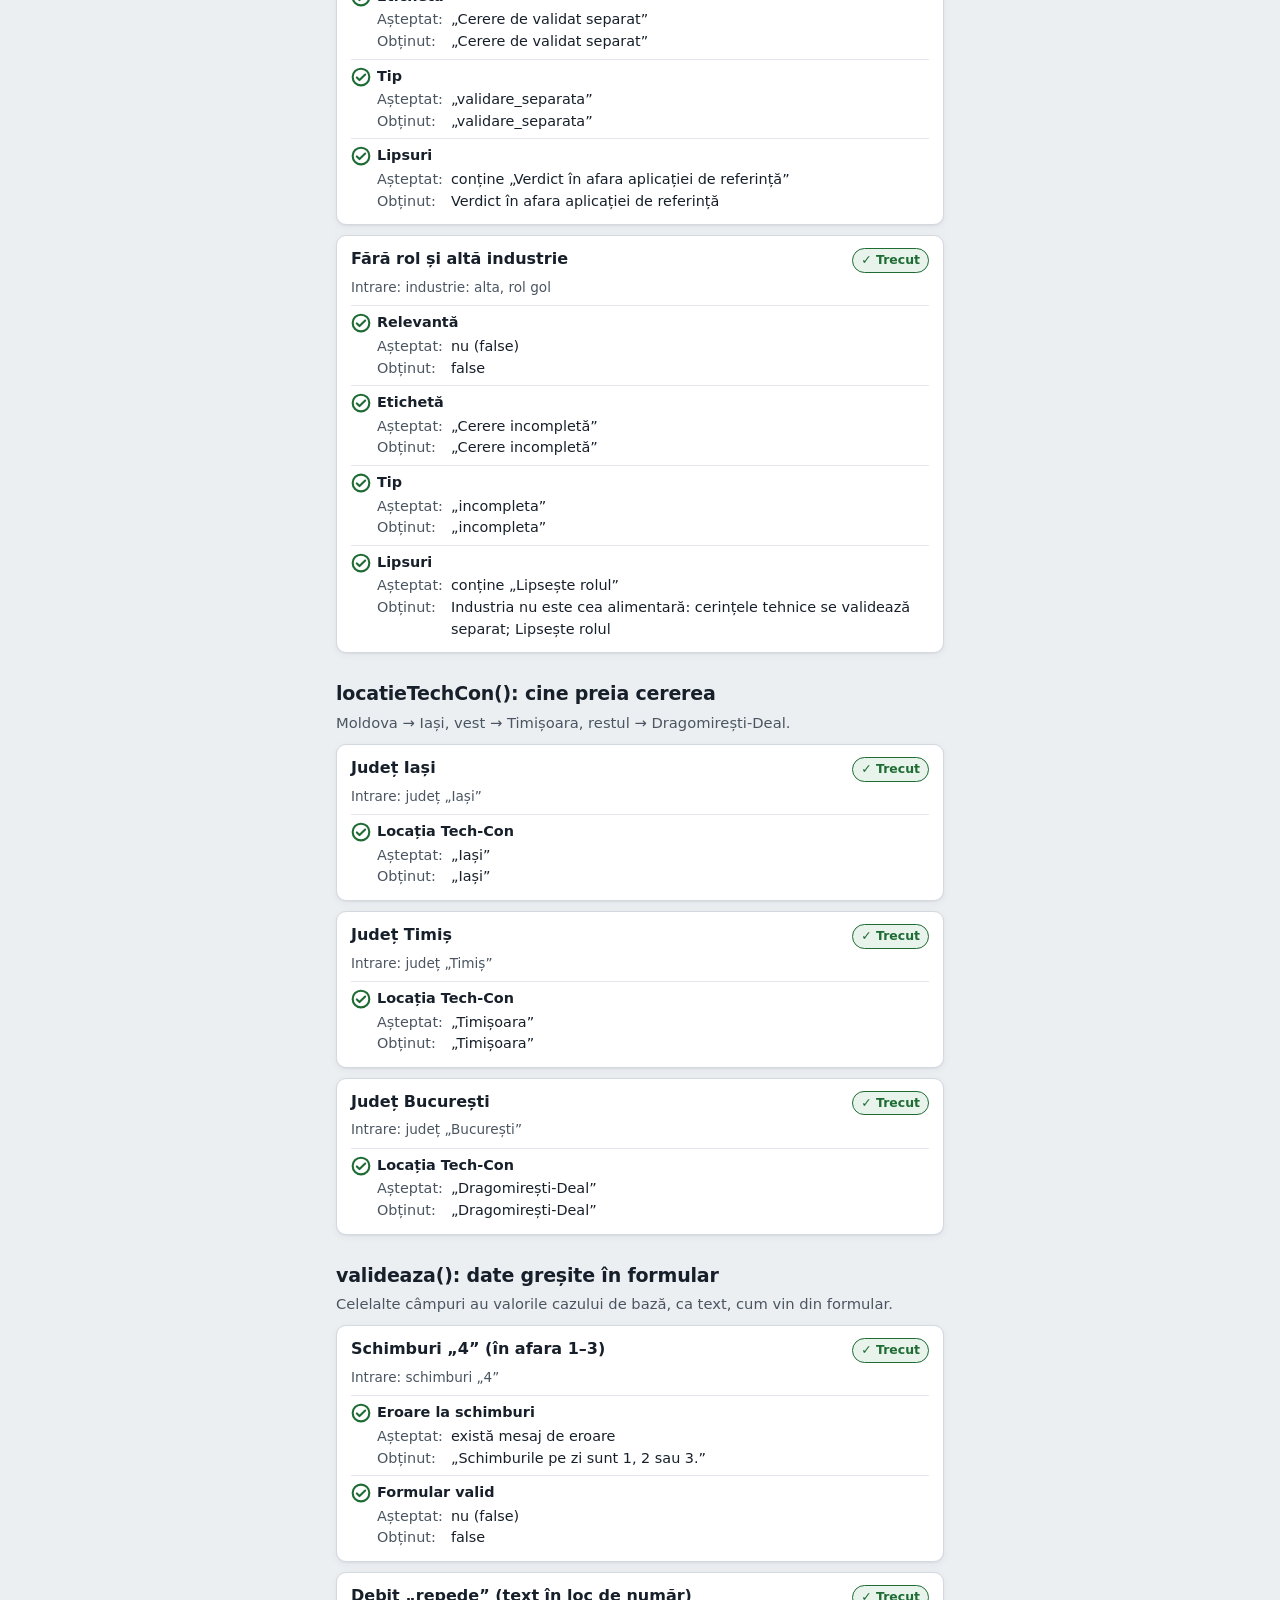
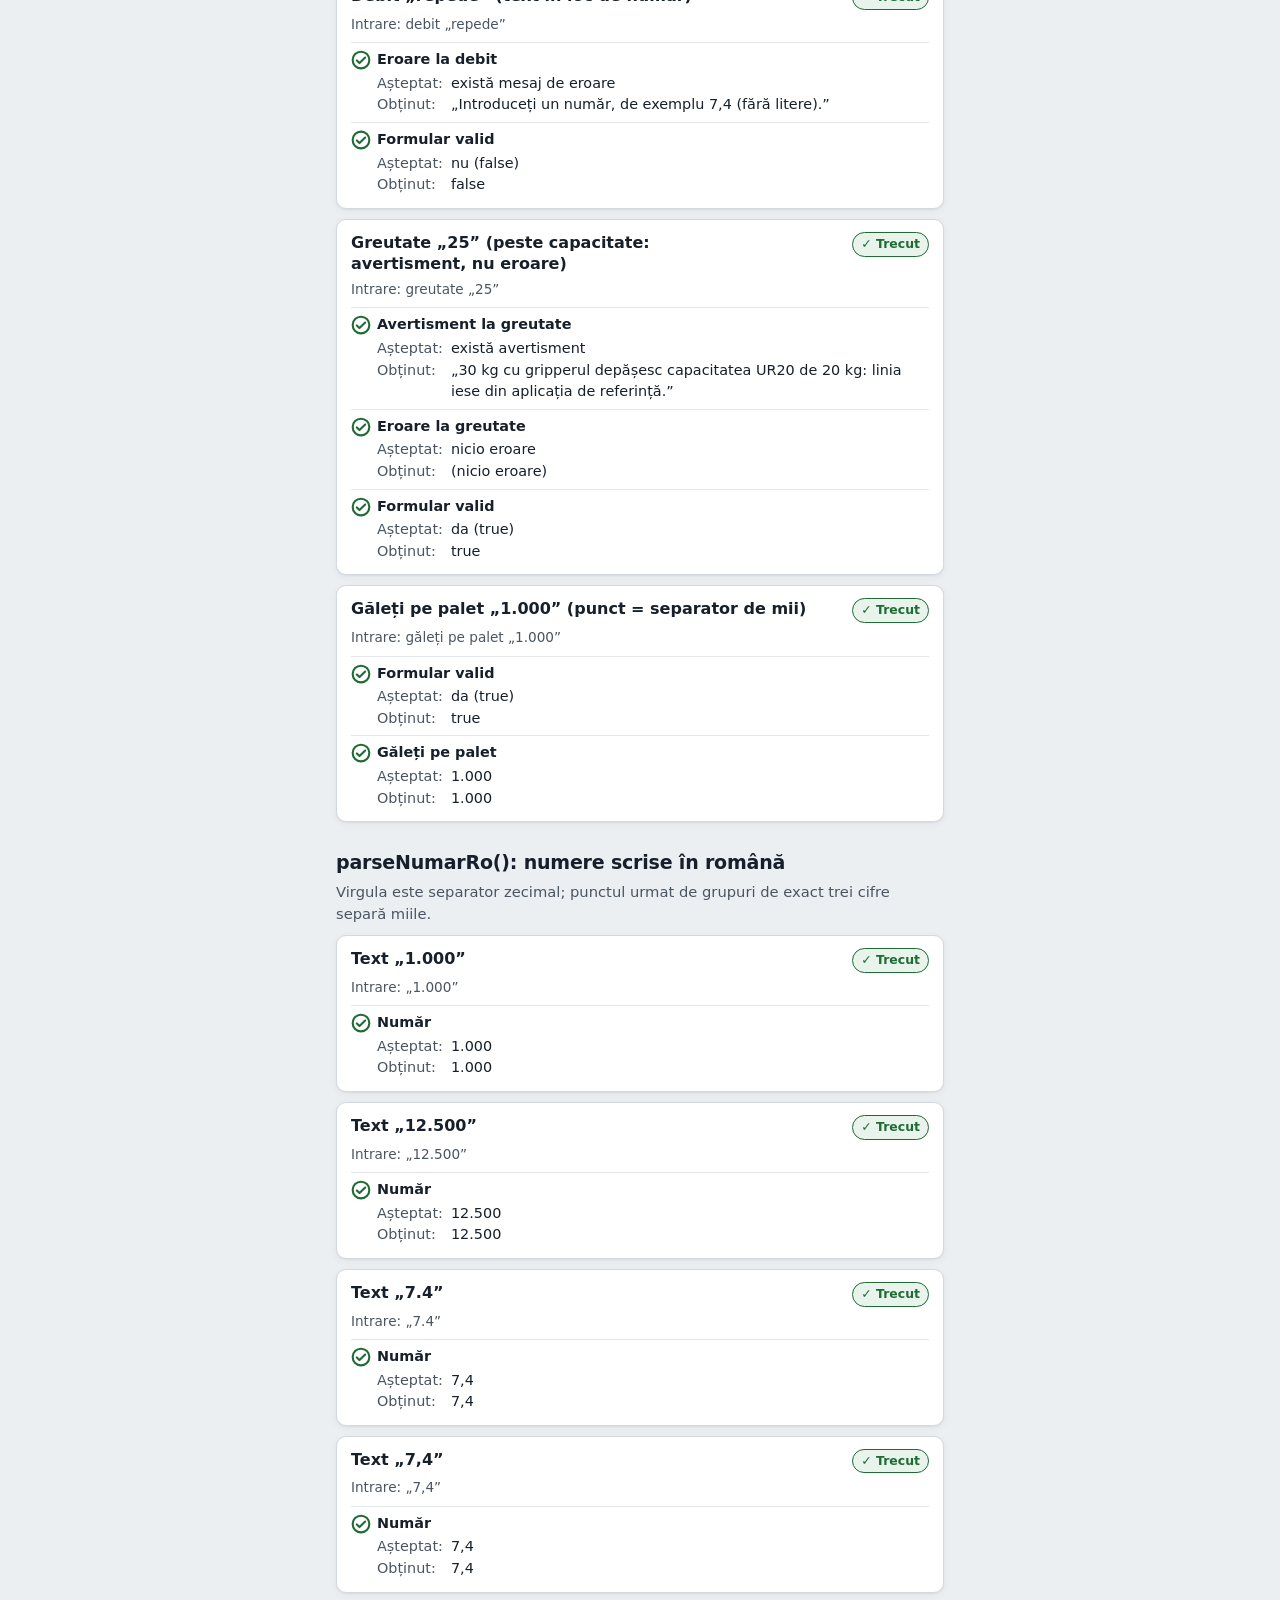
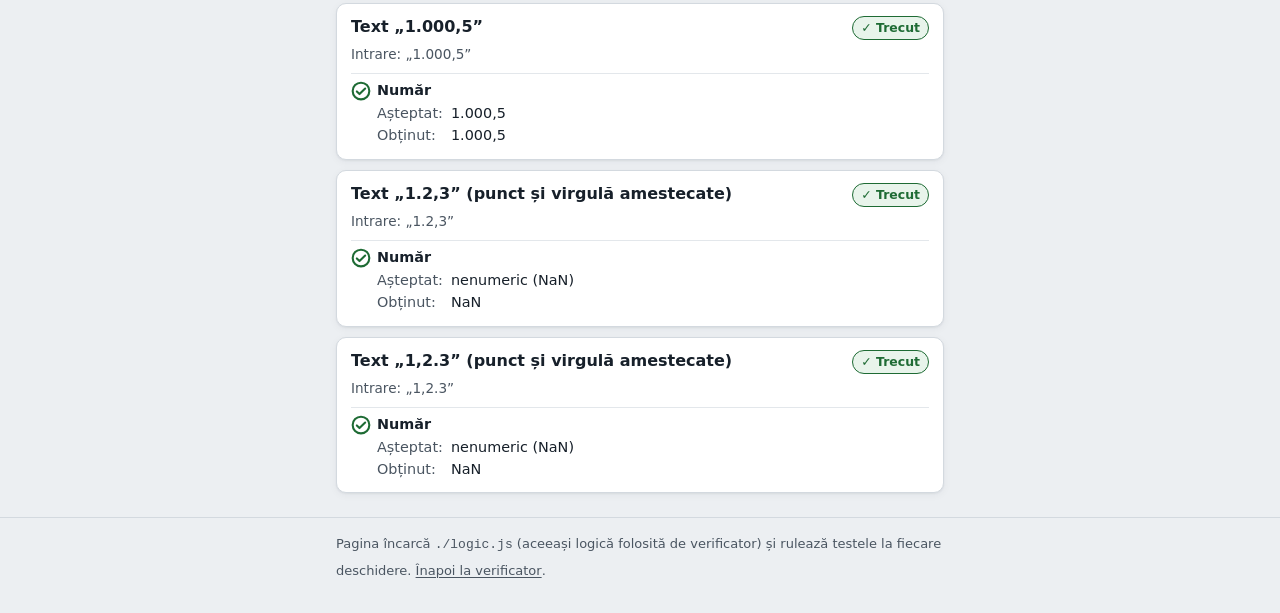
==== commit fd11411c: "Reparatie: numere cu punct si virgula amestecate sunt respinse Co-Authored-By: Claude Fable 5.2 <nor" ====
--- a/test.html
+++ b/test.html
@@ -340,7 +340,12 @@
         return { nume: 'Text „' + p[0] + '”', intrare: '„' + p[0] + '”',
           ruleaza: function () { return L.parseNumarRo(p[0]); },
           verificari: [exact('Număr', p[1], function (r) { return r; })] };
-      })
+      }).concat(['1.2,3', '1,2.3'].map(function (x) {
+        return { nume: 'Text „' + x + '” (punct și virgulă amestecate)', intrare: '„' + x + '”',
+          ruleaza: function () { return L.parseNumarRo(x); },
+          verificari: [adevarat('Număr', 'nenumeric (NaN)', function (r) { return String(r); },
+            function (r) { return typeof r === 'number' && r !== r; })] };
+      }))
     }
   ];
 
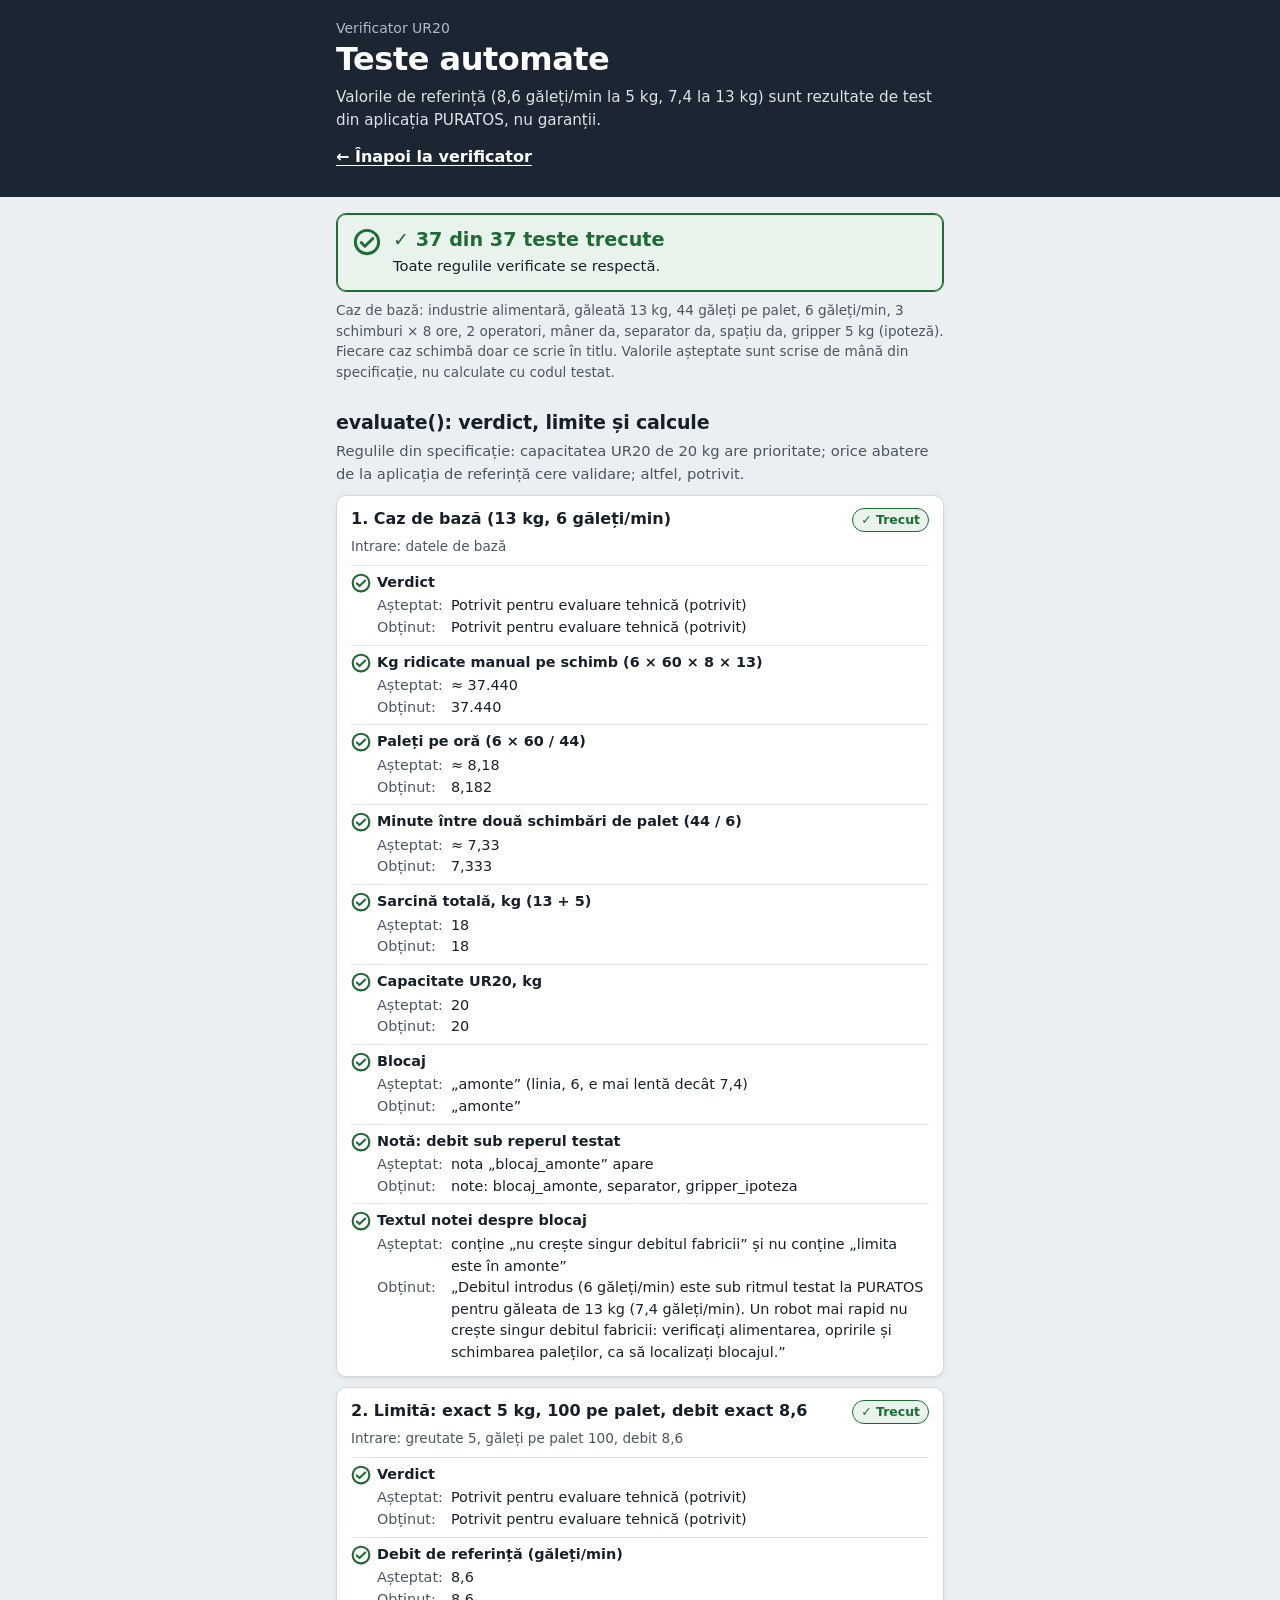
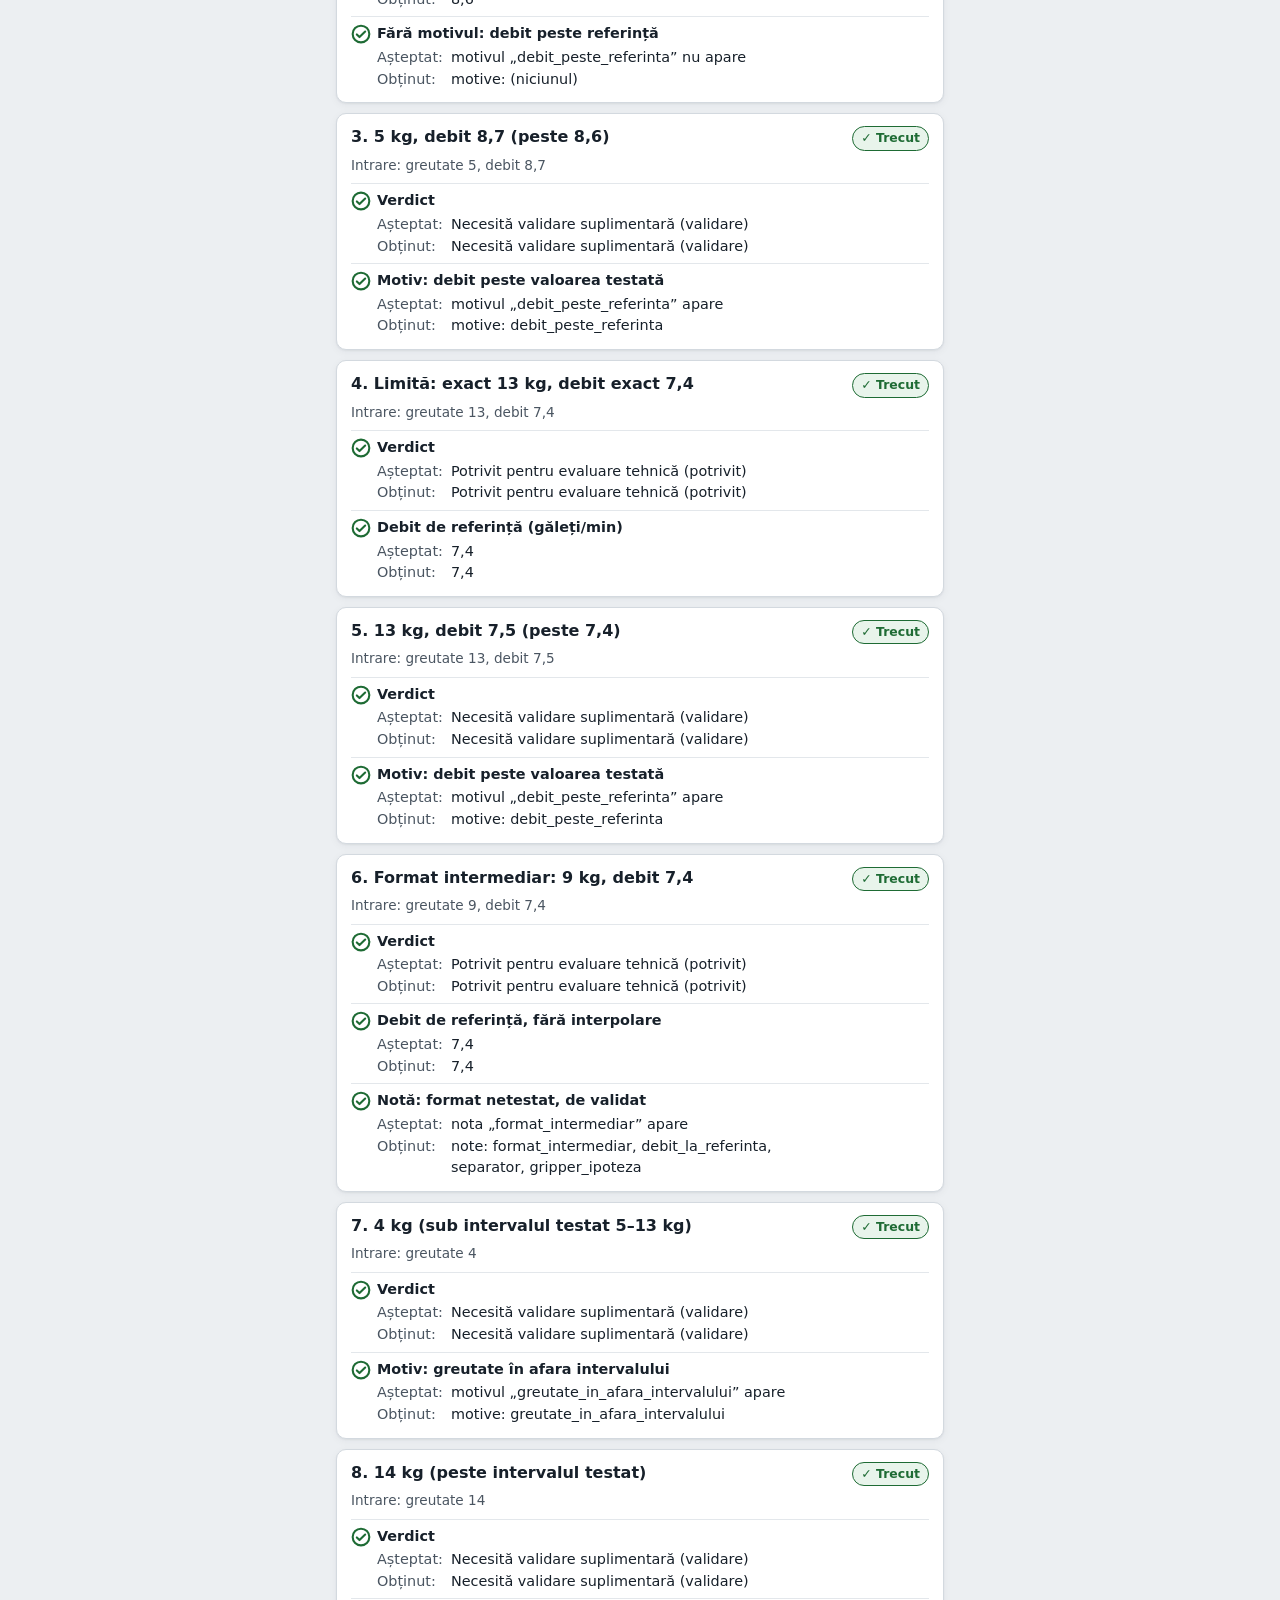
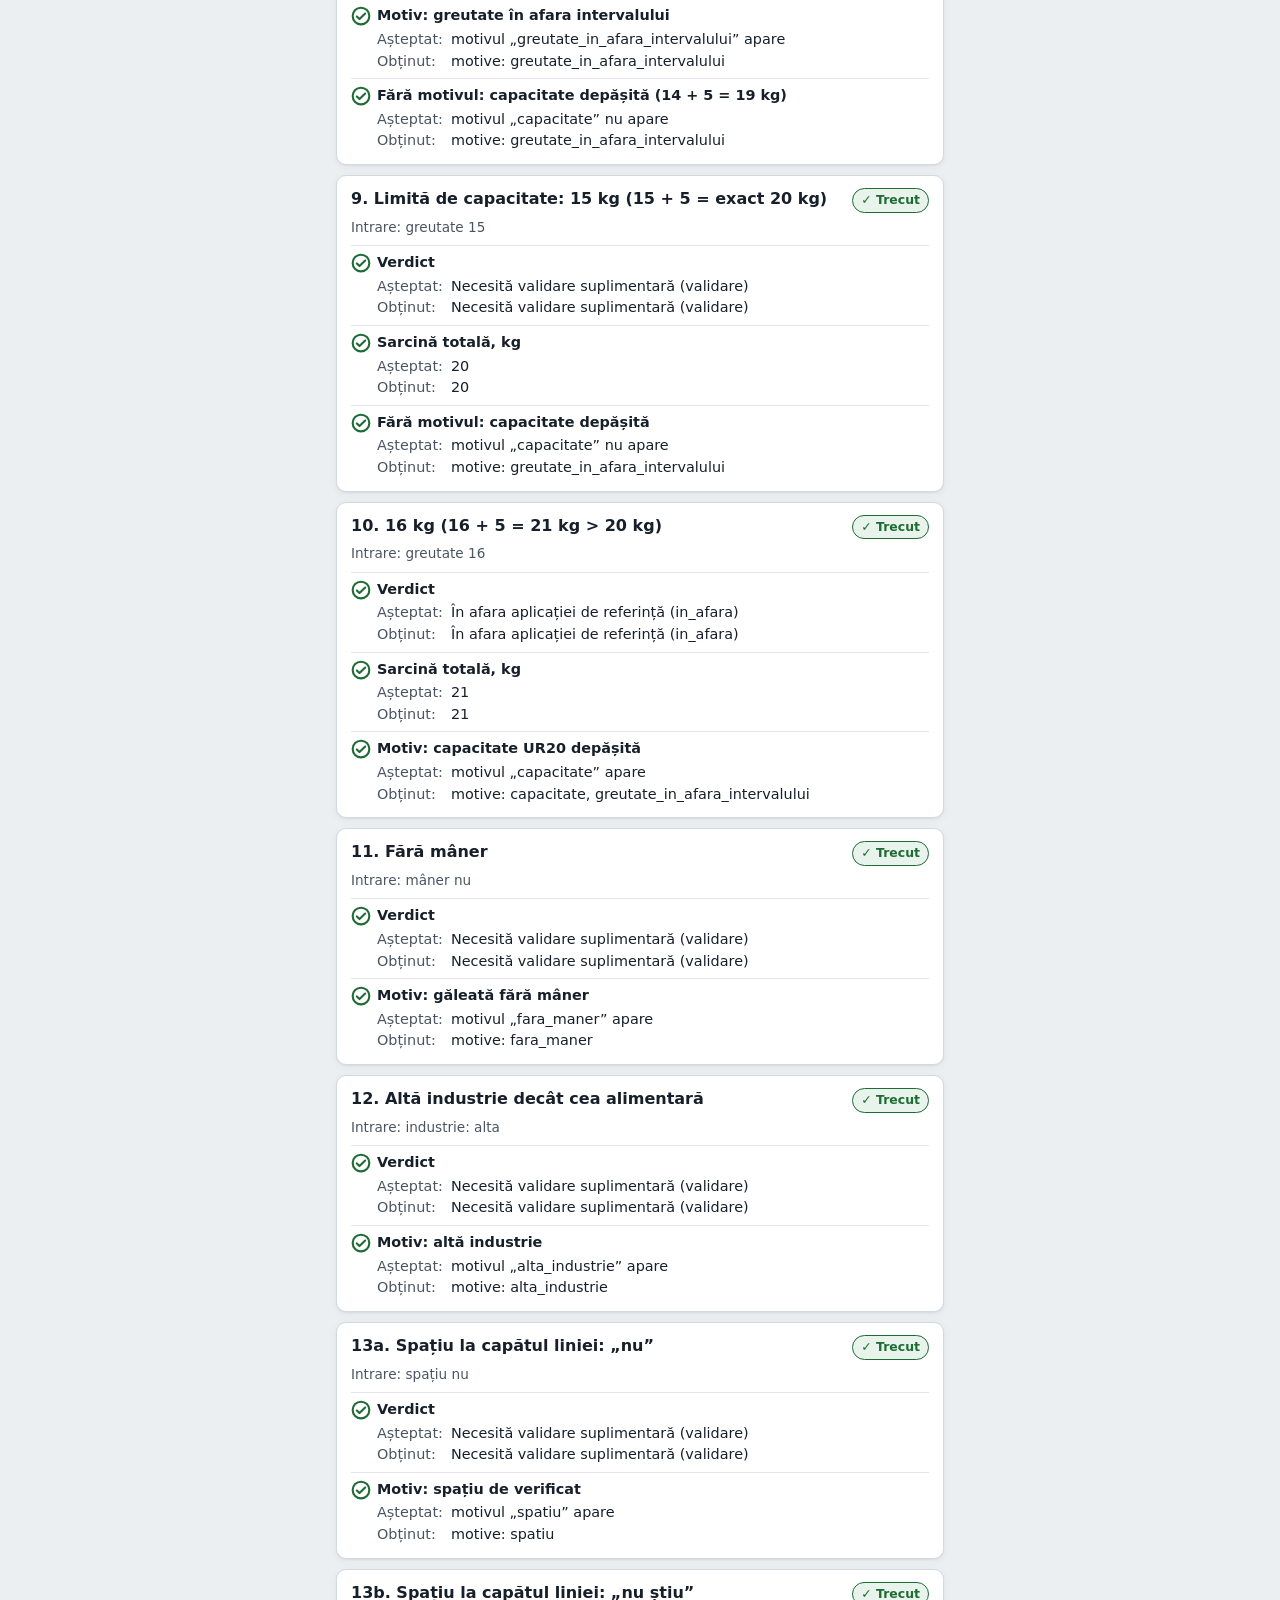
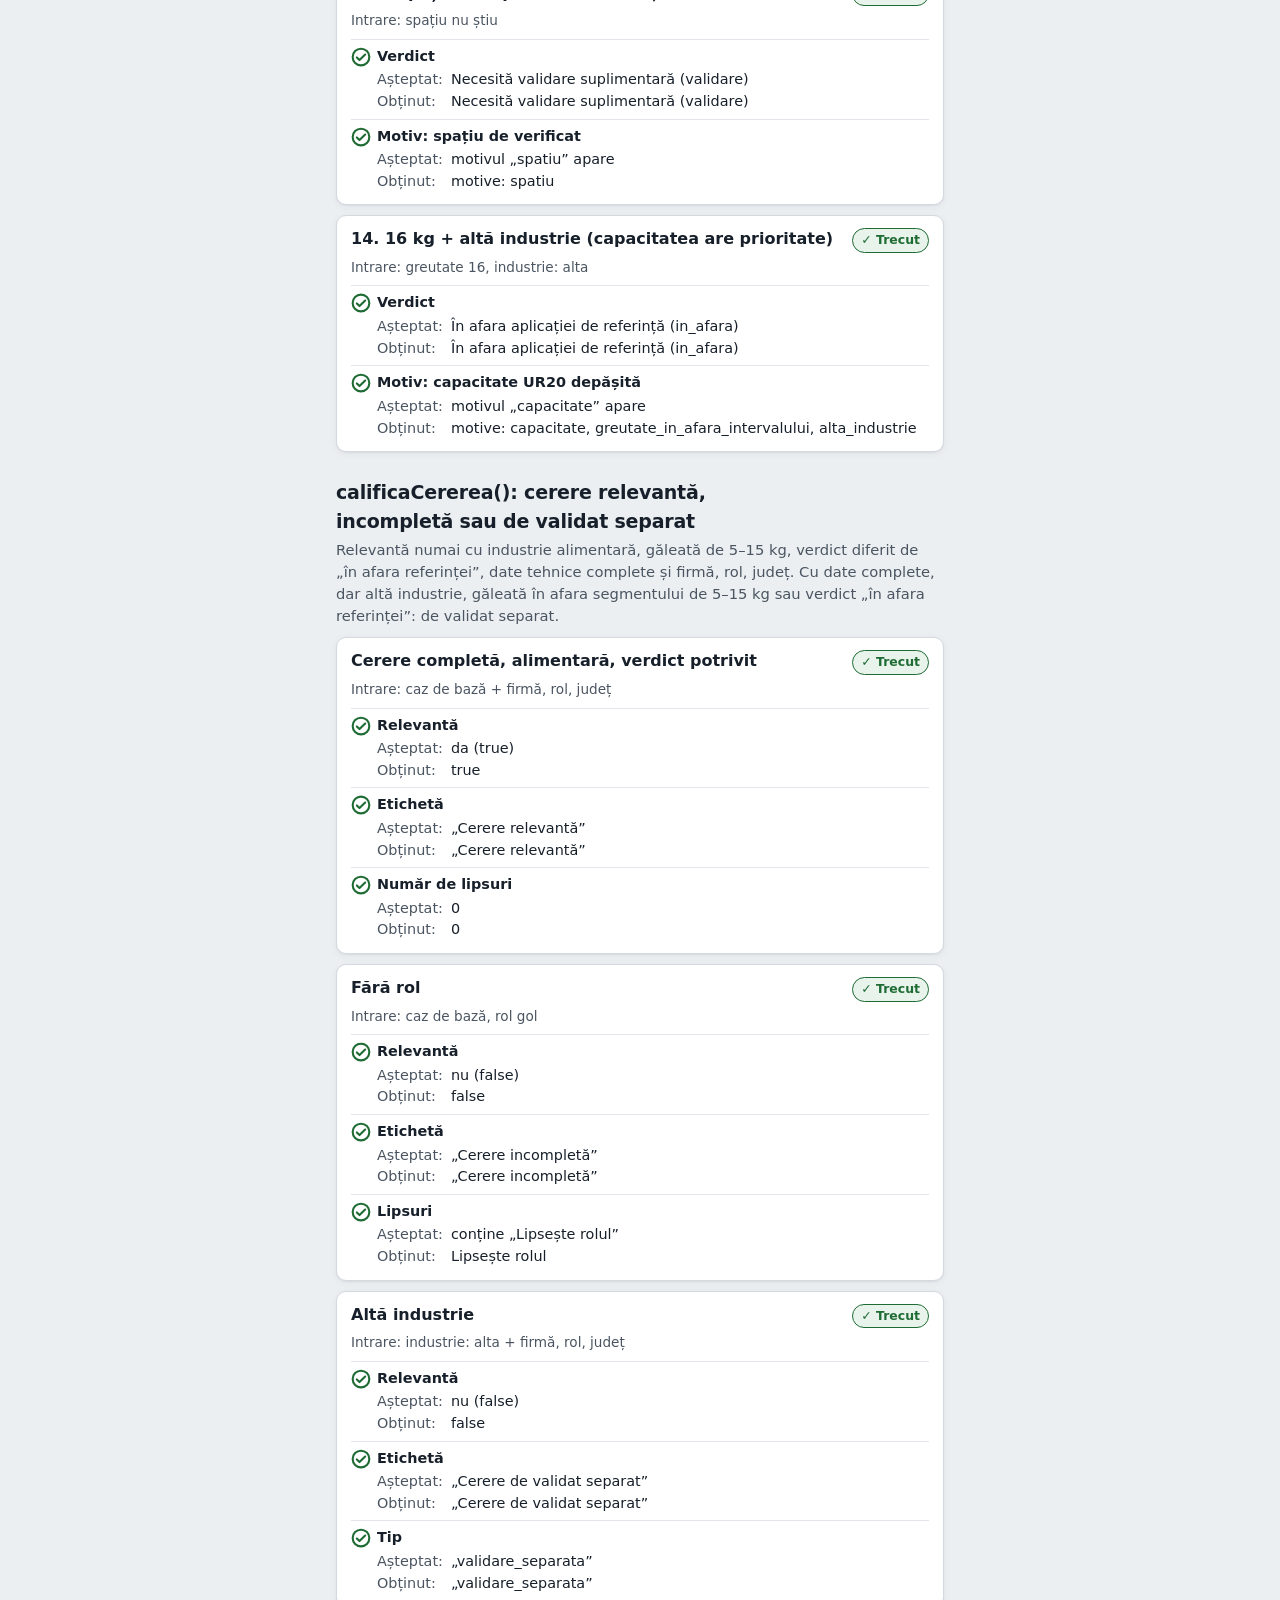
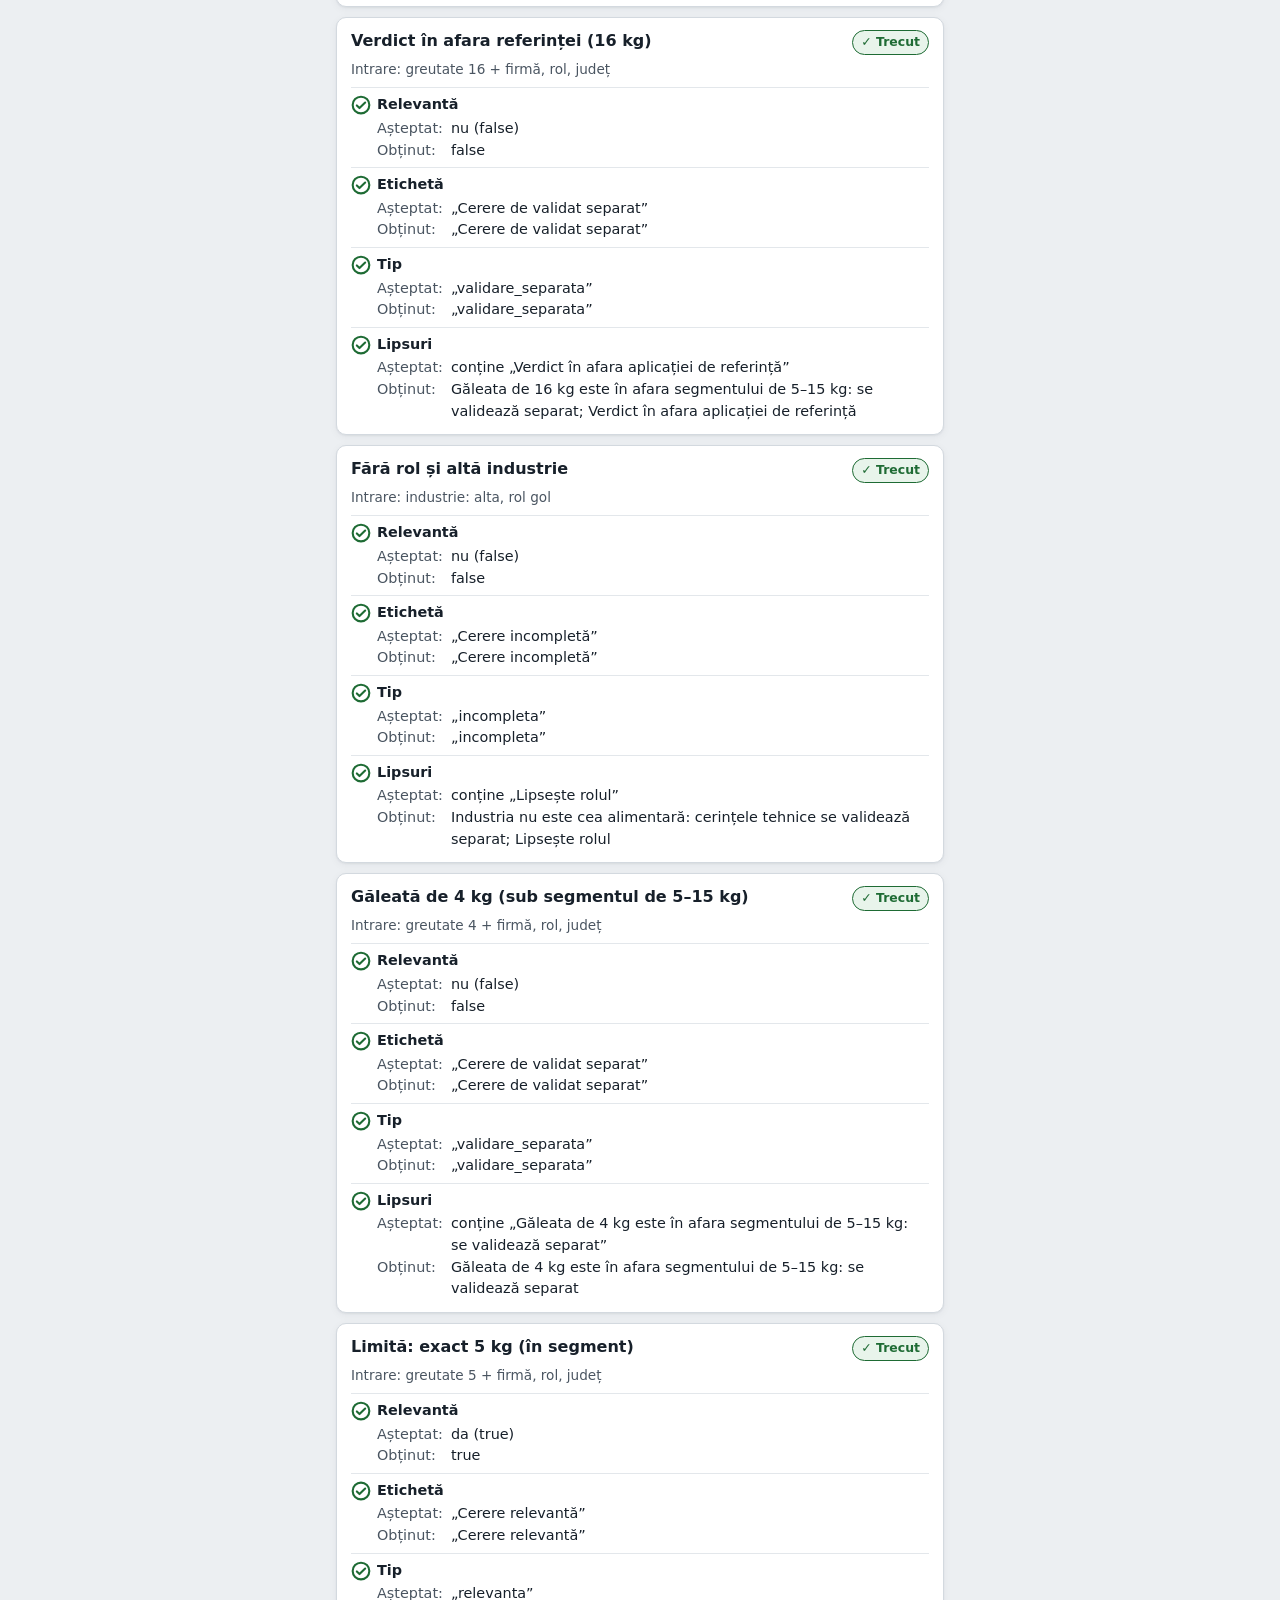
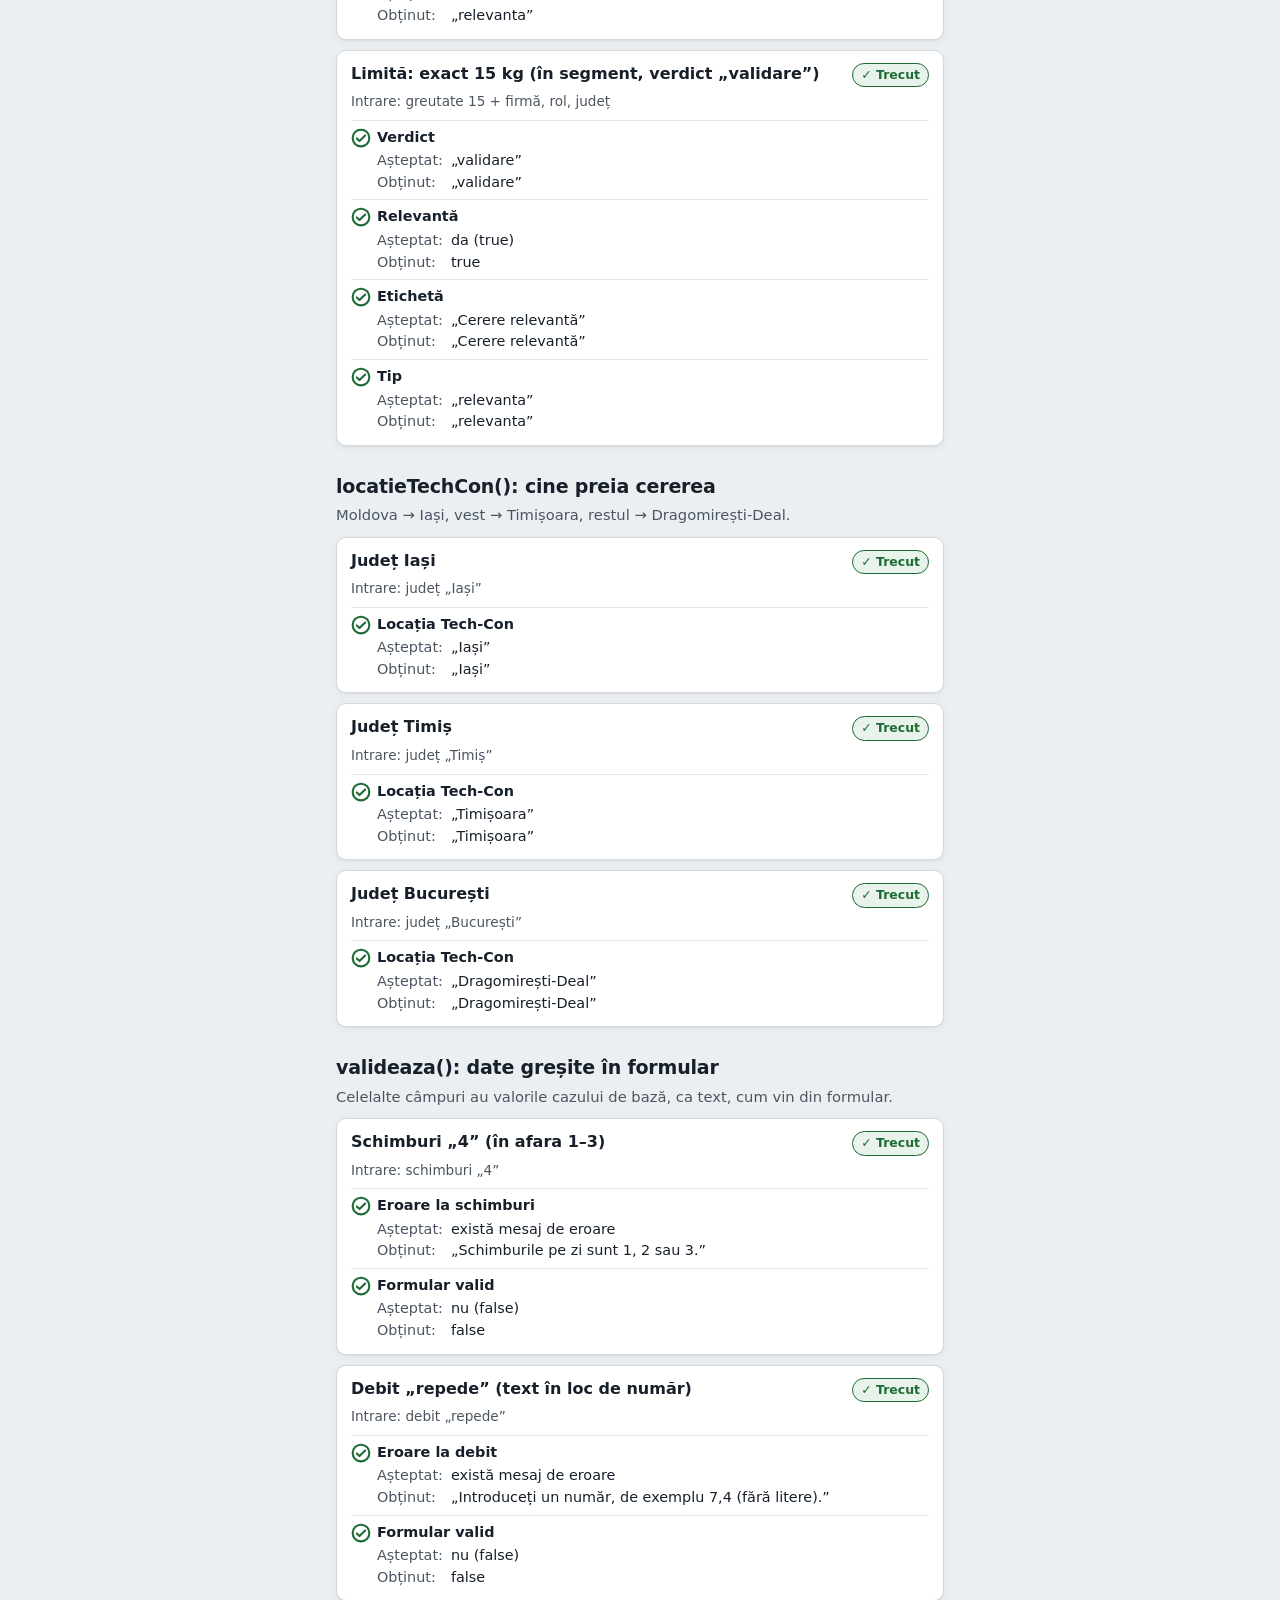
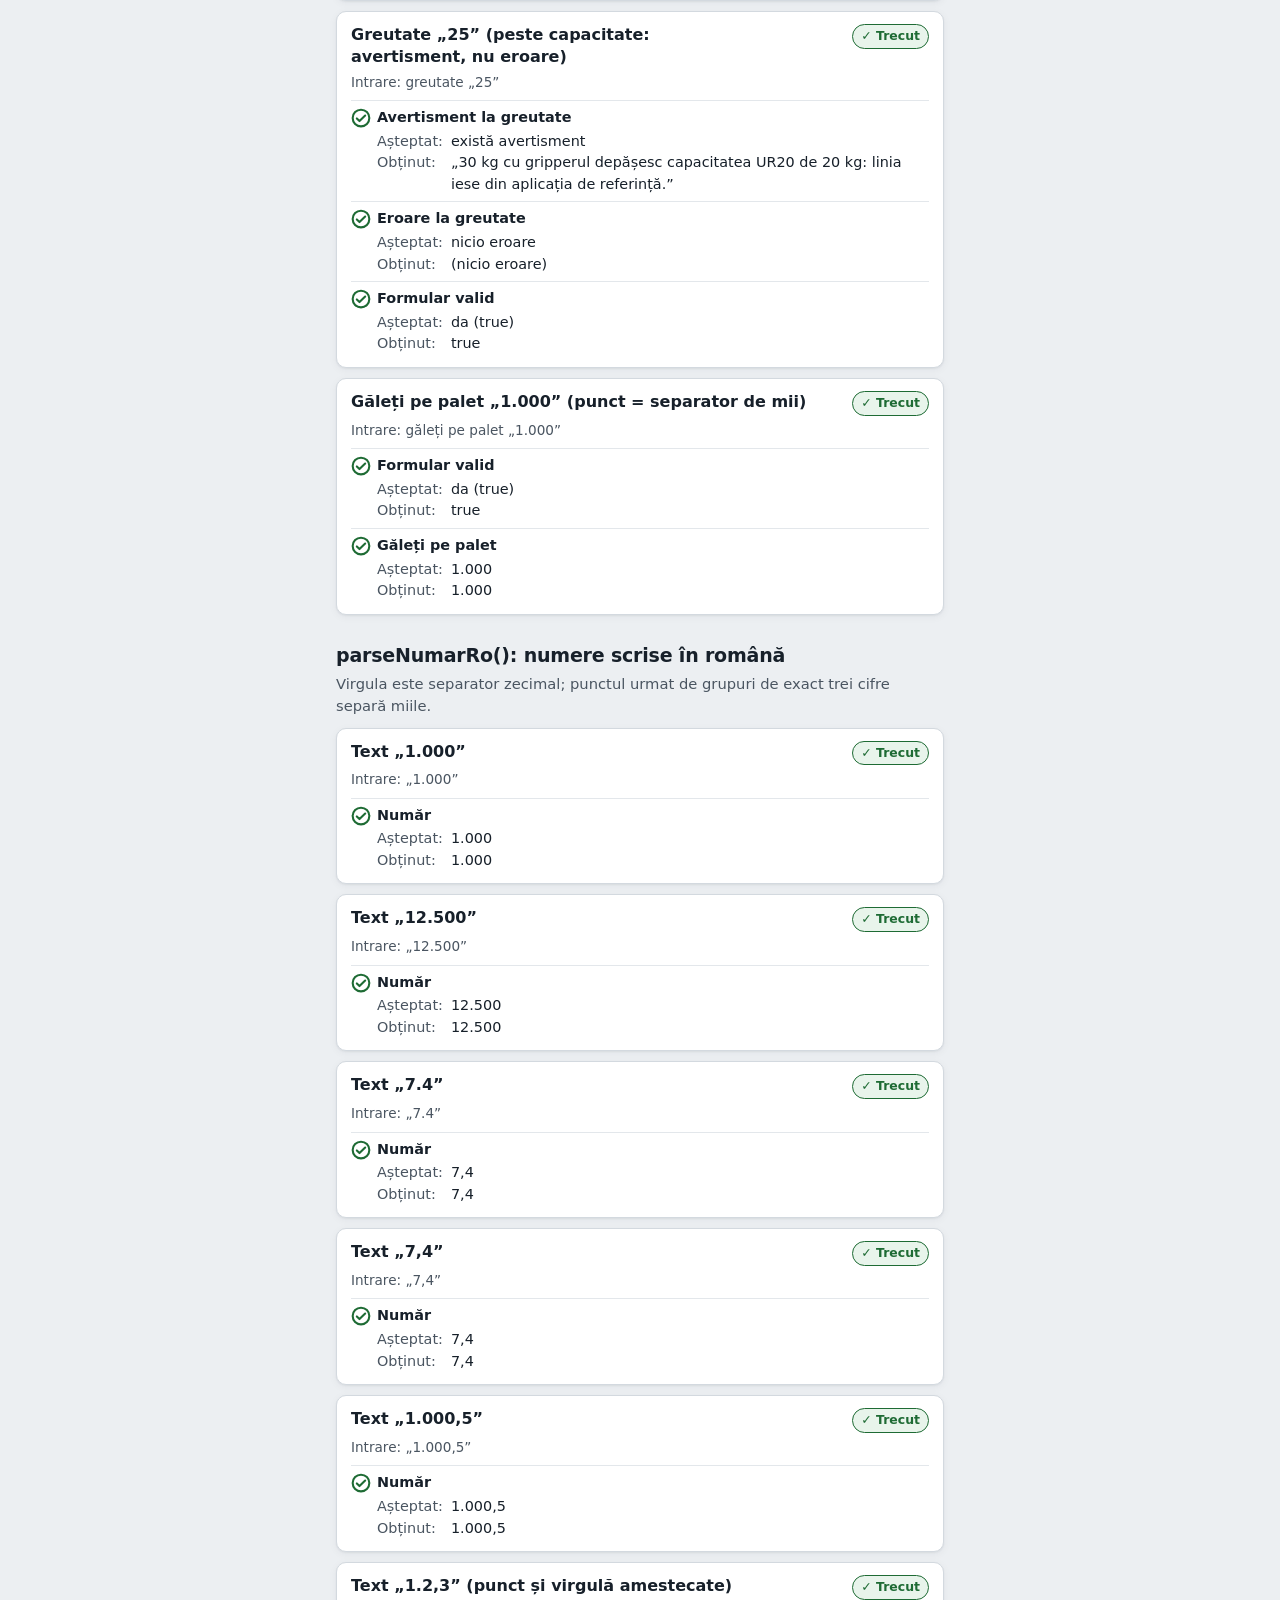
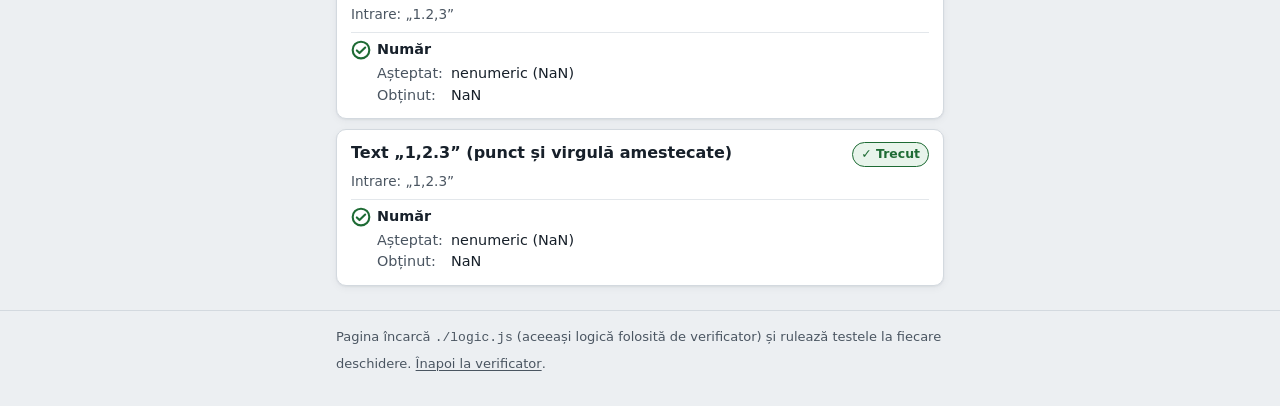
==== commit 25a35577: "Segment 5-15 kg la calificarea cererii; nota despre blocaj fara localizare Co-Authored-By: Claude Fa" ====
--- a/test.html
+++ b/test.html
@@ -189,7 +189,11 @@
           exact('Sarcină totală, kg (13 + 5)', 18, function (r) { return r.calcule.sarcinaTotalaKg; }),
           exact('Capacitate UR20, kg', 20, function (r) { return r.calcule.capacitateKg; }),
           exact('Blocaj', 'amonte', function (r) { return r.blocaj; }, '„amonte” (linia, 6, e mai lentă decât 7,4)'),
-          cuNota('blocaj_amonte', 'limita este în amonte')
+          cuNota('blocaj_amonte', 'debit sub reperul testat'),
+          adevarat('Textul notei despre blocaj', 'conține „nu crește singur debitul fabricii” și nu conține „limita este în amonte”',
+            function (r) { var n = (r.note || []).filter(function (x) { return x.cod === 'blocaj_amonte'; })[0]; return n ? '„' + n.text + '”' : '(nota lipsește)'; },
+            function (r) { var n = (r.note || []).filter(function (x) { return x.cod === 'blocaj_amonte'; })[0];
+              return !!n && n.text.indexOf('nu crește singur debitul fabricii') !== -1 && n.text.indexOf('limita este în amonte') === -1; })
         ] },
         { nume: '2. Limită: exact 5 kg, 100 pe palet, debit exact 8,6', intrare: 'greutate 5, găleți pe palet 100, debit 8,6',
           ruleaza: ev(cu({ greutateKg: 5, galetiPePalet: 100, debitGaletiMin: 8.6 })), verificari: [
@@ -261,7 +265,7 @@
     },
     {
       titlu: 'calificaCererea(): cerere relevantă, incompletă sau de validat separat',
-      text: 'Relevantă numai cu industrie alimentară, verdict diferit de „în afara referinței”, date tehnice complete și firmă, rol, județ. Cu date complete, dar altă industrie sau verdict „în afara referinței”: de validat separat.',
+      text: 'Relevantă numai cu industrie alimentară, găleată de 5–15 kg, verdict diferit de „în afara referinței”, date tehnice complete și firmă, rol, județ. Cu date complete, dar altă industrie, găleată în afara segmentului de 5–15 kg sau verdict „în afara referinței”: de validat separat.',
       teste: (function () {
         var contact = { firma: 'Firma Demo SRL', rol: 'Director de producție', judet: 'Ilfov' };
         function cc(input, c) { return function () { return L.calificaCererea(input, L.evaluate(input), c); }; }
@@ -293,6 +297,20 @@
           { nume: 'Fără rol și altă industrie', intrare: 'industrie: alta, rol gol', ruleaza: cc(cu({ industrie: 'alta' }), { firma: contact.firma, rol: '', judet: contact.judet }), verificari: [
             exact('Relevantă', false, function (r) { return r.relevanta; }, 'nu (false)'),
             eticheta('Cerere incompletă'), tip('incompleta'), lipsa('Lipsește rolul')
+          ] },
+          { nume: 'Găleată de 4 kg (sub segmentul de 5–15 kg)', intrare: 'greutate 4 + firmă, rol, județ', ruleaza: cc(cu({ greutateKg: 4 }), contact), verificari: [
+            exact('Relevantă', false, function (r) { return r.relevanta; }, 'nu (false)'),
+            eticheta('Cerere de validat separat'), tip('validare_separata'),
+            lipsa('Găleata de 4 kg este în afara segmentului de 5–15 kg: se validează separat')
+          ] },
+          { nume: 'Limită: exact 5 kg (în segment)', intrare: 'greutate 5 + firmă, rol, județ', ruleaza: cc(cu({ greutateKg: 5 }), contact), verificari: [
+            exact('Relevantă', true, function (r) { return r.relevanta; }, 'da (true)'),
+            eticheta('Cerere relevantă'), tip('relevanta')
+          ] },
+          { nume: 'Limită: exact 15 kg (în segment, verdict „validare”)', intrare: 'greutate 15 + firmă, rol, județ', ruleaza: cc(cu({ greutateKg: 15 }), contact), verificari: [
+            exact('Verdict', 'validare', function (r) { return L.evaluate(cu({ greutateKg: 15 })).verdict; }),
+            exact('Relevantă', true, function (r) { return r.relevanta; }, 'da (true)'),
+            eticheta('Cerere relevantă'), tip('relevanta')
           ] }
         ];
       })()
